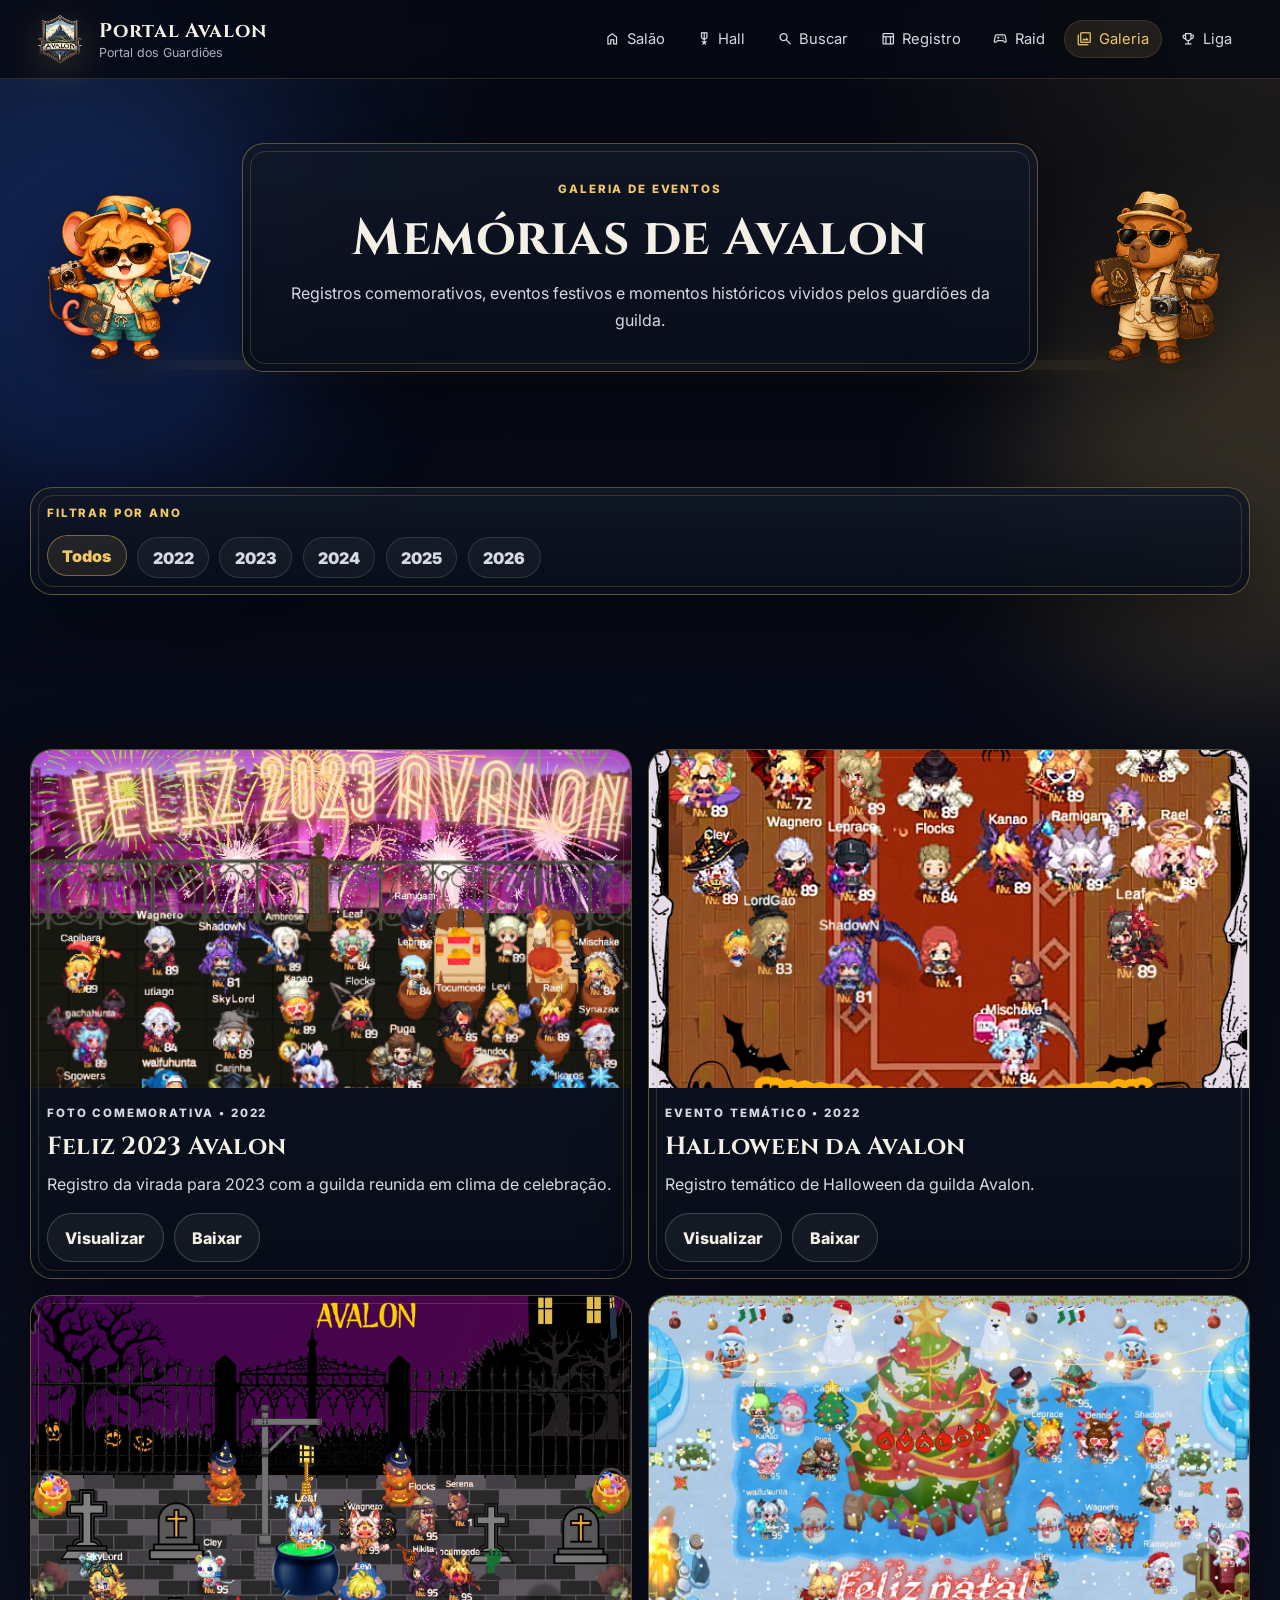
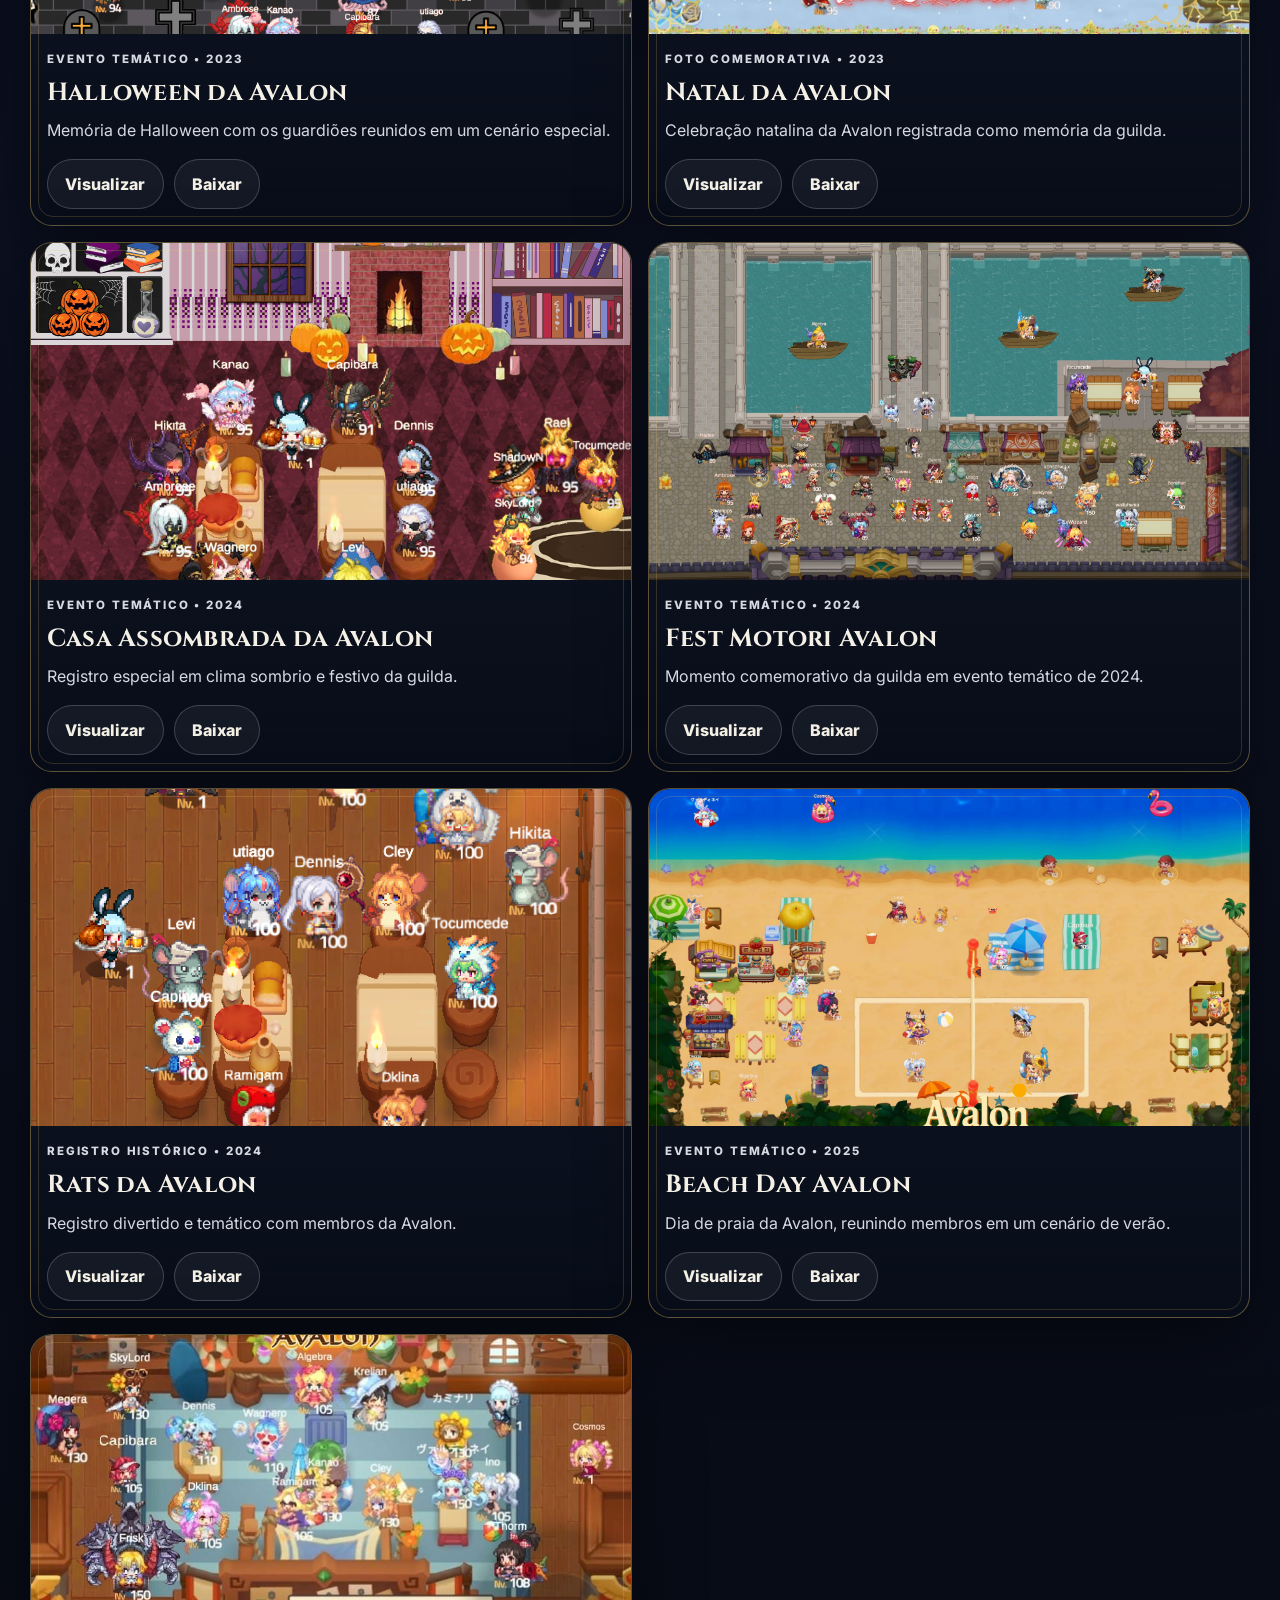
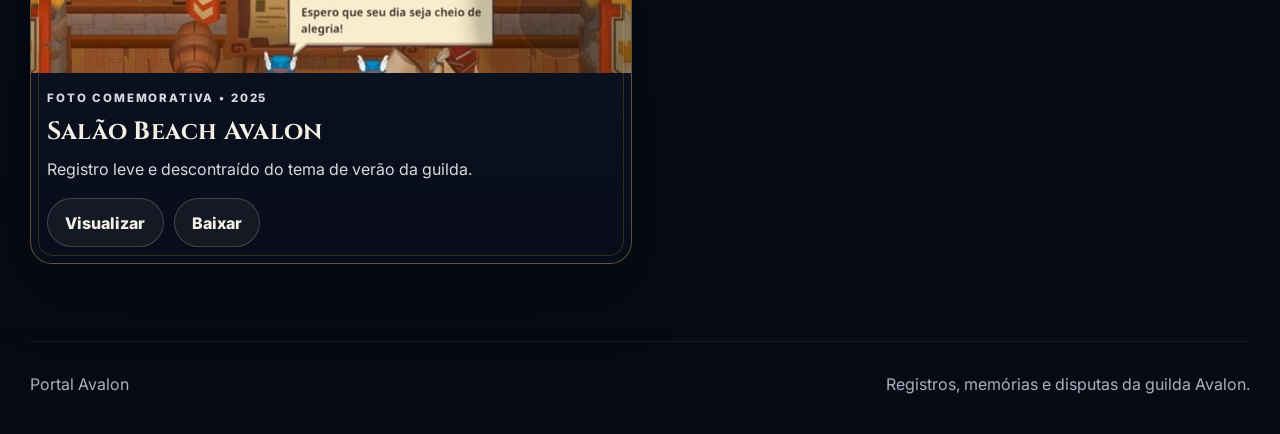
==== web/pages/galeria.html @ 5741f6b5 "Portal Avalon" ====
<!doctype html>
<html lang="pt-BR">
<head>
  <meta charset="utf-8" />
  <meta name="viewport" content="width=device-width, initial-scale=1" />
  <title>Galeria de Eventos • Portal Avalon</title>
  <meta name="description" content="Galeria de eventos da Guilda Avalon com memórias organizadas por ano." />
  <link rel="preconnect" href="https://fonts.googleapis.com">
  <link rel="preconnect" href="https://fonts.gstatic.com" crossorigin>
  <link href="https://fonts.googleapis.com/css2?family=Cinzel:wght@500;600;700;800&family=Inter:wght@400;500;600;700;800&display=swap" rel="stylesheet">
  <link rel="stylesheet" href="https://fonts.googleapis.com/css2?family=Material+Symbols+Outlined:opsz,wght,FILL,GRAD@24,400,0,0" />
  <link rel="stylesheet" href="../assets/css/styles.css" />
</head>
<body data-page="galeria" data-root="../">
  <div class="ambient ambient-one"></div>
  <div class="ambient ambient-two"></div>

  <header class="site-header">
    <a class="brand" href="../index.html" aria-label="Voltar ao Salão de Avalon">
      <img src="../assets/img/brand/avalon-logo-small.png" alt="Símbolo da Guilda Avalon" class="brand-logo" />
      <div class="brand-text">
        <strong>Portal Avalon</strong>
        <span>Portal dos Guardiões</span>
      </div>
    </a>
    <button class="nav-toggle" type="button" aria-label="Abrir menu" aria-expanded="false">☰</button>
    <nav class="main-nav" aria-label="Navegação principal">
      <a class="" href="../index.html"><span class="material-symbols-outlined" aria-hidden="true">home</span>Salão</a>
      <a class="" href="../pages/hall.html"><span class="material-symbols-outlined" aria-hidden="true">military_tech</span>Hall</a>
      <a class="" href="../pages/oraculo.html"><span class="material-symbols-outlined" aria-hidden="true">search</span>Buscar</a>
      <a class="" href="../pages/registro.html"><span class="material-symbols-outlined" aria-hidden="true">table_chart</span>Registro</a>
      <a class="" href="../pages/raid.html"><span class="material-symbols-outlined" aria-hidden="true">sports_esports</span>Raid</a>
      <a class="active" href="../pages/galeria.html"><span class="material-symbols-outlined" aria-hidden="true">photo_library</span>Galeria</a>
      <a class="" href="../pages/liga.html"><span class="material-symbols-outlined" aria-hidden="true">emoji_events</span>Liga</a>
    </nav>
  </header>

  <main class="page-shell galeria-page">

    <section class="section-block page-title-stage reveal">
      <div class="page-hero-mascots galeria-hero-mascots">
        <div class="page-hero-mascot left cley">
          <img src="../assets/img/mascots/cley-galeria.png" alt="Cley, mascote da Avalon" />
        </div>

        <div class="page-title-card medieval-card gold-frame solo-title-card">
        <p class="eyebrow">Galeria de Eventos</p>
        <h1>Memórias de Avalon</h1>
        <p>
          Registros comemorativos, eventos festivos e momentos históricos vividos pelos guardiões da guilda.
        </p>
      </div>

        <div class="page-hero-mascot right olimpio">
          <img src="../assets/img/mascots/olimpio-galeria.png" alt="Olimpio, mascote da Avalon" />
        </div>
      </div>
    </section>

    <section class="section-block reveal" aria-label="Filtro por ano da galeria">
      <div class="gallery-filter-panel medieval-card gold-frame">
        <p class="eyebrow">Filtrar por ano</p>
        <div id="gallery-year-filters" class="year-filters"></div>
      </div>
    </section>

    <section class="section-block reveal" aria-label="Eventos da galeria">
      <div id="gallery-grid" class="gallery-grid"></div>
      <div id="gallery-empty" class="gallery-placeholder medieval-card gold-frame hidden">
        <div class="placeholder-icon">✦</div>
        <h2>Nenhum evento encontrado.</h2>
        <p>Este ano ainda não possui registros cadastrados na Galeria de Eventos.</p>
      </div>
    </section>

    <div id="gallery-modal" class="gallery-modal" aria-hidden="true" role="dialog" aria-label="Visualizador da Galeria">
      <div class="gallery-modal-content medieval-card gold-frame">
        <button class="gallery-modal-close" type="button" data-gallery-close aria-label="Fechar visualização">×</button>
        <img id="gallery-modal-image" src="" alt="" />
        <div class="gallery-modal-info">
          <p id="gallery-modal-meta" class="eyebrow"></p>
          <h2 id="gallery-modal-title"></h2>
          <p id="gallery-modal-description"></p>
          <div class="gallery-actions">
            <a id="gallery-modal-download" class="btn btn-primary" href="#" download>Baixar imagem</a>
            <button class="btn btn-ghost" type="button" data-gallery-close>Fechar</button>
          </div>
        </div>
      </div>
    </div>

  </main>

  <footer class="site-footer">
    <span>Portal Avalon</span>
    <span>Registros, memórias e disputas da guilda Avalon.</span>
  </footer>

  <script src="../assets/js/data.js"></script>
  <script src="../assets/js/hall-rules.js"></script>
  <script src="../assets/js/app.js"></script>
</body>
</html>
---- web/assets/css/styles.css ----
/* ============================================================
   AVALON RAID HALL — STYLES.CSS
   Versão refinada para MVP v3.1+
   Estrutura:
   01. Variáveis globais
   02. Reset/base
   03. Fundo e ambientação
   04. Header e navegação
   05. Layout global e tipografia
   06. Botões e formulários
   07. Cards, molduras e efeitos gerais
   08. Página Salão de Avalon
   09. Página Hall da Evolução
   10. Página Buscar Ficha
   11. Página Registro da Batalha
   12. Página Galeria de Eventos
   13. Footer
   14. Animações
   15. Responsividade
============================================================ */


/* ============================================================
   01. VARIÁVEIS GLOBAIS
============================================================ */

:root {
  --bg-main: #070a13;
  --bg-deep: #0b1020;
  --bg-card: rgba(17, 24, 39, 0.86);
  --bg-card-strong: rgba(7, 11, 22, 0.94);

  --gold: #f2c766;
  --gold-2: #b88930;
  --gold-soft: rgba(242, 199, 102, 0.18);
  --gold-line: rgba(242, 199, 102, 0.42);

  --silver: #d8dee9;
  --bronze: #b87333;
  --blue: #4f8cff;
  --blue-deep: #0b1b33;
  --green: #5bb98c;
  --red: #e06c75;
  --amber: #f6c25b;

  --muted: #aab0c0;
  --text: #f4f0e6;
  --text-soft: #d7d9e2;

  --shadow: 0 22px 70px rgba(0, 0, 0, 0.42);
  --radius: 22px;

  --font-title: "Cinzel", Georgia, serif;
  --font-body: "Inter", system-ui, -apple-system, BlinkMacSystemFont, "Segoe UI", sans-serif;
}


/* ============================================================
   02. RESET / BASE
============================================================ */

* {
  box-sizing: border-box;
}

html {
  scroll-behavior: smooth;
}

body {
  margin: 0;
  font-family: var(--font-body);
  color: var(--text);
  min-height: 100vh;
  overflow-x: hidden;
  background:
    radial-gradient(circle at top left, rgba(49, 88, 165, 0.28), transparent 32rem),
    radial-gradient(circle at top right, rgba(201, 162, 74, 0.14), transparent 28rem),
    linear-gradient(180deg, #050812 0%, #0b1020 50%, #070a13 100%);
}

img {
  max-width: 100%;
  display: block;
}

a {
  color: inherit;
  text-decoration: none;
}

button,
input,
select {
  font: inherit;
}


/* ============================================================
   03. FUNDO E AMBIENTAÇÃO
============================================================ */

/* Grade sutil no fundo */
body::before {
  content: "";
  position: fixed;
  inset: 0;
  pointer-events: none;
  opacity: 0.22;
  background-image:
    linear-gradient(rgba(255,255,255,0.035) 1px, transparent 1px),
    linear-gradient(90deg, rgba(255,255,255,0.026) 1px, transparent 1px);
  background-size: 46px 46px;
  mask-image: linear-gradient(to bottom, black, transparent 84%);
}

/* Luzes ambientes */
.ambient {
  position: fixed;
  width: 28rem;
  height: 28rem;
  border-radius: 999px;
  filter: blur(80px);
  opacity: 0.18;
  pointer-events: none;
  z-index: -1;
}

.ambient-one {
  background: #2a66ff;
  top: 9%;
  left: -8rem;
}

.ambient-two {
  background: #f2c766;
  top: 28%;
  right: -12rem;
}


/* ============================================================
   04. HEADER E NAVEGAÇÃO
============================================================ */

.site-header {
  position: sticky;
  top: 0;
  z-index: 40;
  display: flex;
  align-items: center;
  justify-content: space-between;
  gap: 1rem;
  padding: 0.86rem clamp(1rem, 3vw, 2.2rem);
  background: rgba(6, 9, 19, 0.84);
  border-bottom: 1px solid rgba(201, 162, 74, 0.22);
  backdrop-filter: blur(16px);
}

.brand {
  display: flex;
  align-items: center;
  gap: 0.85rem;
  min-width: 0;
}

.brand-logo {
  width: 3.15rem;
  height: 3.15rem;
  object-fit: contain;
  filter: drop-shadow(0 8px 20px rgba(242,199,102,0.22));
}

.brand-text {
  display: grid;
  gap: 0.1rem;
}

.brand-text strong {
  font-family: var(--font-title);
  letter-spacing: 0.035em;
  font-size: clamp(1rem, 2vw, 1.24rem);
  white-space: nowrap;
}

.brand-text span {
  color: var(--muted);
  font-size: 0.78rem;
}

.nav-toggle {
  display: none;
}

.main-nav {
  display: flex;
  gap: 0.35rem;
  flex-wrap: wrap;
  justify-content: flex-end;
}

.main-nav a {
  color: var(--text-soft);
  font-size: 0.92rem;
  padding: 0.65rem 0.8rem;
  border-radius: 999px;
  transition: 0.22s ease;
}

.main-nav a:hover,
.main-nav a.active {
  color: var(--gold);
  background: rgba(242,199,102,0.10);
  box-shadow: inset 0 0 0 1px rgba(242,199,102,0.14);
}


/* ============================================================
   05. LAYOUT GLOBAL E TIPOGRAFIA
============================================================ */

.page-shell {
  width: min(1220px, calc(100% - 2rem));
  margin: 0 auto;
}

.section-block {
  padding: clamp(2.8rem, 6vw, 5rem) 0;
}

.page-hero {
  max-width: 900px;
}

.eyebrow {
  margin: 0 0 0.8rem;
  color: var(--gold);
  font-weight: 800;
  letter-spacing: 0.16em;
  text-transform: uppercase;
  font-size: 0.72rem;
}

h1,
h2,
h3 {
  font-family: var(--font-title);
  margin: 0;
  line-height: 1.08;
  letter-spacing: 0.01em;
}

/* Títulos gerais reduzidos para evitar exagero visual */
h1 {
  font-size: clamp(2.05rem, 5vw, 4.15rem);
  max-width: 13ch;
}

.page-hero h1 {
  max-width: 15ch;
}

h2 {
  font-size: clamp(1.45rem, 3vw, 2.35rem);
}

h3 {
  font-size: clamp(1.05rem, 1.8vw, 1.42rem);
}

p {
  line-height: 1.72;
}

.hero-copy,
.section-heading p,
.page-hero p,
.elite-header p,
.gallery-placeholder p,
.member-card p,
.overview-copy p {
  color: var(--text-soft);
}

.hero-copy {
  max-width: 66ch;
  font-size: 1.05rem;
}

.section-heading {
  display: grid;
  gap: 0.7rem;
  margin-bottom: 1.4rem;
  max-width: 820px;
}

.section-heading.compact {
  margin-bottom: 1.2rem;
}

.hidden {
  display: none !important;
}


/* ============================================================
   06. BOTÕES E FORMULÁRIOS
============================================================ */

.hero-actions,
.filters-bar,
.search-row {
  display: flex;
  gap: 0.75rem;
  flex-wrap: wrap;
  align-items: center;
}

.btn {
  border: 0;
  cursor: pointer;
  padding: 0.86rem 1.08rem;
  border-radius: 999px;
  font-weight: 800;
  transition: 0.22s ease;
  font-family: var(--font-body);
}

.btn-primary {
  color: #15110a;
  background: linear-gradient(135deg, #f5d37b, #b88a30);
  box-shadow: 0 12px 28px rgba(242,199,102,0.16);
}

.btn-primary:hover {
  transform: translateY(-2px);
  box-shadow: 0 16px 34px rgba(242,199,102,0.25);
}

.btn-secondary,
.btn-ghost {
  color: var(--text);
  border: 1px solid rgba(216,222,233,0.22);
  background: rgba(255,255,255,0.05);
}

.btn-secondary:hover,
.btn-ghost:hover {
  border-color: var(--gold-line);
  color: var(--gold);
}

input,
select {
  min-height: 46px;
  border-radius: 13px;
  border: 1px solid rgba(216, 222, 233, 0.16);
  background: rgba(5, 8, 18, 0.72);
  color: var(--text);
  padding: 0 0.9rem;
  outline: none;
}

input:focus,
select:focus {
  border-color: var(--gold-line);
  box-shadow: 0 0 0 3px rgba(242,199,102,0.10);
}


/* ============================================================
   07. CARDS, MOLDURAS E EFEITOS GERAIS
============================================================ */

.medieval-card {
  position: relative;
  background:
    linear-gradient(180deg, rgba(17, 24, 39, 0.90), rgba(8, 13, 25, 0.90));
  border: 1px solid rgba(216,222,233,0.12);
  border-radius: var(--radius);
  box-shadow: var(--shadow);
  overflow: hidden;
}

.medieval-card::before {
  content: "";
  position: absolute;
  inset: 0.45rem;
  border-radius: calc(var(--radius) - 7px);
  border: 1px solid rgba(255,255,255,0.05);
  pointer-events: none;
}

.gold-frame {
  border-color: rgba(242,199,102,0.36);
}

.gold-frame::before {
  border-color: rgba(242,199,102,0.18);
}

.blue-frame {
  border-color: rgba(79,140,255,0.28);
}

.bronze-frame {
  border-color: rgba(184,115,51,0.38);
}

/* Hover padrão dos cards */
.hover-lift,
.summary-card,
.podium-card,
.elite-item,
.member-card,
.table-wrap,
.gallery-placeholder,
.search-shell,
.overview-copy,
.mini-top {
  transition: transform 0.24s ease, border-color 0.24s ease, box-shadow 0.24s ease;
}

.summary-card:hover,
.podium-card:hover,
.elite-item:hover,
.member-card:hover,
.search-shell:hover,
.overview-copy:hover,
.mini-top:hover {
  transform: translateY(-5px);
  border-color: rgba(242,199,102,0.48);
  box-shadow: 0 24px 78px rgba(0,0,0,0.50), 0 0 0 1px rgba(242,199,102,0.08);
}

/* Hover em nomes */
.member-name,
.member-name-cell,
.podium-card h3,
.elite-item strong,
.mini-top strong {
  transition: transform 0.22s ease, color 0.22s ease;
}

.podium-card:hover h3,
.elite-item:hover strong,
tr:hover .member-name-cell,
.mini-top:hover strong {
  transform: translateY(-1px);
  color: var(--gold);
}

/* Brilho lento somente em elementos de destaque, NÃO na tabela */
.hero-emblem::after,
.podium-card::after {
  content: "";
  position: absolute;
  inset: -60% auto auto -30%;
  width: 80%;
  height: 200%;
  background: linear-gradient(110deg, transparent, rgba(255,255,255,0.08), transparent);
  transform: rotate(16deg);
  pointer-events: none;
  animation: slowShine 6s ease-in-out infinite;
}


/* ============================================================
   08. PÁGINA SALÃO DE AVALON
============================================================ */

.hero {
  display: grid;
  grid-template-columns: minmax(0, 1.25fr) minmax(280px, 0.75fr);
  gap: clamp(1.5rem, 4vw, 3rem);
  align-items: center;
  min-height: calc(100vh - 5rem);
}

.hero-emblem {
  padding: 1.4rem;
  display: grid;
  place-items: center;
}

.guild-logo {
  width: min(100%, 330px);
  z-index: 1;
  object-fit: contain;
}

.hero-quote {
  z-index: 1;
  margin-top: 0.5rem;
  text-align: center;
  color: var(--text-soft);
  font-style: italic;
}

.summary-grid {
  display: grid;
  grid-template-columns: repeat(5, minmax(150px, 1fr));
  gap: 1rem;
}

.summary-card {
  padding: 1.15rem;
  border-radius: 18px;
  background: rgba(17, 24, 39, 0.76);
  border: 1px solid rgba(216, 222, 233, 0.12);
  min-height: 120px;
  display: grid;
  align-content: space-between;
}

.summary-card span {
  color: var(--muted);
  font-size: 0.82rem;
}

.summary-card strong {
  font-size: clamp(1.25rem, 2.25vw, 1.95rem);
  color: var(--text);
  overflow-wrap: anywhere;
}

.summary-card.gold {
  border-color: rgba(242,199,102,0.40);
  background: linear-gradient(180deg, rgba(242,199,102,0.13), rgba(17,24,39,0.74));
}

.split-overview {
  display: grid;
  grid-template-columns: minmax(0, 1.05fr) minmax(280px, 0.95fr);
  gap: 1rem;
  align-items: stretch;
}

.overview-copy,
.mini-top {
  padding: 1.25rem;
}

.mini-top {
  display: grid;
  gap: 0.75rem;
}

.mini-top-row {
  display: flex;
  align-items: center;
  gap: 0.8rem;
  padding: 0.7rem;
  border: 1px solid rgba(216,222,233,0.10);
  border-radius: 15px;
  background: rgba(255,255,255,0.035);
}

.mini-top-row img {
  width: 52px;
  height: 52px;
  object-fit: contain;
}

.mini-top-row small {
  color: var(--muted);
}




/* ============================================================
   09. PÁGINA HALL DA EVOLUÇÃO
============================================================ */

.podium-grid {
  display: grid;
  grid-template-columns: repeat(3, minmax(0, 1fr));
  gap: 1rem;
  align-items: stretch;
}

.podium-card {
  position: relative;
  overflow: hidden;
  padding: 1.2rem;
  border-radius: var(--radius);
  background: rgba(17,24,39,0.82);
  border: 1px solid rgba(216,222,233,0.12);
}

.podium-card.gold {
  border-color: rgba(242,199,102,0.46);
}

.podium-card.silver {
  border-color: rgba(216,222,233,0.35);
}

.podium-card.bronze {
  border-color: rgba(184,115,51,0.44);
}

.podium-image-wrap {
  display: grid;
  place-items: center;
  min-height: 230px;
  margin-bottom: 0.7rem;
}

.podium-card img {
  width: min(245px, 88%);
  aspect-ratio: 1/1;
  object-fit: contain;
  filter: drop-shadow(0 18px 32px rgba(0,0,0,0.36));
}

.podium-card h3 {
  font-size: clamp(1.45rem, 3vw, 2rem);
}

.podium-card p {
  margin: 0.34rem 0;
  color: var(--text-soft);
}

.rank-kicker {
  color: var(--gold);
  font-weight: 900;
  letter-spacing: 0.12em;
  text-transform: uppercase;
  font-size: 0.76rem;
}

.evolution {
  font-weight: 900;
}

.evolution.positive {
  color: var(--green);
}

.evolution.negative {
  color: var(--red);
}

.evolution.neutral {
  color: var(--muted);
}

.elite-panel {
  padding: 1.1rem;
}

.elite-header {
  display: flex;
  gap: 1rem;
  align-items: center;
  margin-bottom: 1rem;
}

.elite-header img {
  width: 84px;
  height: 84px;
  object-fit: contain;
  filter: drop-shadow(0 12px 24px rgba(0,0,0,.30));
}

.elite-list {
  display: grid;
  grid-template-columns: repeat(2, minmax(0, 1fr));
  gap: 0.8rem;
}

.elite-item {
  display: flex;
  align-items: center;
  gap: 0.8rem;
  border: 1px solid rgba(216,222,233,0.10);
  border-radius: 18px;
  padding: 0.8rem;
  background: rgba(255,255,255,0.035);
}

.elite-item img {
  width: 58px;
  height: 58px;
  object-fit: contain;
}

.elite-item span {
  color: var(--muted);
}


/* ============================================================
   10. PÁGINA ORÁCULO DOS GUARDIÕES
============================================================ */

.search-shell {
  padding: 1.2rem;
  display: grid;
  gap: 0.8rem;
  margin-bottom: 1rem;
}

.search-shell label {
  font-weight: 900;
  color: var(--gold);
  letter-spacing: 0.04em;
}

.search-row input {
  flex: 1 1 260px;
}

.suggestions {
  display: flex;
  flex-wrap: wrap;
  gap: 0.55rem;
  min-height: 2.4rem;
}

.suggestion-chip {
  border: 1px solid rgba(216,222,233,0.14);
  color: var(--text-soft);
  background: rgba(255,255,255,0.04);
  border-radius: 999px;
  padding: 0.5rem 0.75rem;
  cursor: pointer;
  transition: 0.2s ease;
}

.suggestion-chip:hover {
  color: var(--gold);
  border-color: var(--gold-line);
  transform: translateY(-2px);
}

.suggestions.is-empty {
  display: none;
  min-height: 0;
}

.member-card {
  padding: 1.2rem;
  display: grid;
  gap: 0.9rem;
}

.member-profile {
  display: grid;
  grid-template-columns: auto 1fr;
  gap: 1rem;
  align-items: center;
}

.member-profile img {
  width: 94px;
  height: 94px;
  object-fit: contain;
  filter: drop-shadow(0 14px 24px rgba(0,0,0,.34));
}

.member-stats {
  display: grid;
  grid-template-columns: repeat(4, minmax(130px, 1fr));
  gap: 0.75rem;
}

.stat-box {
  padding: 0.85rem;
  border-radius: 15px;
  border: 1px solid rgba(216,222,233,0.10);
  background: rgba(255,255,255,0.035);
}

.stat-box span {
  display: block;
  color: var(--muted);
  font-size: 0.78rem;
}

.stat-box strong {
  display: block;
  margin-top: 0.25rem;
  font-size: 1.1rem;
  overflow-wrap: anywhere;
}

.empty-state {
  text-align: center;
  border-style: dashed;
  color: var(--text-soft);
}


/* ============================================================
   11. PÁGINA REGISTRO DA BATALHA
============================================================ */

/* Ajusta respiro geral apenas na página de Registro */
.registro-page .section-block {
  padding-top: clamp(1.8rem, 4vw, 3rem);
  padding-bottom: clamp(1.4rem, 3vw, 2.4rem);
}

/* Área superior com mascotes + título central */
.registro-title-stage {
  padding-bottom: 0.8rem;
}



/* Plataforma visual onde os mascotes "pisam" */


.registro-title-card {
  position: relative;
  z-index: 2;
  text-align: center;
  padding: clamp(1.35rem, 3vw, 2.2rem);
  overflow: visible;
}

.registro-title-card h1 {
  max-width: none;
  font-size: clamp(2rem, 4vw, 3.35rem);
  line-height: 1.05;
}

.registro-title-card p {
  max-width: 760px;
  margin: 0.85rem auto 0;
  color: var(--text-soft);
}

/* Mascotes Cley e Olimpio no Registro */






/* Flash pequeno nos óculos dos mascotes */






/* Painel da tabela geral */
.registro-stage {
  position: relative;
  padding-top: 1rem;
}

.registro-panel {
  padding: clamp(0.9rem, 2vw, 1.25rem);
  overflow: visible;
}

/* Garante que o brilho antigo não varra a tabela */
.registro-panel::after {
  display: none;
}

.registro-toolbar {
  display: flex;
  align-items: center;
  justify-content: space-between;
  gap: 1rem;
  margin-bottom: 1rem;
}

.registro-subtitle {
  margin: 0;
  color: var(--text-soft);
  line-height: 1.55;
}

.registro-kpis {
  display: flex;
  flex-wrap: wrap;
  gap: 0.55rem;
  justify-content: flex-end;
}

.kpi-pill {
  border: 1px solid rgba(216,222,233,0.12);
  border-radius: 999px;
  padding: 0.48rem 0.7rem;
  color: var(--text-soft);
  background: rgba(255,255,255,0.04);
  font-weight: 800;
}

.kpi-pill strong {
  color: var(--gold);
  margin-right: 0.25rem;
}

.filters-bar {
  margin: 1rem 0;
  padding: 0.8rem;
  background: rgba(255,255,255,0.035);
  border: 1px solid rgba(216,222,233,0.10);
  border-radius: 18px;
}

.filters-bar input {
  flex: 1 1 260px;
}

.table-wrap {
  width: 100%;
  overflow-x: auto;
  border: 1px solid rgba(216,222,233,0.12);
  border-radius: 18px;
  background: rgba(5,8,18,0.50);
}

table {
  width: 100%;
  border-collapse: collapse;
  min-width: 980px;
}

th,
td {
  text-align: left;
  padding: 0.9rem 0.85rem;
  border-bottom: 1px solid rgba(216,222,233,0.08);
  vertical-align: middle;
}

th {
  position: sticky;
  top: 0;
  z-index: 1;
  color: var(--gold);
  font-size: 0.75rem;
  text-transform: uppercase;
  letter-spacing: 0.10em;
  background: rgba(242,199,102,0.06);
}

tbody tr {
  transition: background 0.2s ease;
}

tbody tr:hover {
  background: rgba(242,199,102,0.055);
}

.member-name-cell {
  font-weight: 900;
}

/* Status da tabela de Registro */
.status-badge {
  display: inline-flex;
  align-items: center;
  white-space: nowrap;
  padding: 0.4rem 0.65rem;
  border-radius: 999px;
  font-weight: 900;
  font-size: 0.78rem;
  border: 1px solid rgba(216,222,233,0.14);
}

.status-completo {
  color: #bfe7ff;
  background: rgba(79,140,255,0.12);
  border-color: rgba(79,140,255,0.24);
}

.status-participou_bem {
  color: #baf7d9;
  background: rgba(91,185,140,0.12);
  border-color: rgba(91,185,140,0.25);
}

.status-baixa_participacao {
  color: #ffe3a8;
  background: rgba(242,199,102,0.13);
  border-color: rgba(242,199,102,0.27);
}

.status-quase_ausente {
  color: #ffc1c5;
  background: rgba(224,108,117,0.13);
  border-color: rgba(224,108,117,0.28);
}

.status-ausente {
  color: #d0d2db;
  background: rgba(170,176,192,0.12);
  border-color: rgba(170,176,192,0.22);
}


/* ============================================================
   12. PÁGINA GALERIA DE EVENTOS
============================================================ */

.gallery-placeholder {
  padding: clamp(2rem, 5vw, 3rem);
  text-align: center;
  display: grid;
  place-items: center;
  gap: 0.7rem;
}

.placeholder-icon {
  display: grid;
  place-items: center;
  width: 74px;
  height: 74px;
  border-radius: 999px;
  background: rgba(242,199,102,0.12);
  border: 1px solid rgba(242,199,102,0.28);
  color: var(--gold);
  font-size: 2rem;
}


/* ============================================================
   13. FOOTER
============================================================ */

.site-footer {
  width: min(1220px, calc(100% - 2rem));
  margin: 0 auto;
  padding: 2rem 0 2.5rem;
  display: flex;
  justify-content: space-between;
  gap: 1rem;
  flex-wrap: wrap;
  color: var(--muted);
  border-top: 1px solid rgba(216,222,233,0.08);
}


/* ============================================================
   14. ANIMAÇÕES
============================================================ */

/* Entrada suave das seções */
.reveal {
  opacity: 0;
  transform: translateY(18px);
  transition: opacity 0.65s ease, transform 0.65s ease;
}

.reveal.is-visible {
  opacity: 1;
  transform: translateY(0);
}

/* Brilho usado em cards de destaque */
@keyframes slowShine {
  0%, 30% {
    transform: translateX(-80%) rotate(16deg);
    opacity: 0;
  }

  45% {
    opacity: 1;
  }

  68%, 100% {
    transform: translateX(220%) rotate(16deg);
    opacity: 0;
  }
}

/* Flutuação dos mascotes */
@keyframes mascotFloat {
  0%, 100% {
    transform: translateY(0) rotate(-1deg);
  }

  50% {
    transform: translateY(-9px) rotate(1deg);
  }
}

/* Flash leve dos óculos dos mascotes */
@keyframes glassesFlash {
  0%, 76%, 100% {
    opacity: 0;
    transform: translateX(-85px) rotate(-18deg);
  }

  80% {
    opacity: 0.85;
  }

  86% {
    opacity: 0;
    transform: translateX(38px) rotate(-18deg);
  }
}


/* ============================================================
   15. RESPONSIVIDADE
============================================================ */

/* Reduz animações para quem prefere menos movimento */
@media (prefers-reduced-motion: reduce) {
  * {
    animation: none !important;
    transition: none !important;
    scroll-behavior: auto !important;
  }

  .reveal {
    opacity: 1;
    transform: none;
  }
}

/* Tablets e notebooks menores */
@media (max-width: 980px) {
  .hero,
  .split-overview {
    grid-template-columns: 1fr;
    min-height: unset;
  }

  h1 {
    max-width: 14ch;
  }

  .summary-grid {
    grid-template-columns: repeat(2, minmax(0, 1fr));
  }

  .podium-grid {
    grid-template-columns: 1fr;
  }

  .elite-list {
    grid-template-columns: 1fr;
  }

  .member-stats {
    grid-template-columns: repeat(2, minmax(0, 1fr));
  }

  /* Esconde mascotes no mobile/tablet para evitar aperto visual */
  

  

  .registro-toolbar {
    align-items: flex-start;
    flex-direction: column;
  }

  .registro-kpis {
    justify-content: flex-start;
  }
}

/* Celulares e telas estreitas */
@media (max-width: 720px) {
  .site-header {
    align-items: flex-start;
  }

  .brand-text span {
    display: none;
  }

  .nav-toggle {
    display: inline-flex;
    align-items: center;
    justify-content: center;
    width: 42px;
    height: 42px;
    border-radius: 12px;
    color: var(--text);
    background: rgba(255,255,255,0.06);
    border: 1px solid rgba(216,222,233,0.14);
  }

  .main-nav {
    display: none;
    position: absolute;
    top: 100%;
    left: 1rem;
    right: 1rem;
    padding: 0.7rem;
    background: rgba(6,9,19,0.96);
    border: 1px solid rgba(242,199,102,0.20);
    border-radius: 18px;
    box-shadow: var(--shadow);
  }

  .main-nav.open {
    display: grid;
    grid-template-columns: repeat(2, minmax(0,1fr));
  }

  .main-nav a {
    text-align: center;
  }

  .page-shell,
  .site-footer {
    width: min(100% - 1rem, 1220px);
  }

  .summary-grid {
    grid-template-columns: 1fr;
  }

  .hero-actions .btn {
    width: 100%;
    text-align: center;
  }

  .guild-logo {
    width: min(100%, 260px);
  }

  .podium-image-wrap {
    min-height: 180px;
  }

  .podium-card img {
    width: min(210px, 86%);
  }

  .member-profile {
    grid-template-columns: 1fr;
    text-align: center;
    justify-items: center;
  }

  .member-stats {
    grid-template-columns: 1fr;
  }

  .filters-bar input,
  .filters-bar select {
    width: 100%;
    flex-basis: 100%;
  }
}

/* Celulares pequenos */
@media (max-width: 440px) {
  .brand-logo {
    width: 2.6rem;
    height: 2.6rem;
  }

  .brand-text strong {
    font-size: 0.95rem;
  }

  h1 {
    font-size: 2.15rem;
  }

  h2 {
    font-size: 1.72rem;
  }
}

/* ============================================================
   16. V3.2 — COMPONENTE PADRÃO DE TÍTULO DAS PÁGINAS
   Usado em Salão, Hall, Buscar, Registro, Galeria e Liga.
============================================================ */

.page-title-stage {
  padding-top: clamp(2.2rem, 5vw, 4rem);
  padding-bottom: clamp(1.4rem, 3vw, 2.5rem);
}

.page-title-platform {
  position: relative;
  display: grid;
  grid-template-columns: minmax(0, 1fr);
  align-items: end;
  gap: clamp(0.9rem, 2vw, 1.5rem);
}

.page-title-card,
.solo-title-card {
  width: min(860px, 100%);
  margin: 0 auto;
  text-align: center;
  padding: clamp(1.45rem, 3vw, 2.25rem);
  overflow: visible;
}

.page-title-card h1,
.solo-title-card h1,
.registro-title-card h1 {
  max-width: none;
  font-size: clamp(2rem, 4vw, 3.35rem);
  line-height: 1.05;
}

.page-title-card p:not(.eyebrow),
.solo-title-card p:not(.eyebrow),
.registro-title-card p:not(.eyebrow) {
  max-width: 760px;
  margin: 0.85rem auto 0;
  color: var(--text-soft);
}

.page-title-with-logo {
  grid-template-columns: minmax(0, 1.15fr) minmax(260px, 0.85fr);
  align-items: center;
}

.page-title-with-logo .page-title-card {
  margin: 0;
}

.centered-actions {
  justify-content: center;
  margin-top: 1.2rem;
}

.rank-groups {
  display: grid;
  gap: 1rem;
}

.rank-panel {
  padding: 1.1rem;
}

.empty-inline {
  color: var(--text-soft);
  margin: 0.5rem 0;
}


/* ============================================================
   16.1. AJUSTE ESPECÍFICO — REGISTRO COM MASCOTES
   Cabeçalho do Registro migrado para o componente global na V7.6.
   Mantém Cley à esquerda, título no centro e Olimpio à direita.
============================================================ */



.registro-page .registro-title-card.page-title-card {
  width: min(860px, 100%);
  max-width: 860px;
  margin: 0 auto;
  justify-self: center;
  align-self: end;
  text-align: center;
  padding: clamp(1.45rem, 3vw, 2.25rem);
}





/* Ajusta a linha/plataforma para ficar alinhada com os mascotes */


/* Mantém o tamanho dos mascotes estável no cabeçalho do Registro */


/* ============================================================
   17. V3.2 — GALERIA DE EVENTOS
============================================================ */

.gallery-filter-panel {
  padding: 1rem;
}

.year-filters {
  display: flex;
  flex-wrap: wrap;
  gap: 0.65rem;
}

.year-filter {
  border: 1px solid rgba(216,222,233,0.14);
  color: var(--text-soft);
  background: rgba(255,255,255,0.045);
  border-radius: 999px;
  padding: 0.62rem 0.9rem;
  cursor: pointer;
  font-weight: 900;
  transition: 0.22s ease;
}

.year-filter:hover,
.year-filter.active {
  color: var(--gold);
  border-color: rgba(242,199,102,0.42);
  background: rgba(242,199,102,0.10);
  transform: translateY(-2px);
}

.gallery-grid {
  display: grid;
  grid-template-columns: repeat(2, minmax(0, 1fr));
  gap: 1rem;
}

.gallery-card {
  display: grid;
  overflow: hidden;
  min-height: 100%;
}

.gallery-image-button {
  border: 0;
  padding: 0;
  background: transparent;
  cursor: pointer;
  overflow: hidden;
  border-radius: calc(var(--radius) - 2px) calc(var(--radius) - 2px) 0 0;
}

.gallery-image-button img {
  width: 100%;
  aspect-ratio: 16 / 9;
  object-fit: cover;
  transition: transform 0.35s ease, filter 0.35s ease;
}

.gallery-card:hover .gallery-image-button img {
  transform: scale(1.035);
  filter: saturate(1.08) contrast(1.04);
}

.gallery-card-body {
  padding: 1rem;
  display: grid;
  gap: 0.65rem;
}

.gallery-card-body h3 {
  font-size: clamp(1.2rem, 2vw, 1.55rem);
}

.gallery-card-body p {
  margin: 0;
  color: var(--text-soft);
}

.gallery-actions {
  display: flex;
  flex-wrap: wrap;
  gap: 0.65rem;
  align-items: center;
  margin-top: 0.25rem;
}

.gallery-modal {
  position: fixed;
  inset: 0;
  z-index: 100;
  display: none;
  place-items: center;
  padding: 1rem;
  background: rgba(0,0,0,0.76);
  backdrop-filter: blur(10px);
}

.gallery-modal.open {
  display: grid;
}

.gallery-modal-content {
  position: relative;
  width: min(1180px, 96vw);
  max-height: 92vh;
  display: grid;
  grid-template-columns: minmax(0, 1.35fr) minmax(260px, 0.65fr);
  gap: 1rem;
  padding: 1rem;
  overflow: auto;
}

.gallery-modal-content img {
  width: 100%;
  max-height: 82vh;
  object-fit: contain;
  border-radius: 16px;
  background: rgba(0,0,0,0.35);
}

.gallery-modal-info {
  display: grid;
  align-content: center;
  gap: 0.7rem;
  padding: 0.5rem;
}

.gallery-modal-info p {
  color: var(--text-soft);
  margin: 0;
}

.gallery-modal-close {
  position: absolute;
  top: 0.6rem;
  right: 0.7rem;
  z-index: 2;
  width: 42px;
  height: 42px;
  border: 1px solid rgba(242,199,102,0.30);
  border-radius: 999px;
  background: rgba(6,9,19,0.85);
  color: var(--gold);
  cursor: pointer;
  font-size: 1.5rem;
  line-height: 1;
}

body.modal-open {
  overflow: hidden;
}

/* ============================================================
   18. V3.2 — RESPONSIVIDADE COMPLEMENTAR
============================================================ */

@media (max-width: 980px) {
  

  .page-title-with-logo .page-title-card {
    margin: 0 auto;
  }

  .gallery-grid {
    grid-template-columns: 1fr;
  }

  .gallery-modal-content {
    grid-template-columns: 1fr;
  }
}

@media (max-width: 720px) {
  .page-title-card,
  .solo-title-card {
    padding: 1.25rem;
  }

  .year-filter {
    flex: 1 1 86px;
    text-align: center;
  }

  .gallery-actions .btn {
    flex: 1 1 130px;
    text-align: center;
  }
}

/* ============================================================
   19. V3.3 — ÍCONES, COERÊNCIA VISUAL E LIGA AVALON
============================================================ */

/* Ícones do Google no menu e botões */
.material-symbols-outlined {
  font-size: 1.12em;
  line-height: 1;
  vertical-align: middle;
}

.main-nav a,
.btn {
  display: inline-flex;
  align-items: center;
  justify-content: center;
  gap: 0.42rem;
}

.btn.danger {
  color: #ffd0d4;
  border-color: rgba(224,108,117,0.30);
}

.btn.danger:hover {
  color: #fff;
  border-color: rgba(224,108,117,0.56);
  background: rgba(224,108,117,0.12);
}

/* Página Liga Avalon */
.liga-page .section-block {
  padding-top: clamp(1.6rem, 4vw, 3rem);
  padding-bottom: clamp(1.2rem, 3vw, 2.2rem);
}

.liga-step {
  position: relative;
}

.league-mode-grid {
  display: grid;
  grid-template-columns: repeat(5, minmax(0, 1fr));
  gap: 0.85rem;
}

.league-mode-card {
  width: 100%;
  min-height: 225px;
  padding: 1rem;
  color: var(--text);
  text-align: left;
  border: 1px solid rgba(216,222,233,0.12);
  background: rgba(17,24,39,0.76);
  cursor: pointer;
  transition: transform 0.24s ease, border-color 0.24s ease, box-shadow 0.24s ease;
}

.league-mode-card:hover,
.league-mode-card.active {
  transform: translateY(-5px);
  border-color: rgba(242,199,102,0.50);
  box-shadow: 0 24px 78px rgba(0,0,0,0.46), 0 0 0 1px rgba(242,199,102,0.09);
}

.league-mode-card .material-symbols-outlined {
  color: var(--gold);
  font-size: 2rem;
  margin-bottom: 0.75rem;
}

.league-mode-card small,
.league-mode-card span,
.league-muted,
.league-feedback {
  color: var(--text-soft);
}

.league-mode-card strong {
  display: block;
  margin: 0.4rem 0;
  font-family: var(--font-title);
  font-size: 1.15rem;
}

.league-mode-card p {
  margin: 0.7rem 0 0;
  font-size: 0.92rem;
  line-height: 1.58;
}

.league-builder-grid {
  display: grid;
  grid-template-columns: minmax(0, 1.35fr) minmax(280px, 0.65fr);
  gap: 1rem;
  align-items: start;
}

.league-panel {
  padding: clamp(1rem, 2vw, 1.25rem);
}

.league-panel-head {
  display: flex;
  align-items: flex-start;
  justify-content: space-between;
  gap: 1rem;
  margin-bottom: 1rem;
}

.league-panel-head p {
  color: var(--text-soft);
  margin-bottom: 0;
}

.league-counter {
  white-space: nowrap;
  border: 1px solid rgba(242,199,102,0.28);
  border-radius: 999px;
  padding: 0.55rem 0.8rem;
  color: var(--gold);
  background: rgba(242,199,102,0.08);
  font-weight: 900;
}

.guest-row {
  display: flex;
  gap: 0.75rem;
  flex-wrap: wrap;
  align-items: center;
  margin-bottom: 0.75rem;
}

.guest-row input {
  flex: 1 1 260px;
}

.league-feedback {
  min-height: 1.5rem;
  margin: 0 0 0.85rem;
  font-weight: 700;
}

.league-feedback[data-type="success"] {
  color: #baf7d9;
}

.league-feedback[data-type="warn"] {
  color: #ffe3a8;
}

.selected-participants {
  display: flex;
  flex-wrap: wrap;
  gap: 0.55rem;
  margin-bottom: 1rem;
  min-height: 2.5rem;
}

.participant-chip {
  display: inline-flex;
  align-items: center;
  gap: 0.45rem;
  border: 1px solid rgba(216,222,233,0.14);
  border-radius: 999px;
  padding: 0.48rem 0.65rem 0.48rem 0.8rem;
  background: rgba(255,255,255,0.045);
  font-weight: 900;
}

.participant-chip small {
  color: var(--muted);
  font-weight: 700;
}

.participant-chip.guest {
  border-color: rgba(242,199,102,0.34);
  background: rgba(242,199,102,0.08);
}

.participant-chip button {
  width: 24px;
  height: 24px;
  border: 0;
  border-radius: 999px;
  color: var(--text);
  background: rgba(255,255,255,0.08);
  cursor: pointer;
}

.members-check-grid {
  display: grid;
  grid-template-columns: repeat(3, minmax(0, 1fr));
  gap: 0.55rem;
}

.member-check {
  display: grid;
  grid-template-columns: auto 1fr;
  gap: 0.35rem 0.55rem;
  align-items: center;
  padding: 0.72rem;
  border: 1px solid rgba(216,222,233,0.10);
  border-radius: 15px;
  background: rgba(255,255,255,0.035);
  cursor: pointer;
  transition: 0.2s ease;
}

.member-check:hover,
.member-check.selected {
  border-color: rgba(242,199,102,0.35);
  background: rgba(242,199,102,0.07);
}

.member-check small {
  grid-column: 2;
  color: var(--muted);
  font-size: 0.75rem;
}

.league-meta-list {
  display: grid;
  gap: 0.55rem;
  margin: 1rem 0;
}

.league-meta-list span {
  padding: 0.65rem;
  border: 1px solid rgba(216,222,233,0.10);
  border-radius: 14px;
  background: rgba(255,255,255,0.035);
  color: var(--text-soft);
}

.league-actions-stack {
  display: grid;
  gap: 0.7rem;
}

.drawn-order {
  display: grid;
  grid-template-columns: repeat(4, minmax(0, 1fr));
  gap: 0.65rem;
  margin-top: 1rem;
}

.drawn-item {
  display: grid;
  grid-template-columns: auto 1fr;
  gap: 0.2rem 0.55rem;
  align-items: center;
  padding: 0.7rem;
  border: 1px solid rgba(216,222,233,0.10);
  border-radius: 15px;
  background: rgba(255,255,255,0.035);
}

.drawn-item strong {
  display: grid;
  place-items: center;
  width: 2rem;
  height: 2rem;
  border-radius: 999px;
  color: #15110a;
  background: linear-gradient(135deg, #f5d37b, #b88a30);
}

.drawn-item small {
  grid-column: 2;
  color: var(--muted);
}

.bracket-scroll {
  overflow-x: auto;
  padding-bottom: 0.5rem;
}

.bracket-columns {
  display: grid;
  grid-auto-flow: column;
  grid-auto-columns: minmax(280px, 320px);
  gap: 1rem;
  min-width: max-content;
}

.bracket-round h3 {
  margin-bottom: 0.8rem;
  color: var(--gold);
}

.bracket-matches {
  display: grid;
  gap: 0.85rem;
}

.league-match,
.league-survival-group,
.league-reserves {
  padding: 0.9rem;
}

.league-match.complete {
  border-color: rgba(91,185,140,0.38);
}

.league-match-head {
  display: flex;
  justify-content: space-between;
  gap: 0.75rem;
  align-items: center;
  margin-bottom: 0.75rem;
}

.league-match-head span {
  color: var(--gold);
  font-weight: 900;
  text-transform: uppercase;
  letter-spacing: 0.08em;
  font-size: 0.74rem;
}

.league-match-head small {
  color: var(--muted);
}

.league-unit {
  padding: 0.7rem;
  border: 1px solid rgba(216,222,233,0.10);
  border-radius: 14px;
  background: rgba(255,255,255,0.035);
}

.league-unit.winner {
  border-color: rgba(242,199,102,0.44);
  background: rgba(242,199,102,0.11);
}

.league-unit.empty {
  color: var(--muted);
  border-style: dashed;
}

.league-unit small {
  display: block;
  color: var(--muted);
  margin-top: 0.2rem;
}

.versus {
  text-align: center;
  margin: 0.4rem 0;
  color: var(--muted);
  font-weight: 900;
}

.league-arena-line {
  display: flex;
  align-items: center;
  gap: 0.45rem;
  margin: 0.75rem 0;
  color: var(--text-soft);
}

.league-arena-line .material-symbols-outlined {
  color: var(--gold);
}

.league-match-actions,
.placement-actions {
  display: flex;
  flex-wrap: wrap;
  gap: 0.5rem;
}

.league-match-actions .btn,
.placement-actions .btn {
  padding: 0.58rem 0.72rem;
  font-size: 0.84rem;
}

.survival-grid {
  display: grid;
  grid-template-columns: repeat(2, minmax(0, 1fr));
  gap: 1rem;
}

.survival-list {
  display: grid;
  gap: 0.6rem;
  margin-top: 0.8rem;
}

.survival-row {
  display: flex;
  justify-content: space-between;
  gap: 0.75rem;
  align-items: center;
  padding: 0.7rem;
  border: 1px solid rgba(216,222,233,0.10);
  border-radius: 14px;
  background: rgba(255,255,255,0.035);
}

.survival-row small {
  display: block;
  color: var(--muted);
}

.placement-actions .selected,
.survival-row .selected {
  color: #15110a;
  background: linear-gradient(135deg, #f5d37b, #b88a30);
  border-color: transparent;
}

.league-podium-panel {
  padding: clamp(1rem, 2vw, 1.3rem);
}

.podium-final-grid {
  display: grid;
  grid-template-columns: 1fr 1.15fr 1fr;
  gap: 1rem;
  align-items: end;
  margin-top: 1rem;
}

.podium-final-card {
  position: relative;
  display: grid;
  place-items: center;
  gap: 0.35rem;
  min-height: 180px;
  padding: 1.1rem;
  border-radius: var(--radius);
  border: 1px solid rgba(216,222,233,0.14);
  background: rgba(255,255,255,0.04);
  text-align: center;
  animation: podiumRise 0.75s ease both;
}

.podium-final-card.gold {
  min-height: 225px;
  border-color: rgba(242,199,102,0.50);
  background: linear-gradient(180deg, rgba(242,199,102,0.16), rgba(255,255,255,0.04));
  animation-delay: 0.25s;
}

.podium-final-card.silver {
  border-color: rgba(216,222,233,0.38);
  animation-delay: 0.1s;
}

.podium-final-card.bronze {
  border-color: rgba(184,115,51,0.45);
  animation-delay: 0.02s;
}

.podium-final-card .material-symbols-outlined {
  color: var(--gold);
  font-size: 3rem;
}

.podium-final-card small {
  color: var(--muted);
  font-weight: 900;
  text-transform: uppercase;
  letter-spacing: 0.08em;
}

.podium-final-card strong {
  font-family: var(--font-title);
  font-size: clamp(1.25rem, 2vw, 1.65rem);
}

@keyframes podiumRise {
  from {
    opacity: 0;
    transform: translateY(16px) scale(0.98);
  }
  to {
    opacity: 1;
    transform: translateY(0) scale(1);
  }
}

@media (max-width: 1180px) {
  .league-mode-grid {
    grid-template-columns: repeat(3, minmax(0, 1fr));
  }

  .members-check-grid,
  .drawn-order {
    grid-template-columns: repeat(2, minmax(0, 1fr));
  }
}

@media (max-width: 980px) {
  .league-builder-grid,
  .survival-grid,
  .podium-final-grid {
    grid-template-columns: 1fr;
  }

  .podium-final-card.gold {
    order: -1;
  }
}

@media (max-width: 720px) {
  .main-nav a {
    gap: 0.32rem;
  }

  .league-mode-grid,
  .members-check-grid,
  .drawn-order {
    grid-template-columns: 1fr;
  }

  .league-panel-head,
  .survival-row {
    flex-direction: column;
    align-items: flex-start;
  }

  .league-counter,
  .guest-row .btn {
    width: 100%;
  }

  .league-match-actions .btn,
  .placement-actions .btn {
    flex: 1 1 100%;
  }
}


/* ============================================================
   20. V4.0 — HALL JUSTO, LIGA EM FASES E TROFÉUS
============================================================ */

/* Status novos do Registro/Buscar Ficha */
.status-retorno_batalha {
  color: #ffe7a8;
  background: rgba(242,199,102,0.14);
  border-color: rgba(242,199,102,0.34);
}

.status-sem_comparativo {
  color: #d0d2db;
  background: rgba(170,176,192,0.12);
  border-color: rgba(170,176,192,0.22);
}

/* Navegação da Liga por fases/slides */
.league-slide-shell {
  display: grid;
  gap: 1rem;
}

.league-phase-nav {
  display: grid;
  grid-template-columns: auto minmax(0, 1fr) auto;
  gap: 0.85rem;
  align-items: center;
  padding: 0.9rem;
}

.phase-tabs {
  display: flex;
  gap: 0.55rem;
  overflow-x: auto;
  padding: 0.25rem;
  scrollbar-width: thin;
}

.phase-tab {
  border: 1px solid rgba(216,222,233,0.14);
  color: var(--text-soft);
  background: rgba(255,255,255,0.045);
  border-radius: 999px;
  padding: 0.62rem 0.9rem;
  cursor: pointer;
  font-weight: 900;
  white-space: nowrap;
  transition: 0.22s ease;
}

.phase-tab:hover,
.phase-tab.active {
  color: var(--gold);
  border-color: rgba(242,199,102,0.42);
  background: rgba(242,199,102,0.10);
  transform: translateY(-2px);
}

.league-phase-map {
  padding: clamp(1rem, 2vw, 1.35rem);
  display: grid;
  gap: 0.65rem;
  place-items: center;
  text-align: center;
}

.league-phase-map h3 {
  font-size: clamp(1.45rem, 3vw, 2.4rem);
  color: var(--gold);
}

.league-phase-map p {
  max-width: 720px;
  margin: 0;
  color: var(--text-soft);
}

.phase-panel {
  display: grid;
  gap: 1rem;
}

.phase-heading {
  text-align: center;
  max-width: 780px;
  margin: 0 auto;
}

.phase-heading p:not(.eyebrow) {
  color: var(--text-soft);
}

.phase-matches-grid {
  display: grid;
  grid-template-columns: repeat(2, minmax(0, 1fr));
  gap: 0.9rem;
}

.phase-matches-grid.final-grid,
.survival-grid.final-grid {
  max-width: 720px;
  margin-inline: auto;
}

/* Cards limpos: o próprio nome é o botão de avanço */
.league-unit {
  width: 100%;
  text-align: left;
  color: var(--text);
}

button.league-unit {
  border: 1px solid rgba(216,222,233,0.10);
  cursor: pointer;
  font: inherit;
}

.league-unit.selectable:hover {
  transform: translateY(-2px);
  border-color: rgba(242,199,102,0.48);
  background: rgba(242,199,102,0.09);
  box-shadow: 0 14px 34px rgba(0,0,0,0.22);
}

.league-unit.winner,
.survival-row.winner {
  border-color: rgba(242,199,102,0.48);
  background: rgba(242,199,102,0.12);
  box-shadow: inset 0 0 0 1px rgba(242,199,102,0.08);
}

.league-unit.loser {
  opacity: 0.58;
  filter: grayscale(0.35);
}

.compact-actions {
  margin-top: 0.75rem;
}

.compact-actions .btn {
  width: auto;
}

.survival-row.selectable {
  width: 100%;
  color: var(--text);
  text-align: left;
  border: 1px solid rgba(216,222,233,0.10);
  cursor: pointer;
  font: inherit;
}

.survival-row.selectable:hover {
  transform: translateY(-2px);
  border-color: rgba(242,199,102,0.42);
  background: rgba(242,199,102,0.08);
}

.survival-row .material-symbols-outlined {
  color: var(--gold);
}

.league-reserves {
  margin-bottom: 1rem;
}

/* Pódio com troféus personalizados */
.league-podium-actions {
  display: flex;
  flex-wrap: wrap;
  gap: 0.7rem;
  justify-content: flex-end;
}

.podium-final-export {
  position: relative;
  margin-top: 1rem;
  padding: clamp(1rem, 2vw, 1.4rem);
  border-radius: var(--radius);
  background:
    radial-gradient(circle at 50% 12%, rgba(242,199,102,0.12), transparent 30%),
    linear-gradient(180deg, rgba(7,11,22,0.72), rgba(17,24,39,0.64));
  border: 1px solid rgba(242,199,102,0.20);
  overflow: hidden;
}

.podium-final-export::before {
  content: "";
  position: absolute;
  inset: 0.6rem;
  border-radius: calc(var(--radius) - 9px);
  border: 1px solid rgba(242,199,102,0.13);
  pointer-events: none;
}

.podium-export-title {
  position: relative;
  z-index: 1;
  text-align: center;
  margin-bottom: 0.8rem;
}

.podium-export-title h2 {
  font-size: clamp(1.7rem, 3.4vw, 2.8rem);
}

.podium-final-card img {
  width: min(190px, 80%);
  aspect-ratio: 1 / 1;
  object-fit: contain;
  filter: drop-shadow(0 18px 28px rgba(0,0,0,0.36));
  animation: trophyGlow 3.6s ease-in-out infinite;
}

.podium-final-card.gold img {
  width: min(235px, 88%);
}

.podium-final-card.gold {
  transform-origin: bottom center;
}

@keyframes trophyGlow {
  0%, 100% {
    transform: translateY(0);
    filter: drop-shadow(0 18px 28px rgba(0,0,0,0.36));
  }
  50% {
    transform: translateY(-5px);
    filter: drop-shadow(0 24px 36px rgba(242,199,102,0.22));
  }
}

@media (max-width: 980px) {
  .league-phase-nav {
    grid-template-columns: 1fr;
  }

  .league-phase-nav > .btn {
    width: 100%;
  }

  .phase-tabs {
    order: -1;
  }

  .phase-matches-grid {
    grid-template-columns: 1fr;
  }

  .league-podium-actions {
    width: 100%;
    justify-content: stretch;
  }

  .league-podium-actions .btn {
    flex: 1 1 220px;
  }
}


/* ============================================================
   21. V4.1 — LIGA MAIS INTUITIVA
   Busca de membros, avisos centrais, Top 3 no 1v5 e fluxo guiado
============================================================ */

.league-builder-panel {
  display: grid;
  gap: 1rem;
}

.league-add-grid {
  display: grid;
  grid-template-columns: repeat(2, minmax(0, 1fr));
  gap: 1rem;
  align-items: start;
}

.member-search-box {
  display: grid;
  gap: 0.55rem;
}

.member-search-box label {
  color: var(--gold);
  font-weight: 900;
  letter-spacing: 0.04em;
}

.member-suggestions {
  min-height: 3.2rem;
  display: grid;
  gap: 0.55rem;
  padding: 0.65rem;
  border: 1px solid rgba(216,222,233,0.10);
  border-radius: 16px;
  background: rgba(255,255,255,0.028);
}

.member-suggestion {
  width: 100%;
  display: flex;
  justify-content: space-between;
  gap: 0.75rem;
  align-items: center;
  border: 1px solid rgba(216,222,233,0.12);
  border-radius: 14px;
  padding: 0.7rem 0.85rem;
  color: var(--text);
  background: rgba(255,255,255,0.04);
  cursor: pointer;
  transition: 0.22s ease;
  text-align: left;
}

.member-suggestion:hover {
  transform: translateY(-2px);
  border-color: rgba(242,199,102,0.42);
  background: rgba(242,199,102,0.08);
}

.member-suggestion small {
  color: var(--muted);
}

.compact-selected {
  margin: 0.3rem 0 0;
  padding: 0.8rem;
  border: 1px solid rgba(216,222,233,0.10);
  border-radius: 18px;
  background: rgba(255,255,255,0.03);
}

.league-summary-card {
  padding: clamp(1rem, 2vw, 1.2rem);
  display: grid;
  gap: 0.8rem;
}

.league-actions-row {
  display: flex;
  flex-wrap: wrap;
  gap: 0.7rem;
  align-items: center;
}

.league-actions-row .btn {
  flex: 1 1 190px;
}

.league-feedback {
  min-height: 0;
  margin: 0;
}

.copy-phase-call {
  grid-column: 1 / -1;
  width: fit-content;
  justify-self: center;
}

/* Avisos centrais animados */














@keyframes noticeFadeIn {
  from {
    opacity: 0;
  }
  to {
    opacity: 1;
  }
}

@keyframes noticeFadeOut {
  from {
    opacity: 1;
  }
  to {
    opacity: 0;
  }
}

/* Sobrevivência 1v5: Top 3 por grupo */
.league-survival-group.complete {
  border-color: rgba(91,185,140,0.38);
}

.compact-help {
  margin: 0.2rem 0 0.65rem;
  font-size: 0.92rem;
}

.survival-row.placed {
  border-color: rgba(242,199,102,0.34);
  background: rgba(242,199,102,0.08);
}

.survival-row.gold {
  border-color: rgba(242,199,102,0.52);
  background: rgba(242,199,102,0.14);
}

.survival-row.silver {
  border-color: rgba(216,222,233,0.42);
  background: rgba(216,222,233,0.09);
}

.survival-row.bronze {
  border-color: rgba(184,115,51,0.50);
  background: rgba(184,115,51,0.12);
}

.survival-place-label {
  color: var(--gold);
  font-weight: 900;
  white-space: nowrap;
}

/* Ajuste do painel de fase para reduzir rolagem e dar sensação de slide */
.league-slide-shell {
  scroll-margin-top: 90px;
}

.phase-panel {
  min-height: 320px;
}

.phase-tabs {
  justify-content: center;
}

.phase-tab {
  min-width: max-content;
}

/* Responsividade da V4.1 */
@media (max-width: 980px) {
  .league-add-grid {
    grid-template-columns: 1fr;
  }

  .copy-phase-call {
    width: 100%;
  }
}

@media (max-width: 720px) {
  

  .member-suggestion {
    align-items: flex-start;
    flex-direction: column;
  }

  .survival-place-label {
    white-space: normal;
  }
}


/* ============================================================
   22. V4.2 — MASCOTES CONTEXTUAIS, SALÃO E LIGA DE EQUIPES
============================================================ */

.salao-title-core {
  position: relative;
  z-index: 2;
}

/* Cabeçalhos com mascotes contextuais */
.page-hero-mascots {
  position: relative;
  isolation: isolate;
  display: grid;
  grid-template-columns: minmax(120px, 190px) minmax(0, 1fr) minmax(120px, 190px);
  gap: clamp(0.8rem, 2vw, 1.35rem);
  align-items: end;
}

.page-hero-mascots::after {
  content: "";
  position: absolute;
  left: var(--hero-platform-left);
  right: var(--hero-platform-right);
  bottom: var(--hero-platform-bottom);
  height: var(--hero-platform-height);
  border-radius: 999px;
  background: var(--hero-platform-gradient);
  box-shadow: var(--hero-platform-shadow);
  pointer-events: none;
  z-index: 0;
}

.salao-hero-mascots::after {
  bottom: -0.25rem;
  opacity: 0.65;
}

.page-hero-mascot {
  position: relative;
  z-index: 3;
  display: flex;
  align-items: end;
  justify-content: center;
  pointer-events: none;
  animation: mascotFloat 4.6s ease-in-out infinite;
}

.page-hero-mascot.right {
  animation-delay: 0.55s;
}

.page-hero-mascot img {
  width: clamp(118px, 12vw, 182px);
  max-height: 260px;
  object-fit: contain;
  filter: drop-shadow(0 20px 30px rgba(0,0,0,0.42));
}

.salao-hero-mascots .page-hero-mascot img {
  width: clamp(125px, 13vw, 196px);
}

.galeria-hero-mascots .page-hero-mascot img,
.liga-hero-mascots .page-hero-mascot img {
  width: clamp(126px, 13.5vw, 205px);
}

.page-hero-mascots > .page-title-card,
.page-hero-mascots > .page-title-platform {
  position: relative;
  z-index: 2;
  justify-self: center;
  width: 100%;
}

.page-hero-mascots > .page-title-card {
  max-width: 860px;
}

.salao-hero-mascots {
  grid-template-columns: minmax(120px, 180px) minmax(0, 1fr) minmax(120px, 180px);
  align-items: center;
}

.salao-hero-mascots .page-title-with-logo {
  width: 100%;
}

/* Liga: resumo e definição manual de equipes */
.league-summary-heading {
  text-align: center;
}

.league-summary-heading p:not(.eyebrow) {
  margin: 0.35rem auto 0;
  max-width: 760px;
  color: var(--text-soft);
}

.league-mode-section {
  display: grid;
  gap: 0.8rem;
}

.compact-mode-grid {
  grid-template-columns: repeat(5, minmax(0, 1fr));
}

.compact-mode-grid .league-mode-card {
  min-height: 178px;
  padding: 0.85rem;
}

.compact-mode-grid .league-mode-card p {
  font-size: 0.82rem;
}

.league-team-controls {
  display: grid;
  gap: 0.85rem;
}

.league-team-controls:empty {
  display: none;
}

.team-controls-card {
  padding: clamp(0.95rem, 2vw, 1.15rem);
  display: grid;
  gap: 0.9rem;
}

.team-controls-head {
  display: flex;
  align-items: flex-start;
  justify-content: space-between;
  gap: 1rem;
}

.team-controls-head p {
  margin: 0.35rem 0 0;
  color: var(--text-soft);
}

.team-mode-badge {
  white-space: nowrap;
  border: 1px solid rgba(242,199,102,0.30);
  border-radius: 999px;
  padding: 0.45rem 0.7rem;
  color: var(--gold);
  background: rgba(242,199,102,0.08);
  font-weight: 900;
  font-size: 0.82rem;
}

.team-action-row,
.manual-team-info,
.manual-team-add {
  display: flex;
  flex-wrap: wrap;
  gap: 0.65rem;
  align-items: center;
}

.team-action-row .btn,
.manual-team-add .btn {
  flex: 1 1 180px;
}

.manual-team-builder {
  display: grid;
  gap: 0.85rem;
}

.manual-team-info {
  justify-content: space-between;
}

.manual-team-info p {
  margin: 0;
}

.manual-team-grid {
  display: grid;
  grid-template-columns: repeat(2, minmax(0, 1fr));
  gap: 0.85rem;
}

.manual-team-card {
  display: grid;
  gap: 0.75rem;
  padding: 0.85rem;
  border: 1px solid rgba(216,222,233,0.11);
  border-radius: 18px;
  background: rgba(255,255,255,0.035);
}

.manual-team-title {
  display: grid;
  grid-template-columns: 1fr auto auto;
  gap: 0.5rem;
  align-items: center;
}

.manual-team-title strong {
  color: var(--gold);
  font-family: var(--font-title);
}

.manual-team-title small {
  color: var(--muted);
  font-weight: 900;
}

.manual-team-title button {
  width: 28px;
  height: 28px;
  border: 0;
  border-radius: 999px;
  color: var(--text);
  background: rgba(224,108,117,0.18);
  cursor: pointer;
}

.manual-team-members {
  display: flex;
  flex-wrap: wrap;
  gap: 0.5rem;
  min-height: 2.2rem;
}

.manual-team-add select {
  flex: 2 1 220px;
}

.podium-members {
  display: block;
  max-width: 280px;
  min-height: 1.2rem;
  color: var(--text-soft);
  font-size: 0.82rem;
  line-height: 1.45;
  word-break: break-word;
  overflow-wrap: anywhere;
}


@media (max-width: 1180px) {
  .compact-mode-grid {
    grid-template-columns: repeat(3, minmax(0, 1fr));
  }
}

@media (max-width: 980px) {
  .page-hero-mascots,
  .salao-hero-mascots {
    grid-template-columns: 1fr;
    text-align: center;
  }

  .page-hero-mascots::after {
    display: none;
  }

  .page-hero-mascot {
    display: none;
  }

  .salao-hero-mascots .page-title-with-logo {
    grid-template-columns: 1fr;
  }

  .manual-team-grid {
    grid-template-columns: 1fr;
  }

  .team-controls-head,
  .manual-team-info {
    flex-direction: column;
    align-items: stretch;
  }

  .team-mode-badge {
    width: fit-content;
  }
}

@media (max-width: 720px) {
  .compact-mode-grid {
    grid-template-columns: 1fr;
  }

}


/* ============================================================
   23. V4.3 — LIGA INTELIGENTE, PÓDIO REFINADO E MASCOTES
============================================================ */

:root {
  --mascot-title-size: clamp(132px, 13vw, 205px);
  --mascot-title-size-large: clamp(145px, 14vw, 225px);
  --mascot-registro-size: clamp(175px, 17vw, 265px);
}

/* Padronização final dos mascotes contextuais */
.page-hero-mascot img {
  width: var(--mascot-title-size);
  max-height: 285px;
}

.salao-hero-mascots .page-hero-mascot img,
.hall-hero-mascots .page-hero-mascot img,
.buscar-hero-mascots .page-hero-mascot img,
.galeria-hero-mascots .page-hero-mascot img,
.liga-hero-mascots .page-hero-mascot img {
  width: var(--mascot-title-size-large);
}

/* Registro fica levemente maior, mas preserva o padrão original da página */




/* Botões e controles finais da Liga */
.manual-team-toolbar {
  display: flex;
  flex-wrap: wrap;
  gap: 0.65rem;
  align-items: center;
  justify-content: flex-end;
}

.manual-team-toolbar .btn {
  flex: 1 1 170px;
}


.podium-final-card small {
  min-height: 2.2em;
}

.podium-final-actions {
  display: flex;
  flex-wrap: wrap;
  gap: 0.75rem;
  justify-content: center;
  margin-top: 1.2rem;
  padding-top: 1rem;
  border-top: 1px solid rgba(242,199,102,0.16);
}


/* Responsividade V4.3 */
@media (max-width: 980px) {

  

  
}

@media (max-width: 720px) {
  :root {
    --mascot-title-size: clamp(92px, 28vw, 140px);
    --mascot-title-size-large: clamp(96px, 30vw, 150px);
  }

  .page-hero-mascots {
    grid-template-columns: 1fr;
  }

  .page-hero-mascot {
    display: none;
  }

  .manual-team-toolbar,
  .podium-final-actions {
    flex-direction: column;
    align-items: stretch;
  }
}

/* ============================================================
   24. V4.3.1 — CORREÇÕES DE PÓDIO, TOPO E MASCOTES DO REGISTRO
============================================================ */

/* Botões finais do pódio: seta à esquerda e limpar à direita */
.podium-final-actions {
  justify-content: space-between;
  align-items: center;
}

.podium-final-actions.only-top {
  justify-content: flex-start;
}



/* Corrige regra mais específica antiga que impedia aumento dos mascotes do Registro */






/* Preserva leitura no notebook e evita sobreposição em larguras intermediárias */
@media (max-width: 1180px) {
  :root {
    --mascot-registro-size: clamp(150px, 15vw, 220px);
  }

  
}

@media (max-width: 980px) {
  .podium-final-actions,
  .podium-final-actions.only-top {
    justify-content: stretch;
  }

  .podium-final-actions .btn {
    flex: 1 1 100%;
  }
}


/* ============================================================
   25. V5.0 — POLIMENTO FINAL, MAPAS DA LIGA E PRÉ-DEPLOY
============================================================ */

:root {
  --mascot-title-size: clamp(138px, 13.5vw, 215px);
  --mascot-title-size-large: clamp(158px, 14.8vw, 245px);
  --mascot-title-size-xl: clamp(170px, 15.6vw, 265px);
  --mascot-registro-size: clamp(178px, 17vw, 265px);
}

/* Salão: card centralizado de dados atuais da Raid */
.salao-raid-section {
  padding-top: clamp(1.2rem, 3vw, 2.2rem);
}

.raid-summary-card {
  padding: clamp(1.1rem, 2.6vw, 1.8rem);
  overflow: hidden;
  background:
    radial-gradient(circle at 18% 12%, rgba(242,199,102,0.14), transparent 34%),
    radial-gradient(circle at 90% 18%, rgba(39,76,154,0.14), transparent 36%),
    linear-gradient(180deg, rgba(17,24,39,0.92), rgba(7,11,22,0.92));
}

.raid-summary-card .section-heading {
  margin-bottom: 1rem;
}

.raid-summary-card .summary-grid {
  grid-template-columns: repeat(5, minmax(130px, 1fr));
}

.raid-summary-card .summary-card {
  min-height: 112px;
  background: rgba(5,8,18,0.46);
  box-shadow: inset 0 0 0 1px rgba(255,255,255,0.025);
}

.raid-summary-card .summary-card strong {
  font-size: clamp(1.18rem, 1.9vw, 1.72rem);
}

/* Mascotes: aumento controlado nas páginas mais visuais */
.salao-hero-mascots .page-hero-mascot img {
  width: var(--mascot-title-size-xl);
  max-height: 330px;
}

.galeria-hero-mascots .page-hero-mascot img,
.liga-hero-mascots .page-hero-mascot img {
  width: var(--mascot-title-size-xl);
  max-height: 325px;
}

.hall-hero-mascots .page-hero-mascot img,
.buscar-hero-mascots .page-hero-mascot img {
  width: var(--mascot-title-size-large);
  max-height: 310px;
}





/* Flash do Cley: reposicionado para atravessar os óculos, não a testa */


/* Mapas da Liga */
.league-phase-map {
  display: grid;
  justify-items: center;
  text-align: center;
  gap: 0.65rem;
}

.league-map-preview {
  width: min(100%, 520px);
  margin: 0.2rem auto 0.45rem;
  border-radius: 18px;
  border: 1px solid rgba(216,222,233,0.14);
  background: rgba(0,0,0,0.28);
  overflow: hidden;
  box-shadow: 0 18px 34px rgba(0,0,0,0.32);
}

.league-map-preview img {
  display: block;
  width: 100%;
  max-height: 310px;
  object-fit: contain;
  background: rgba(0,0,0,0.34);
}

.league-map-preview.empty-map {
  min-height: 180px;
  display: grid;
  place-items: center;
  color: var(--text-soft);
}

.league-map-preview.empty-map .material-symbols-outlined {
  color: var(--gold);
  font-size: 2.5rem;
}

.map-draw-status {
  display: inline-flex;
  justify-content: center;
  color: var(--gold);
  font-weight: 900;
  letter-spacing: 0.02em;
}

.league-phase-map.single-map .btn[disabled] {
  opacity: 0.75;
  cursor: not-allowed;
}

/* Pódio: botões fora da área exportada */
.podium-export-actions {
  display: flex;
  justify-content: center;
  margin: 1rem 0 0.2rem;
}


.placement-card-download {
  width: fit-content;
  margin-top: 0.9rem;
}


.winner-share-card .btn .material-symbols-outlined,
.podium-export-actions .btn .material-symbols-outlined {
  vertical-align: -0.18em;
  margin-right: 0.2rem;
}

/* Responsividade final */
@media (max-width: 1180px) {
  :root {
    --mascot-title-size-xl: clamp(140px, 13vw, 215px);
    --mascot-registro-size: clamp(155px, 15vw, 225px);
  }

  .raid-summary-card .summary-grid {
    grid-template-columns: repeat(3, minmax(150px, 1fr));
  }

  
}

@media (max-width: 980px) {
  .raid-summary-card .summary-grid {
    grid-template-columns: repeat(2, minmax(0, 1fr));
  }

  .league-map-preview {
    width: min(100%, 460px);
  }

  .league-map-preview img {
    max-height: 260px;
  }
}

@media (max-width: 640px) {
  .raid-summary-card .summary-grid {
    grid-template-columns: 1fr;
  }

  .league-map-preview img {
    max-height: 220px;
  }

  .placement-card-download,
  .podium-export-actions .btn {
    width: 100%;
  }
}

/* ============================================================
   26. V5.1 — CORREÇÕES DO PÓDIO, CARDS E FLUXO FINAL DA LIGA
============================================================ */

/* Pódio oficial: cards individuais em coluna para leitura e download por jogador/equipe */
.placement-share-grid {
  display: grid;
  grid-template-columns: minmax(0, 1fr);
  gap: 1.25rem;
  margin-top: 1.25rem;
}

.winner-share-card.placement-share-card {
  position: relative;
  display: grid;
  grid-template-columns: minmax(0, 1fr);
  gap: 1rem;
  min-height: 0;
  padding: clamp(1.1rem, 2.2vw, 1.6rem);
  overflow: hidden;
  border-radius: var(--radius);
}

.winner-share-card.placement-gold {
  border-color: rgba(242,199,102,0.52);
  background:
    radial-gradient(circle at 86% 20%, rgba(242,199,102,0.22), transparent 34%),
    linear-gradient(135deg, rgba(242,199,102,0.12), rgba(255,255,255,0.035));
}

.winner-share-card.placement-silver {
  border-color: rgba(216,222,233,0.46);
  background:
    radial-gradient(circle at 86% 20%, rgba(216,222,233,0.18), transparent 34%),
    linear-gradient(135deg, rgba(216,222,233,0.09), rgba(255,255,255,0.035));
}

.winner-share-card.placement-bronze {
  border-color: rgba(184,115,51,0.52);
  background:
    radial-gradient(circle at 86% 20%, rgba(184,115,51,0.20), transparent 34%),
    linear-gradient(135deg, rgba(184,115,51,0.10), rgba(255,255,255,0.035));
}

.winner-share-export {
  display: grid;
  gap: 1rem;
}

.winner-share-header {
  text-align: center;
}

.winner-share-header h2 {
  font-size: clamp(1.8rem, 4vw, 3.15rem);
  line-height: 0.98;
  margin: 0.25rem 0 0.35rem;
}

.winner-share-place {
  color: var(--text-soft);
  font-weight: 800;
}

.winner-share-body {
  display: grid;
  grid-template-columns: minmax(145px, 260px) minmax(0, 1fr);
  gap: clamp(1rem, 3vw, 2.4rem);
  align-items: center;
  max-width: 880px;
  width: 100%;
  margin: 0 auto;
}

.winner-share-body.solo-card {
  grid-template-columns: minmax(180px, 310px) minmax(0, 1fr);
}

.winner-share-trophy-wrap {
  position: relative;
  display: grid;
  place-items: center;
  isolation: isolate;
}

.winner-share-trophy-wrap::after,
.podium-final-card::after {
  content: "";
  position: absolute;
  inset: 10% 6%;
  border-radius: 999px;
  background: linear-gradient(115deg, transparent 0%, rgba(255,255,255,0.0) 36%, rgba(255,255,255,0.46) 49%, rgba(255,255,255,0.0) 62%, transparent 100%);
  transform: translateX(-135%) rotate(8deg);
  mix-blend-mode: screen;
  pointer-events: none;
  animation: ligaTrophyShine 4.8s ease-in-out infinite;
  z-index: 2;
}

.podium-final-card::after {
  inset: 18% 22% 34%;
  opacity: 0.7;
}

.winner-share-card img {
  width: min(230px, 100%);
  max-height: 260px;
  object-fit: contain;
  filter: drop-shadow(0 18px 28px rgba(0,0,0,0.40));
  animation: trophyGlow 3.8s ease-in-out infinite;
  position: relative;
  z-index: 1;
}

.winner-share-details {
  display: grid;
  gap: 0.55rem;
  align-content: center;
  text-align: left;
}

.winner-share-team-name,
.winner-share-player-name {
  font-family: var(--font-title);
  color: var(--text);
  font-size: clamp(1.65rem, 3.2vw, 2.6rem);
  line-height: 1.05;
  word-break: break-word;
}

.winner-share-members-title,
.winner-share-status {
  color: var(--gold);
  font-weight: 900;
  text-transform: uppercase;
  letter-spacing: 0.08em;
}

.winner-share-status {
  display: inline-flex;
  width: fit-content;
  padding: 0.45rem 0.75rem;
  border-radius: 999px;
  border: 1px solid rgba(242,199,102,0.24);
  background: rgba(242,199,102,0.10);
  color: var(--gold);
}

.winner-share-members-list {
  display: grid;
  gap: 0.35rem;
  margin: 0;
  padding-left: 1.25rem;
  color: var(--text);
  font-weight: 850;
  font-size: clamp(1rem, 2vw, 1.3rem);
}

.winner-share-actions {
  display: flex;
  justify-content: center;
  padding-top: 0.35rem;
}

.placement-card-download {
  width: auto;
  min-width: min(260px, 100%);
  justify-content: center;
  border-radius: 999px;
  font-weight: 900;
}

.placement-btn-gold,
.placement-btn-gold:hover {
  color: #161006;
  border-color: rgba(242,199,102,0.8);
  background: linear-gradient(135deg, #ffe28a, #c6922f);
}

.placement-btn-silver,
.placement-btn-silver:hover {
  color: #10141d;
  border-color: rgba(216,222,233,0.85);
  background: linear-gradient(135deg, #f1f4fb, #aab3c1);
}

.placement-btn-bronze,
.placement-btn-bronze:hover {
  color: #160c06;
  border-color: rgba(184,115,51,0.85);
  background: linear-gradient(135deg, #e6a06b, #9d5727);
}

.podium-export-actions .btn {
  border-radius: 999px;
  min-width: min(280px, 100%);
}

/* Evita aparência de salas fantasmas e destaca avanços diretos */
.league-match:has(.league-unit.empty) .league-match-head small,
.league-match.complete .league-match-head small {
  color: var(--gold);
}

.league-unit.empty strong {
  color: rgba(215,217,226,0.58);
}

@keyframes ligaTrophyShine {
  0%, 62%, 100% {
    transform: translateX(-135%) rotate(8deg);
    opacity: 0;
  }
  72% {
    opacity: 0.8;
  }
  88% {
    transform: translateX(135%) rotate(8deg);
    opacity: 0;
  }
}

@media (max-width: 860px) {
  .winner-share-body,
  .winner-share-body.solo-card {
    grid-template-columns: 1fr;
    text-align: center;
  }

  .winner-share-details {
    text-align: center;
    justify-items: center;
  }

  .winner-share-members-list {
    text-align: left;
  }

  .winner-share-card img {
    width: min(210px, 82%);
  }
}

@media (max-width: 560px) {
  .winner-share-header h2 {
    font-size: clamp(1.45rem, 10vw, 2.2rem);
  }

  .winner-share-team-name,
  .winner-share-player-name {
    font-size: clamp(1.35rem, 8vw, 1.9rem);
  }

  .placement-card-download {
    width: 100%;
  }
}

/* ============================================================
   27. V5.2.1 — AJUSTE FINAL DO FLUXO DA LIGA
   Cabeçalho da Etapa 3 padronizado e confirmação bloqueada após início
============================================================ */

.league-bracket-stage {
  padding: clamp(1.05rem, 2.4vw, 1.65rem);
  display: grid;
  gap: 1rem;
  scroll-margin-top: 96px;
  overflow: hidden;
  background:
    radial-gradient(circle at 14% 10%, rgba(242,199,102,0.12), transparent 32%),
    radial-gradient(circle at 92% 16%, rgba(39,76,154,0.14), transparent 34%),
    linear-gradient(180deg, rgba(17,24,39,0.88), rgba(7,11,22,0.92));
}

.league-bracket-stage .league-bracket {
  display: grid;
  gap: 1rem;
}

.league-bracket-heading {
  width: 100%;
  max-width: 780px;
  margin: 0 auto 0.35rem;
  padding: clamp(0.2rem, 0.8vw, 0.35rem) clamp(0.25rem, 1vw, 0.6rem);
  text-align: center;
}

.league-bracket-heading .eyebrow {
  justify-content: center;
  color: var(--gold);
}

.league-bracket-heading h2 {
  font-size: clamp(1.75rem, 3.25vw, 2.55rem);
  margin: 0.35rem 0 0.45rem;
  line-height: 1.04;
}

.league-bracket-heading p:not(.eyebrow) {
  max-width: 760px;
  margin: 0.35rem auto 0;
  color: var(--text-soft);
  line-height: 1.75;
}

.league-bracket-stage .league-slide-shell {
  padding: 0;
  gap: 1.05rem;
}

.league-bracket-stage .league-phase-nav {
  background:
    linear-gradient(180deg, rgba(255,255,255,0.045), rgba(255,255,255,0.022)),
    rgba(5,8,18,0.38);
  border-color: rgba(242,199,102,0.18);
}

.league-bracket-stage .league-phase-map,
.league-bracket-stage .league-match,
.league-bracket-stage .league-survival-group,
.league-bracket-stage .gallery-placeholder {
  box-shadow: 0 18px 40px rgba(0,0,0,0.18);
}

.placement-card-download {
  position: relative;
  isolation: isolate;
  overflow: hidden;
  transition: transform 0.22s ease, box-shadow 0.22s ease, filter 0.22s ease;
}

.placement-card-download::after {
  content: "";
  position: absolute;
  inset: -45% -35%;
  z-index: 0;
  pointer-events: none;
  background: linear-gradient(115deg, transparent 0%, rgba(255,255,255,0) 38%, rgba(255,255,255,0.52) 50%, rgba(255,255,255,0) 62%, transparent 100%);
  transform: translateX(-125%) rotate(12deg);
  opacity: 0;
  transition: transform 0.55s ease, opacity 0.28s ease;
}

.placement-card-download .material-symbols-outlined {
  position: relative;
  z-index: 1;
}

.placement-card-download:hover {
  transform: translateY(-3px);
  filter: saturate(1.08) brightness(1.04);
}

.placement-card-download:hover::after {
  opacity: 0.75;
  transform: translateX(125%) rotate(12deg);
}

.placement-btn-gold:hover {
  box-shadow: 0 14px 36px rgba(242,199,102,0.34), inset 0 0 0 1px rgba(255,255,255,0.18);
}

.placement-btn-silver:hover {
  box-shadow: 0 14px 36px rgba(216,222,233,0.30), inset 0 0 0 1px rgba(255,255,255,0.20);
}

.placement-btn-bronze:hover {
  box-shadow: 0 14px 36px rgba(184,115,51,0.34), inset 0 0 0 1px rgba(255,255,255,0.14);
}

@media (max-width: 760px) {
  .league-bracket-heading {
    text-align: center;
    padding-inline: 0;
  }

  .league-bracket-heading h2 {
    font-size: clamp(1.65rem, 8vw, 2.15rem);
  }

  .league-bracket-stage {
    padding: 1rem;
  }
}

/* ============================================================
   28. V5.3 — NAVEGAÇÃO FINAL DAS RODADAS DA LIGA
   Navegador centralizado: uma rodada em destaque por vez
============================================================ */

.league-round-navigator {
  display: grid;
  grid-template-columns: 64px minmax(0, 1fr) 64px;
  grid-template-areas:
    "prev center next"
    "actions actions actions";
  align-items: center;
  gap: 0.9rem 1rem;
  padding: clamp(1rem, 2vw, 1.35rem);
  background:
    radial-gradient(circle at 50% 0%, rgba(242,199,102,0.12), transparent 46%),
    linear-gradient(180deg, rgba(255,255,255,0.05), rgba(255,255,255,0.022)),
    rgba(5,8,18,0.48);
  border-color: rgba(242,199,102,0.20);
}

.round-nav-control {
  width: 58px;
  height: 58px;
  border-radius: 50%;
  border: 1px solid rgba(242,199,102,0.26);
  color: var(--gold);
  background: rgba(255,255,255,0.055);
  display: inline-grid;
  place-items: center;
  cursor: pointer;
  transition: transform 0.22s ease, box-shadow 0.22s ease, border-color 0.22s ease, opacity 0.22s ease;
}

.round-nav-control.prev { grid-area: prev; justify-self: start; }
.round-nav-control.next { grid-area: next; justify-self: end; }

.round-nav-control .material-symbols-outlined {
  font-size: 2.05rem;
}

.round-nav-control:hover:not(:disabled) {
  transform: translateY(-2px) scale(1.04);
  border-color: rgba(242,199,102,0.54);
  box-shadow: 0 12px 34px rgba(242,199,102,0.18), 0 18px 40px rgba(0,0,0,0.28);
}

.round-nav-control:disabled {
  opacity: 0.34;
  cursor: not-allowed;
  filter: grayscale(0.5);
}

.round-nav-center {
  grid-area: center;
  display: grid;
  justify-items: center;
  text-align: center;
  gap: 0.35rem;
  min-width: 0;
}

.round-kicker {
  color: var(--gold);
  font-size: 0.78rem;
  letter-spacing: 0.18em;
  text-transform: uppercase;
  font-weight: 900;
}

.round-nav-center h3 {
  margin: 0;
  color: var(--text);
  font-family: var(--font-title);
  font-size: clamp(1.65rem, 4vw, 3rem);
  line-height: 0.98;
  text-transform: uppercase;
  letter-spacing: 0.035em;
  overflow-wrap: anywhere;
}

.round-progress-label {
  margin: 0;
  color: var(--gold);
  font-weight: 900;
  letter-spacing: 0.08em;
  text-transform: uppercase;
}

.round-helper {
  max-width: 640px;
  margin: 0.2rem auto 0;
  color: var(--text-soft);
}

.round-progress-dots {
  display: flex;
  justify-content: center;
  align-items: center;
  flex-wrap: wrap;
  gap: 0.42rem;
  margin-top: 0.1rem;
}

.round-dot {
  width: 9px;
  height: 9px;
  border-radius: 999px;
  border: 1px solid rgba(216,222,233,0.28);
  background: rgba(255,255,255,0.08);
  box-shadow: 0 0 0 rgba(242,199,102,0);
}

.round-dot.complete {
  background: rgba(242,199,102,0.35);
  border-color: rgba(242,199,102,0.42);
}

.round-dot.active {
  width: 28px;
  background: linear-gradient(90deg, rgba(242,199,102,0.95), rgba(255,239,177,0.72));
  border-color: rgba(242,199,102,0.75);
  box-shadow: 0 0 18px rgba(242,199,102,0.30);
}

.round-nav-actions {
  grid-area: actions;
  display: flex;
  justify-content: center;
  flex-wrap: wrap;
  gap: 0.75rem;
  padding-top: 0.3rem;
}

.league-bracket-stage .copy-phase-call {
  min-width: min(100%, 250px);
}

/* Remove a sensação de abas antigas quando algum cache/localStorage mantiver marcação anterior. */
.league-bracket-stage .phase-tabs:empty {
  display: none;
}

@media (max-width: 760px) {
  .league-round-navigator {
    grid-template-columns: 48px minmax(0, 1fr) 48px;
    gap: 0.75rem 0.6rem;
    padding: 1rem 0.8rem;
  }

  .round-nav-control {
    width: 44px;
    height: 44px;
  }

  .round-nav-control .material-symbols-outlined {
    font-size: 1.7rem;
  }

  .round-nav-center h3 {
    font-size: clamp(1.25rem, 7.2vw, 2rem);
  }

  .round-helper {
    font-size: 0.94rem;
  }
}

/* ============================================================
   V6.0 — PÁGINA RAID / ESTRATÉGIAS DE COMBATE
============================================================ */

.raid-page .section-block {
  padding-top: clamp(1.4rem, 3.5vw, 2.6rem);
  padding-bottom: clamp(1.2rem, 3vw, 2.1rem);
}

.raid-hero-mascots .page-hero-mascot img {
  width: clamp(142px, 15vw, 240px);
  max-height: 360px;
}

.raid-page .source-pill {
  width: fit-content;
  margin: 1rem auto 0;
  display: inline-flex;
  align-items: center;
  gap: 0.45rem;
  border: 1px solid rgba(79,140,255,0.38);
  border-radius: 999px;
  padding: 0.55rem 0.85rem;
  color: #dce9ff;
  background: rgba(79,140,255,0.12);
  font-weight: 800;
  font-size: 0.88rem;
}

.raid-consult-panel,
.raid-results-panel {
  padding: clamp(1rem, 2.4vw, 1.6rem);
}

.raid-section-heading,
.raid-results-head {
  text-align: center;
  margin-bottom: 1.2rem;
}

.raid-section-heading p:not(.eyebrow),
.raid-results-head p {
  max-width: 820px;
  margin-left: auto;
  margin-right: auto;
  color: var(--text-soft);
}

.raid-notice {
  display: flex;
  gap: 0.75rem;
  align-items: flex-start;
  border: 1px solid rgba(79,140,255,0.30);
  background: rgba(79,140,255,0.08);
  border-radius: 18px;
  padding: 0.9rem 1rem;
  margin: 0 auto 1.2rem;
  max-width: 980px;
  color: var(--text-soft);
}

.raid-notice .material-symbols-outlined {
  color: var(--blue);
  font-size: 1.55rem;
  flex: 0 0 auto;
}

.raid-notice p {
  margin: 0;
  line-height: 1.55;
}

.raid-filter-grid {
  display: grid;
  grid-template-columns: minmax(180px, 0.8fr) minmax(180px, 0.8fr) minmax(260px, 1.15fr);
  gap: 1rem;
  align-items: end;
}

.raid-field {
  display: grid;
  gap: 0.45rem;
}

.raid-field span {
  color: var(--gold);
  font-weight: 900;
  letter-spacing: 0.08em;
  text-transform: uppercase;
  font-size: 0.78rem;
}

.raid-actions {
  display: flex;
  flex-wrap: wrap;
  gap: 0.7rem;
}

.raid-status {
  min-height: 1.4rem;
  margin: 1rem 0 0;
  text-align: center;
  font-weight: 800;
  color: var(--text-soft);
}

.raid-status[data-type="success"] { color: #baf7d9; }
.raid-status[data-type="warn"] { color: #ffe3a8; }
.raid-status[data-type="info"] { color: #dce9ff; }

.raid-results-head {
  display: flex;
  align-items: flex-start;
  justify-content: space-between;
  gap: 1rem;
  text-align: left;
}

.raid-results-head p {
  margin-left: 0;
}

.raid-cache-badge {
  border: 1px solid rgba(242,199,102,0.30);
  border-radius: 999px;
  padding: 0.48rem 0.75rem;
  color: var(--gold);
  background: rgba(242,199,102,0.09);
  font-weight: 900;
  white-space: nowrap;
}

.raid-results {
  display: grid;
  gap: 1rem;
}

.raid-results.empty-state {
  place-items: center;
  min-height: 250px;
}

.raid-empty-card {
  width: min(100%, 720px);
  display: grid;
  justify-items: center;
  text-align: center;
  gap: 0.55rem;
  border: 1px solid rgba(216,222,233,0.12);
  border-radius: 22px;
  padding: clamp(1.3rem, 3vw, 2rem);
  background: rgba(5,8,18,0.38);
}

.raid-empty-card .material-symbols-outlined {
  color: var(--gold);
  font-size: 2.35rem;
}

.raid-empty-card strong {
  font-family: var(--font-title);
  font-size: clamp(1.25rem, 2.4vw, 1.9rem);
}

.raid-empty-card p {
  margin: 0;
  color: var(--text-soft);
}

.raid-empty-card.loading .material-symbols-outlined {
  animation: spin 1.4s linear infinite;
}

.raid-empty-card.error .material-symbols-outlined {
  color: var(--red);
}

.raid-team-card {
  padding: clamp(1rem, 2.2vw, 1.45rem);
}

.raid-team-head {
  display: flex;
  align-items: center;
  justify-content: space-between;
  gap: 1rem;
  margin-bottom: 1rem;
}

.raid-boss-title {
  display: flex;
  align-items: center;
  gap: 0.9rem;
  min-width: 0;
}

.raid-boss-title h3 {
  margin: 0.15rem 0 0;
  font-size: clamp(1.3rem, 2.5vw, 2.2rem);
}

.raid-boss-title p {
  margin: 0.2rem 0 0;
  color: var(--text-soft);
}

.raid-damage-box {
  min-width: 150px;
  border: 1px solid rgba(242,199,102,0.30);
  border-radius: 18px;
  padding: 0.75rem 0.9rem;
  text-align: right;
  background: rgba(242,199,102,0.08);
}

.raid-damage-box span,
.raid-damage-box small {
  display: block;
  color: var(--text-soft);
  font-weight: 800;
}

.raid-damage-box strong {
  display: block;
  color: var(--gold);
  font-family: var(--font-title);
  font-size: 1.55rem;
}

.raid-team-meta {
  display: flex;
  flex-wrap: wrap;
  gap: 0.55rem;
  margin-bottom: 1rem;
}

.raid-team-meta span {
  border: 1px solid rgba(216,222,233,0.12);
  border-radius: 999px;
  padding: 0.42rem 0.65rem;
  color: var(--text-soft);
  background: rgba(17,24,39,0.56);
  font-size: 0.84rem;
  font-weight: 800;
}

.raid-heroes-grid {
  display: grid;
  grid-template-columns: repeat(4, minmax(0, 1fr));
  gap: 0.8rem;
  margin-bottom: 1rem;
}

.raid-hero-slot {
  display: grid;
  justify-items: center;
  gap: 0.65rem;
  border: 1px solid rgba(216,222,233,0.12);
  border-radius: 20px;
  padding: 0.85rem;
  background: rgba(5,8,18,0.38);
  min-width: 0;
  text-align: center;
}

.raid-hero-info strong,
.raid-hero-info span {
  display: block;
}

.raid-hero-info strong {
  color: var(--gold);
  overflow-wrap: anywhere;
  line-height: 1.18;
}

.raid-hero-info span {
  color: var(--text-soft);
  font-size: 0.84rem;
  line-height: 1.35;
  overflow-wrap: anywhere;
}

.raid-hero-avatar-box {
  display: grid;
  place-items: center;
}

.raid-gear-line {
  display: flex;
  flex-wrap: wrap;
  justify-content: center;
  gap: 0.55rem;
  align-items: center;
}

.raid-gear-item {
  display: grid;
  justify-items: center;
  gap: 0.28rem;
  min-width: 58px;
}

.raid-gear-item span {
  color: var(--muted);
  font-size: 0.68rem;
  font-weight: 900;
  text-transform: uppercase;
  letter-spacing: 0.03em;
}

.raid-image-wrap {
  position: relative;
  display: grid;
  place-items: center;
  border: 1px solid rgba(216,222,233,0.12);
  border-radius: 16px;
  background: rgba(17,24,39,0.48);
  overflow: hidden;
}

.raid-image-wrap.hero {
  width: 96px;
  height: 96px;
  min-height: 0;
  aspect-ratio: 1 / 1;
  border-radius: 20px;
}

.raid-image-wrap.hero img {
  width: 88px;
  height: 88px;
  object-fit: contain;
  object-position: center;
}

.raid-image-wrap.boss {
  width: 66px;
  height: 66px;
  flex: 0 0 auto;
}

.raid-image-wrap.boss img {
  width: 58px;
  height: 58px;
  object-fit: contain;
}

.raid-image-wrap.mini {
  width: 42px;
  height: 42px;
  flex: 0 0 auto;
  border-radius: 12px;
}

.raid-image-wrap.mini img {
  width: 34px;
  height: 34px;
  object-fit: contain;
}

.raid-image-wrap img.is-hidden {
  display: none;
}

.raid-image-fallback {
  display: grid;
  place-items: center;
  min-width: 100%;
  min-height: 100%;
  padding: 0.45rem;
  color: var(--muted);
  font-size: 0.78rem;
  font-weight: 900;
  text-align: center;
  overflow-wrap: anywhere;
}

.raid-mini-stats {
  width: 100%;
  display: grid;
  gap: 0.45rem;
  margin: 0;
}

.raid-mini-stats div {
  display: grid;
  gap: 0.18rem;
  border-top: 1px solid rgba(216,222,233,0.08);
  padding-top: 0.42rem;
}

.raid-mini-stats dt,
.raid-mini-stats dd {
  margin: 0;
  font-size: 0.78rem;
}

.raid-mini-stats dt {
  color: var(--muted);
}

.raid-mini-stats dd {
  color: var(--text);
  font-weight: 800;
  text-align: center;
  overflow-wrap: anywhere;
}

.raid-strategy-grid {
  display: grid;
  grid-template-columns: minmax(0, 1.15fr) minmax(0, 0.85fr);
  gap: 0.8rem;
}

.raid-strategy-grid.single {
  grid-template-columns: 1fr;
}

.raid-strategy-box {
  border: 1px solid rgba(216,222,233,0.12);
  border-radius: 20px;
  padding: 0.95rem;
  background: rgba(5,8,18,0.32);
}

.raid-strategy-box h4 {
  margin: 0 0 0.7rem;
  color: var(--gold);
  font-family: var(--font-title);
}

.raid-strategy-box p,
.raid-muted {
  color: var(--text-soft);
  line-height: 1.58;
}

.raid-chain-pattern {
  display: grid;
  gap: 0.45rem;
  margin-bottom: 0.75rem;
}

.raid-chain-pattern strong {
  color: var(--text);
}

.raid-chain-pattern ol {
  display: grid;
  gap: 0.42rem;
  margin: 0;
  padding: 0;
  list-style: none;
}

.raid-chain-pattern li {
  display: grid;
  grid-template-columns: minmax(4.7rem, auto) minmax(0, 1fr);
  gap: 0.55rem;
  color: var(--text-soft);
  line-height: 1.45;
}

.raid-chain-pattern li span {
  color: var(--gold);
  font-weight: 900;
}

.raid-card-actions {
  display: flex;
  flex-wrap: wrap;
  gap: 0.65rem;
  margin-top: 0.9rem;
}

.raid-source-link,
.raid-video-link {
  min-width: min(100%, 220px);
}

@keyframes spin {
  to { transform: rotate(360deg); }
}

@media (max-width: 1180px) {
  .raid-filter-grid {
    grid-template-columns: 1fr 1fr;
  }

  .raid-actions {
    grid-column: 1 / -1;
  }

  .raid-heroes-grid {
    grid-template-columns: repeat(2, minmax(0, 1fr));
  }
}

@media (max-width: 980px) {
  .raid-hero-mascots .page-hero-mascot img {
    width: clamp(120px, 24vw, 185px);
  }

  .raid-team-head,
  .raid-results-head {
    display: grid;
    text-align: center;
    justify-items: center;
  }

  .raid-results-head p {
    margin-left: auto;
  }

  .raid-boss-title {
    justify-content: center;
    text-align: center;
  }

  .raid-damage-box {
    text-align: center;
  }

  .raid-strategy-grid {
    grid-template-columns: 1fr;
  }
}

@media (max-width: 720px) {
  .raid-filter-grid,
  .raid-heroes-grid {
    grid-template-columns: 1fr;
  }

  .raid-actions {
    display: grid;
  }

  .raid-actions .btn {
    width: 100%;
  }

  .raid-notice {
    display: grid;
    justify-items: center;
    text-align: center;
  }

  .raid-boss-title {
    display: grid;
  }

  .raid-team-meta {
    justify-content: center;
  }

  .raid-image-wrap.hero {
    width: 80px;
    height: 80px;
    border-radius: 18px;
  }

  .raid-image-wrap.hero img {
    width: 72px;
    height: 72px;
  }

  .raid-card-actions {
    display: grid;
  }

  .raid-card-actions .btn {
    width: 100%;
  }
}

/* ============================================================
   V6.2 — CARDS COMPARTILHÁVEIS DO GUARDIÃO E DA LIGA
   Botões e ajustes visuais para geração de imagens em canvas.
============================================================ */

.member-card-actions {
  display: flex;
  justify-content: flex-end;
  flex-wrap: wrap;
  gap: 0.75rem;
  padding-top: 0.3rem;
}

.btn-download-ficha,
.download-phase-card {
  display: inline-flex;
  align-items: center;
  justify-content: center;
  gap: 0.48rem;
}

.btn-download-ficha:hover,
.download-phase-card:hover {
  transform: translateY(-2px);
  box-shadow: 0 16px 34px rgba(242,199,102,0.24), 0 0 18px rgba(79,140,255,0.10);
}

.league-bracket-stage .download-phase-card {
  min-width: min(100%, 270px);
}

@media (max-width: 720px) {
  .member-card-actions {
    justify-content: stretch;
  }

  .member-card-actions .btn,
  .round-nav-actions .download-phase-card {
    width: 100%;
  }
}


/* ============================================================
   V7.0.1 — REFINAMENTO VISUAL DA ABA RAID
   Consulta mais limpa, avatars estáveis e chains mais legíveis.
============================================================ */

.raid-consult-panel {
  display: grid;
  gap: 1rem;
}

.raid-consult-panel .raid-section-heading {
  margin-bottom: 0.3rem;
}

.raid-consult-panel .raid-section-heading p:not(.eyebrow) {
  max-width: 760px;
}

.raid-source-note {
  margin: 0.35rem auto 0;
  color: var(--muted);
  font-size: 0.88rem;
  text-align: center;
  line-height: 1.5;
}

.raid-source-note a {
  color: var(--gold);
  font-weight: 900;
  text-decoration: none;
}

.raid-source-note a:hover {
  text-decoration: underline;
}

.raid-filter-grid {
  width: min(100%, 980px);
  margin: 0 auto;
  display: grid;
  grid-template-columns: repeat(2, minmax(220px, 1fr));
  gap: 0.9rem 1rem;
  align-items: end;
}

.raid-actions {
  grid-column: 1 / -1;
  display: flex;
  justify-content: center;
  align-items: center;
  flex-wrap: wrap;
  gap: 0.72rem;
  padding-top: 0.25rem;
}

.raid-actions .btn {
  min-width: min(100%, 180px);
}

.raid-status {
  margin: 0.2rem 0 0;
  min-height: 1.1rem;
  font-size: 0.92rem;
}

.raid-heroes-grid {
  grid-template-columns: repeat(auto-fit, minmax(220px, 1fr));
  gap: 0.9rem;
}

.raid-hero-slot {
  align-content: start;
  min-height: 294px;
}

.raid-hero-avatar-box {
  width: 96px;
  height: 96px;
  min-width: 96px;
  min-height: 96px;
  max-width: 96px;
  max-height: 96px;
  margin: 0 auto 0.2rem;
  display: grid;
  place-items: center;
}

.raid-image-wrap.hero,
.raid-image-wrap.hero.raid-hero-avatar {
  width: 96px;
  height: 96px;
  min-width: 96px;
  min-height: 96px;
  max-width: 96px;
  max-height: 96px;
  aspect-ratio: 1 / 1;
  border-radius: 18px;
  overflow: hidden;
  display: grid;
  place-items: center;
  flex: 0 0 96px;
}

.raid-image-wrap.hero img,
.raid-image-wrap.hero.raid-hero-avatar img {
  display: block;
  width: 100%;
  height: 100%;
  max-width: none;
  max-height: none;
  object-fit: cover;
  object-position: center;
  opacity: 1;
  visibility: visible;
  border-radius: 16px;
}

.raid-image-wrap.hero .raid-image-fallback {
  font-size: 0.74rem;
}

.raid-strategy-grid,
.raid-strategy-grid.single {
  grid-template-columns: 1fr;
  gap: 0.9rem;
}

.raid-strategy-box {
  padding: clamp(0.95rem, 2vw, 1.2rem);
}

.raid-strategy-box h4 {
  display: flex;
  align-items: center;
  gap: 0.45rem;
  margin-bottom: 0.85rem;
}

.raid-chain-pattern {
  border: 1px solid rgba(242,199,102,0.14);
  border-radius: 18px;
  padding: 0.78rem;
  background: rgba(17,24,39,0.36);
  margin-bottom: 0.75rem;
}

.raid-chain-phase {
  display: inline-flex;
  width: fit-content;
  align-items: center;
  justify-content: center;
  border: 1px solid rgba(242,199,102,0.30);
  border-radius: 999px;
  padding: 0.28rem 0.62rem;
  color: var(--gold);
  background: rgba(242,199,102,0.08);
  font-weight: 900;
  font-size: 0.82rem;
  letter-spacing: 0.08em;
  text-transform: uppercase;
}

.raid-chain-pattern ol {
  gap: 0.65rem;
  margin-top: 0.65rem;
}

.raid-chain-pattern li,
.raid-chain-step {
  display: grid;
  grid-template-columns: minmax(5.4rem, auto) minmax(0, 1fr);
  gap: 0.7rem;
  align-items: start;
  border-top: 1px solid rgba(216,222,233,0.08);
  padding-top: 0.62rem;
  color: var(--text-soft);
}

.raid-chain-pattern li:first-child,
.raid-chain-step:first-child {
  border-top: 0;
  padding-top: 0;
}

.raid-chain-label {
  color: var(--gold);
  font-weight: 900;
  white-space: nowrap;
}

.raid-chain-step p {
  margin: 0;
  line-height: 1.55;
  overflow-wrap: anywhere;
}

@media (max-width: 1180px) {
  .raid-filter-grid {
    grid-template-columns: repeat(2, minmax(220px, 1fr));
  }

  .raid-actions {
    grid-column: 1 / -1;
  }
}

@media (max-width: 920px) {
  .raid-hero-slot {
    min-height: 280px;
  }

  .raid-hero-avatar-box,
  .raid-image-wrap.hero,
  .raid-image-wrap.hero.raid-hero-avatar {
    width: 88px;
    height: 88px;
    min-width: 88px;
    min-height: 88px;
    max-width: 88px;
    max-height: 88px;
    flex-basis: 88px;
  }
}

@media (max-width: 720px) {
  .raid-filter-grid {
    grid-template-columns: 1fr;
  }

  .raid-actions {
    display: grid;
    grid-template-columns: 1fr;
    justify-items: stretch;
  }

  .raid-actions .btn {
    width: 100%;
  }

  .raid-hero-slot {
    min-height: auto;
  }

  .raid-hero-avatar-box,
  .raid-image-wrap.hero,
  .raid-image-wrap.hero.raid-hero-avatar {
    width: 80px;
    height: 80px;
    min-width: 80px;
    min-height: 80px;
    max-width: 80px;
    max-height: 80px;
    flex-basis: 80px;
  }

  .raid-chain-pattern li,
  .raid-chain-step {
    grid-template-columns: 1fr;
    gap: 0.35rem;
  }

  .raid-chain-label {
    white-space: normal;
  }
}


/* ============================================================
   V7.0.2 — COMBOBOX DA RAID, TRADUÇÃO PT-BR E CORREÇÃO DOS AVATARES
   Select nativo substituído, elementos em chips e imagem do herói estabilizada.
============================================================ */

.raid-consult-panel {
  overflow: visible;
  z-index: 12;
}

.raid-filter-grid {
  align-items: start;
}

.raid-boss-field,
.raid-element-field {
  position: relative;
}

.raid-combobox {
  position: relative;
  width: 100%;
  z-index: 25;
}

.raid-combobox.is-disabled {
  opacity: 0.72;
}

.raid-combobox-trigger {
  width: 100%;
  min-height: 54px;
  display: grid;
  grid-template-columns: auto minmax(0, 1fr) auto;
  align-items: center;
  gap: 0.65rem;
  border: 1px solid rgba(216,222,233,0.16);
  border-radius: 15px;
  padding: 0.72rem 0.88rem;
  color: var(--text);
  background: rgba(5, 8, 18, 0.82);
  text-align: left;
  cursor: pointer;
  transition: border-color .2s ease, box-shadow .2s ease, transform .2s ease;
}

.raid-combobox-trigger:hover:not(:disabled),
.raid-combobox.is-open .raid-combobox-trigger {
  border-color: var(--gold-line);
  box-shadow: 0 0 0 3px rgba(242,199,102,0.10), 0 14px 30px rgba(0,0,0,0.18);
}

.raid-combobox-trigger:disabled {
  cursor: not-allowed;
}

.raid-combobox-trigger .material-symbols-outlined {
  color: var(--gold);
  font-size: 1.25rem;
}

.raid-combobox-trigger strong {
  min-width: 0;
  overflow: hidden;
  text-overflow: ellipsis;
  white-space: nowrap;
  font-weight: 900;
}

.raid-combobox-trigger small {
  color: var(--muted);
  font-size: 0.75rem;
  font-weight: 800;
  white-space: nowrap;
}

.raid-combobox-panel {
  position: absolute;
  top: calc(100% + 0.55rem);
  left: 0;
  right: 0;
  z-index: 45;
  border: 1px solid rgba(242,199,102,0.24);
  border-radius: 18px;
  padding: 0.72rem;
  background: linear-gradient(180deg, rgba(12,18,32,0.98), rgba(5,8,18,0.98));
  box-shadow: 0 24px 60px rgba(0,0,0,0.45), 0 0 0 1px rgba(79,140,255,0.10) inset;
}

.raid-combobox-search {
  display: grid;
  grid-template-columns: auto minmax(0, 1fr);
  align-items: center;
  gap: 0.55rem;
  min-height: 44px;
  border: 1px solid rgba(216,222,233,0.14);
  border-radius: 14px;
  padding: 0 0.72rem;
  background: rgba(5,8,18,0.72);
  margin-bottom: 0.65rem;
}

.raid-combobox-search .material-symbols-outlined {
  color: var(--gold);
  font-size: 1.15rem;
}

.raid-combobox-search input {
  min-height: 40px;
  border: 0;
  padding: 0;
  background: transparent;
  box-shadow: none;
}

.raid-combobox-search input:focus {
  box-shadow: none;
}

.raid-combobox-list {
  display: grid;
  gap: 0.42rem;
  max-height: 320px;
  overflow-y: auto;
  padding-right: 0.25rem;
  scrollbar-width: thin;
  scrollbar-color: rgba(242,199,102,0.45) rgba(255,255,255,0.06);
}

.raid-combobox-option {
  width: 100%;
  display: grid;
  grid-template-columns: auto minmax(0, 1fr);
  align-items: center;
  gap: 0.65rem;
  border: 1px solid rgba(216,222,233,0.10);
  border-radius: 14px;
  padding: 0.52rem 0.62rem;
  color: var(--text);
  background: rgba(17,24,39,0.46);
  text-align: left;
  cursor: pointer;
  transition: border-color .2s ease, background .2s ease, transform .2s ease;
}

.raid-combobox-option:hover,
.raid-combobox-option.is-selected {
  border-color: rgba(242,199,102,0.42);
  background: rgba(242,199,102,0.10);
  transform: translateY(-1px);
}

.raid-combobox-option strong,
.raid-combobox-option small {
  display: block;
  min-width: 0;
  overflow: hidden;
  text-overflow: ellipsis;
  white-space: nowrap;
}

.raid-combobox-option strong {
  color: var(--gold);
  font-weight: 900;
}

.raid-combobox-option small {
  color: var(--muted);
  font-size: 0.74rem;
  margin-top: 0.1rem;
}

.raid-combobox-empty {
  border: 1px dashed rgba(216,222,233,0.18);
  border-radius: 14px;
  padding: 0.9rem;
  color: var(--text-soft);
  text-align: center;
  font-weight: 800;
}

.raid-image-wrap.mini-boss {
  width: 44px;
  height: 44px;
  border-radius: 13px;
}

.raid-image-wrap.mini-boss img {
  width: 38px;
  height: 38px;
  object-fit: contain;
}

.raid-element-chips {
  min-height: 54px;
  display: flex;
  align-items: center;
  flex-wrap: wrap;
  gap: 0.55rem;
  border: 1px solid rgba(216,222,233,0.12);
  border-radius: 16px;
  padding: 0.55rem;
  background: rgba(5,8,18,0.44);
}

.raid-element-chips.is-disabled {
  opacity: 0.75;
}

.raid-element-placeholder {
  margin: 0;
  color: var(--muted);
  font-weight: 800;
  padding: 0 0.35rem;
}

.raid-element-chip {
  min-height: 38px;
  border: 1px solid rgba(216,222,233,0.16);
  border-radius: 999px;
  padding: 0.45rem 0.85rem;
  color: var(--text-soft);
  background: rgba(17,24,39,0.60);
  font-weight: 900;
  cursor: pointer;
  transition: border-color .2s ease, color .2s ease, background .2s ease, transform .2s ease;
}

.raid-element-chip:hover,
.raid-element-chip.is-selected {
  border-color: rgba(242,199,102,0.50);
  color: var(--gold);
  background: rgba(242,199,102,0.11);
  transform: translateY(-1px);
}

.raid-hero-slot {
  overflow: visible;
  isolation: isolate;
}

.raid-hero-avatar-box {
  position: relative;
  z-index: 1;
  flex: 0 0 96px;
}

.raid-image-wrap.hero,
.raid-image-wrap.hero.raid-hero-avatar {
  position: relative !important;
  width: 96px !important;
  height: 96px !important;
  min-width: 96px !important;
  min-height: 96px !important;
  max-width: 96px !important;
  max-height: 96px !important;
  display: flex !important;
  align-items: center !important;
  justify-content: center !important;
  overflow: hidden !important;
  contain: paint;
  transform: translateZ(0);
}

.raid-image-wrap.hero img,
.raid-image-wrap.hero.raid-hero-avatar img {
  position: absolute !important;
  inset: 0 !important;
  z-index: 2;
  width: 100% !important;
  height: 100% !important;
  min-width: 100% !important;
  min-height: 100% !important;
  max-width: none !important;
  max-height: none !important;
  object-fit: cover !important;
  object-position: center !important;
  opacity: 1 !important;
  visibility: visible !important;
  display: block !important;
}

.raid-image-wrap.hero img.is-hidden,
.raid-image-wrap.hero.raid-hero-avatar img.is-hidden {
  display: none !important;
}

.raid-image-wrap.hero .raid-image-fallback,
.raid-image-wrap.hero.raid-hero-avatar .raid-image-fallback {
  position: absolute;
  inset: 0;
  z-index: 1;
}

.raid-image-wrap.hero.has-image .raid-image-fallback,
.raid-image-wrap.hero.raid-hero-avatar.has-image .raid-image-fallback {
  display: none !important;
}

.raid-strategy-box p {
  white-space: pre-line;
}

@media (max-width: 920px) {
  .raid-hero-avatar-box,
  .raid-image-wrap.hero,
  .raid-image-wrap.hero.raid-hero-avatar {
    width: 88px !important;
    height: 88px !important;
    min-width: 88px !important;
    min-height: 88px !important;
    max-width: 88px !important;
    max-height: 88px !important;
    flex-basis: 88px;
  }
}

@media (max-width: 720px) {
  .raid-combobox-trigger {
    grid-template-columns: auto minmax(0, 1fr);
  }

  .raid-combobox-trigger small {
    display: none;
  }

  .raid-combobox-panel {
    position: static;
    margin-top: 0.55rem;
  }

  .raid-element-chips {
    display: grid;
    grid-template-columns: 1fr;
  }

  .raid-element-chip {
    width: 100%;
  }

  .raid-hero-avatar-box,
  .raid-image-wrap.hero,
  .raid-image-wrap.hero.raid-hero-avatar {
    width: 80px !important;
    height: 80px !important;
    min-width: 80px !important;
    min-height: 80px !important;
    max-width: 80px !important;
    max-height: 80px !important;
    flex-basis: 80px;
  }
}

/* ============================================================
   V7.0.3 — REFINAMENTO VISUAL FINAL DA ABA RAID
   Combobox de elementos, ícones coloridos e estados em cards Avalon.
============================================================ */

.sr-only {
  position: absolute !important;
  width: 1px !important;
  height: 1px !important;
  padding: 0 !important;
  margin: -1px !important;
  overflow: hidden !important;
  clip: rect(0, 0, 0, 0) !important;
  white-space: nowrap !important;
  border: 0 !important;
}

.raid-results-panel {
  max-width: 1180px;
  margin-inline: auto;
}

.raid-results.has-results {
  justify-items: stretch;
}

.raid-team-list {
  width: 100%;
  max-width: 1120px;
  margin: 0 auto;
  display: grid;
  gap: 1.15rem;
}

.raid-state-card {
  width: min(100%, 760px);
  margin: 0 auto;
  display: grid;
  grid-template-columns: auto minmax(0, 1fr);
  align-items: center;
  gap: 0.95rem;
  border: 1px solid rgba(216,222,233,0.14);
  border-radius: 24px;
  padding: clamp(1rem, 2.5vw, 1.35rem);
  background:
    radial-gradient(circle at 18% 20%, rgba(79,140,255,0.13), transparent 34%),
    linear-gradient(135deg, rgba(5,8,18,0.70), rgba(17,24,39,0.42));
  box-shadow: 0 22px 60px rgba(0,0,0,0.22), inset 0 0 0 1px rgba(255,255,255,0.03);
}

.raid-state-card > .material-symbols-outlined {
  width: 48px;
  height: 48px;
  display: grid;
  place-items: center;
  border-radius: 16px;
  color: var(--gold);
  background: rgba(242,199,102,0.10);
  border: 1px solid rgba(242,199,102,0.24);
  font-size: 1.65rem;
}

.raid-state-card strong {
  display: block;
  font-family: var(--font-title);
  color: var(--text);
  font-size: clamp(1.15rem, 2vw, 1.55rem);
  line-height: 1.12;
}

.raid-state-card p {
  margin: 0.28rem 0 0;
  color: var(--text-soft);
  line-height: 1.5;
}

.raid-state-card.success {
  border-color: rgba(186,247,217,0.22);
  background:
    radial-gradient(circle at 18% 20%, rgba(186,247,217,0.11), transparent 34%),
    linear-gradient(135deg, rgba(5,8,18,0.70), rgba(17,24,39,0.42));
}

.raid-state-card.success > .material-symbols-outlined {
  color: #baf7d9;
  background: rgba(82,211,148,0.11);
  border-color: rgba(82,211,148,0.28);
}

.raid-state-card.error {
  border-color: rgba(255,111,111,0.25);
}

.raid-state-card.error > .material-symbols-outlined {
  color: var(--red);
  background: rgba(255,111,111,0.10);
  border-color: rgba(255,111,111,0.25);
}

.raid-state-card.loading > .material-symbols-outlined {
  animation: spin 1.4s linear infinite;
}

.raid-element-trigger-icon {
  width: 34px;
  height: 34px;
  display: grid;
  place-items: center;
  color: var(--gold);
}

.raid-element-icon {
  width: 38px;
  height: 38px;
  min-width: 38px;
  display: grid;
  place-items: center;
  border-radius: 13px;
  border: 1px solid rgba(255,255,255,0.16);
  background: rgba(17,24,39,0.56);
  box-shadow: inset 0 0 0 1px rgba(255,255,255,0.04), 0 10px 24px rgba(0,0,0,0.20);
  overflow: hidden;
}

.raid-element-icon img {
  width: 28px;
  height: 28px;
  object-fit: contain;
  display: block;
}

.raid-element-icon.small {
  width: 28px;
  height: 28px;
  min-width: 28px;
  border-radius: 10px;
}

.raid-element-icon.small img {
  width: 21px;
  height: 21px;
}

.raid-element-icon.empty {
  border-color: rgba(242,199,102,0.20);
  color: var(--gold);
}

.raid-element-icon.element-fire { background: linear-gradient(135deg, rgba(231,80,55,0.95), rgba(91,24,19,0.88)); }
.raid-element-icon.element-water { background: linear-gradient(135deg, rgba(62,168,255,0.95), rgba(15,58,108,0.88)); }
.raid-element-icon.element-earth { background: linear-gradient(135deg, rgba(179,137,76,0.95), rgba(71,53,31,0.90)); }
.raid-element-icon.element-light { background: linear-gradient(135deg, rgba(247,205,76,0.95), rgba(139,98,13,0.88)); }
.raid-element-icon.element-dark { background: linear-gradient(135deg, rgba(174,75,220,0.95), rgba(64,24,96,0.90)); }
.raid-element-icon.element-basic { background: linear-gradient(135deg, rgba(154,170,181,0.95), rgba(52,64,73,0.90)); }

.raid-element-option {
  grid-template-columns: auto minmax(0, 1fr);
}

.raid-element-option strong {
  color: var(--text);
}

.raid-element-option.is-selected strong,
.raid-element-option:hover strong {
  color: var(--gold);
}

.raid-result-element {
  display: inline-flex;
  align-items: center;
  gap: 0.35rem;
  margin-left: 0.35rem;
  vertical-align: middle;
  color: var(--gold);
  font-weight: 900;
}

.raid-team-eyebrow {
  display: flex;
  flex-wrap: wrap;
  align-items: center;
  gap: 0.35rem;
}

.raid-team-card {
  max-width: 1120px;
  margin-inline: auto;
}

.raid-combobox-panel {
  max-height: min(430px, 65vh);
}

@media (max-width: 720px) {
  .raid-state-card {
    grid-template-columns: 1fr;
    justify-items: center;
    text-align: center;
  }

  .raid-team-list {
    gap: 0.95rem;
  }

  .raid-element-panel {
    position: static;
    margin-top: 0.55rem;
  }

  .raid-result-element {
    margin-left: 0;
  }

  .raid-team-eyebrow {
    justify-content: center;
  }
}

/* ============================================================
   V7.0.4 — REFINAMENTO DOS RESULTADOS DA ABA RAID
   Cards de composição estáveis, status Avalon e relíquias visuais.
============================================================ */

.raid-status {
  display: grid;
  justify-items: center;
  min-height: 0;
}

.raid-status.is-empty {
  display: none;
}

.raid-status-card {
  width: min(100%, 680px);
  display: grid;
  grid-template-columns: auto minmax(0, 1fr);
  align-items: center;
  gap: 0.75rem;
  border: 1px solid rgba(216,222,233,0.14);
  border-radius: 18px;
  padding: 0.82rem 1rem;
  background:
    radial-gradient(circle at 12% 15%, rgba(79,140,255,0.13), transparent 36%),
    linear-gradient(135deg, rgba(5,8,18,0.62), rgba(17,24,39,0.38));
  box-shadow: 0 18px 42px rgba(0,0,0,0.20), inset 0 0 0 1px rgba(255,255,255,0.025);
  text-align: left;
}

.raid-status-card > .material-symbols-outlined {
  width: 40px;
  height: 40px;
  display: grid;
  place-items: center;
  border: 1px solid rgba(242,199,102,0.24);
  border-radius: 14px;
  color: var(--gold);
  background: rgba(242,199,102,0.10);
  font-size: 1.35rem;
}

.raid-status-card strong {
  display: block;
  color: var(--text);
  font-family: var(--font-title);
  font-size: 1rem;
  letter-spacing: 0.02em;
}

.raid-status-card p {
  margin: 0.18rem 0 0;
  color: var(--text-soft);
  font-size: 0.88rem;
  line-height: 1.45;
}

.raid-status-card.success {
  border-color: rgba(186,247,217,0.22);
}

.raid-status-card.success > .material-symbols-outlined {
  color: #baf7d9;
  border-color: rgba(82,211,148,0.28);
  background: rgba(82,211,148,0.11);
}

.raid-status-card.warn {
  border-color: rgba(255,227,168,0.24);
}

.raid-status-card.warn > .material-symbols-outlined {
  color: #ffe3a8;
  border-color: rgba(255,227,168,0.26);
  background: rgba(255,227,168,0.10);
}

.raid-status-card.error {
  border-color: rgba(255,111,111,0.25);
}

.raid-status-card.error > .material-symbols-outlined {
  color: var(--red);
  border-color: rgba(255,111,111,0.25);
  background: rgba(255,111,111,0.10);
}

.raid-results-section,
#raid-results-section {
  scroll-margin-top: 120px;
}

.raid-results-panel {
  width: min(100%, 1180px);
  overflow: visible;
}

.raid-results.has-results {
  width: 100%;
  display: grid;
  justify-items: center;
  gap: 1.1rem;
}

.raid-team-list {
  width: min(100%, 1120px);
  max-width: 1120px;
  margin-inline: auto;
  display: grid;
  grid-template-columns: 1fr;
  gap: clamp(1.1rem, 2.5vw, 1.55rem);
  align-items: stretch;
}

.raid-team-card {
  width: 100%;
  max-width: 1120px;
  margin-inline: auto;
  box-sizing: border-box;
  overflow: visible;
}

.raid-team-card + .raid-team-card {
  margin-top: 0;
}

.raid-team-head {
  align-items: flex-start;
}

.raid-boss-title {
  flex: 1 1 auto;
}

.raid-team-eyebrow {
  margin-bottom: 0.12rem;
}

.raid-team-meta {
  align-items: center;
}

.raid-team-meta > span {
  display: inline-flex;
  align-items: center;
  gap: 0.42rem;
  min-height: 36px;
}

.raid-relic-chip {
  padding: 0.32rem 0.58rem 0.32rem 0.38rem !important;
}

.raid-relic-chip > span:last-child {
  border: 0;
  padding: 0;
  background: transparent;
  color: inherit;
  font-size: inherit;
}

.raid-image-wrap.relic,
.raid-image-wrap.mini-relic {
  width: 30px;
  height: 30px;
  min-width: 30px;
  border-radius: 10px;
  background: rgba(242,199,102,0.08);
  border-color: rgba(242,199,102,0.18);
}

.raid-image-wrap.relic img,
.raid-image-wrap.mini-relic img {
  width: 24px;
  height: 24px;
  object-fit: contain;
}

.raid-image-wrap.relic .raid-image-fallback,
.raid-image-wrap.mini-relic .raid-image-fallback {
  font-size: 0.62rem;
  padding: 0.2rem;
}

.raid-heroes-grid {
  width: 100%;
}

.raid-hero-slot {
  min-width: 0;
  height: 100%;
}

.raid-strategy-grid {
  width: 100%;
}

.raid-state-card {
  margin-bottom: 0.15rem;
}

@media (min-width: 1181px) {
  .raid-heroes-grid {
    grid-template-columns: repeat(4, minmax(0, 1fr));
  }
}

@media (max-width: 1180px) {
  .raid-team-list,
  .raid-team-card {
    width: 100%;
  }
}

@media (max-width: 980px) {
  .raid-status-card {
    width: min(100%, 620px);
  }
}

@media (max-width: 720px) {
  .raid-status-card {
    grid-template-columns: 1fr;
    justify-items: center;
    text-align: center;
  }

  .raid-results-panel {
    padding-inline: clamp(0.9rem, 4vw, 1.2rem);
  }

  .raid-team-meta > span {
    justify-content: center;
  }
}

/* ============================================================
   V7.0.5 — FLUXO INTELIGENTE DA CONSULTA RAID
   Status contextual, scroll para primeira composição e chips refinados.
============================================================ */

.raid-status:empty,
.raid-status.is-empty {
  display: none !important;
  margin: 0 !important;
  min-height: 0 !important;
}

.raid-status:not(.is-empty) {
  margin-top: 1rem;
}

.raid-status-card {
  animation: raidStatusIn 0.22s ease-out both;
}

@keyframes raidStatusIn {
  from { opacity: 0; transform: translateY(6px); }
  to { opacity: 1; transform: translateY(0); }
}

.raid-team-card,
#raid-composition-1 {
  scroll-margin-top: 118px;
}

.raid-team-meta span,
.raid-relic-chip {
  white-space: normal;
}

/* ============================================================
   V7.0.6 — POLIMENTO FINAL DA EXPERIÊNCIA RAID
   Cartas visuais, toast flutuante e botão voltar ao topo.
============================================================ */

.raid-card-combo {
  display: inline-flex;
  align-items: center;
  justify-content: center;
  flex-wrap: wrap;
  gap: 0.32rem;
  width: 100%;
}

.raid-card-chip {
  display: inline-flex;
  align-items: center;
  justify-content: center;
  min-height: 26px;
  border: 1px solid rgba(242,199,102,0.22);
  border-radius: 999px;
  padding: 0.24rem 0.54rem;
  color: var(--text);
  background: rgba(242,199,102,0.08);
  font-size: 0.74rem;
  font-weight: 900;
  line-height: 1.05;
  box-shadow: inset 0 0 0 1px rgba(255,255,255,0.025);
}

.raid-card-chip.skill {
  border-color: rgba(79,140,255,0.28);
  background: rgba(79,140,255,0.11);
  color: #dce9ff;
}

.raid-card-chip.crit {
  border-color: rgba(242,199,102,0.32);
  background: rgba(242,199,102,0.13);
  color: var(--gold);
}

.raid-card-chip.atk,
.raid-card-chip.atk7 {
  border-color: rgba(224,108,117,0.28);
  background: rgba(224,108,117,0.12);
  color: #ffd7d7;
}

.raid-card-chip.def {
  border-color: rgba(154,170,181,0.28);
  background: rgba(154,170,181,0.12);
  color: #dce3ea;
}

.raid-card-chip.hp,
.raid-card-chip.muted {
  border-color: rgba(186,247,217,0.24);
  background: rgba(82,211,148,0.10);
  color: #baf7d9;
}

.raid-card-separator {
  color: var(--muted);
  font-weight: 900;
  font-size: 0.8rem;
}























@keyframes raidToastIn {
  from { opacity: 0; transform: translateY(10px) scale(.98); }
  to { opacity: 1; transform: translateY(0) scale(1); }
}









@media (max-width: 720px) {
  

  

  
}

/* ============================================================
   V7.2 — HISTÓRICO ROTATIVO E CONFIANÇA DO HALL
============================================================ */
.history-meta,
.history-inline {
  color: var(--muted);
}

.history-inline {
  display: block;
  margin-top: 0.28rem;
  font-size: 0.76rem;
}

.history-confidence {
  display: inline-flex;
  align-items: center;
  justify-content: center;
  max-width: 100%;
  padding: 0.32rem 0.58rem;
  border-radius: 999px;
  border: 1px solid rgba(216,222,233,0.16);
  font-size: 0.74rem;
  font-weight: 900;
  line-height: 1.2;
  white-space: nowrap;
}

.history-confidence.oficial {
  color: #baf7d9;
  background: rgba(91,185,140,0.12);
  border-color: rgba(91,185,140,0.30);
}

.history-confidence.estimada {
  color: #ffe3a8;
  background: rgba(242,199,102,0.13);
  border-color: rgba(242,199,102,0.30);
}

.history-confidence.parcial {
  color: #bfe7ff;
  background: rgba(79,140,255,0.12);
  border-color: rgba(79,140,255,0.28);
}

.history-confidence.insuficiente {
  color: #d4d7e2;
  background: rgba(216,222,233,0.08);
  border-color: rgba(216,222,233,0.16);
}

.registro-panel table {
  min-width: 1500px;
}

@media (max-width: 720px) {
  .history-confidence {
    white-space: normal;
    text-align: center;
  }
}

/* ============================================================
   V7.3 — HALL DINÂMICO, FREQUÊNCIA POR FAIXA E PATENTES MÓVEIS
============================================================ */
.hall-rules-section {
  padding-top: 0;
  padding-bottom: 0.6rem;
}

.hall-rules-grid {
  display: grid;
  grid-template-columns: repeat(4, minmax(0, 1fr));
  gap: 0.75rem;
}

.hall-rules-grid article {
  display: grid;
  gap: 0.25rem;
  padding: 0.9rem 1rem;
  border: 1px solid rgba(242,199,102,0.20);
  border-radius: 16px;
  background: linear-gradient(135deg, rgba(242,199,102,0.08), rgba(79,140,255,0.055));
  text-align: center;
}

.hall-rules-grid strong {
  color: var(--gold);
  font-family: "Cinzel", Georgia, serif;
}

.hall-rules-grid span {
  color: var(--text-soft);
  font-size: 0.82rem;
  font-weight: 800;
}

.hall-patent {
  color: var(--gold) !important;
  font-weight: 800;
}

.hall-vacancy,
.hall-slot-vacant {
  border-style: dashed;
  background: rgba(255,255,255,0.018);
}

.hall-vacancy img,
.hall-slot-vacant img {
  filter: grayscale(0.7) opacity(0.48);
}

.vacancy-reason {
  color: var(--muted) !important;
  font-size: 0.88rem;
  line-height: 1.5;
}

.hall-result-line {
  display: block;
  margin-top: 0.3rem;
  color: var(--text-soft);
  font-size: 0.82rem;
}

.elite-item.negative {
  border-color: rgba(224,108,117,0.22);
}

.outside-hall-panel {
  border-color: rgba(170,176,192,0.20);
  background: linear-gradient(145deg, rgba(17,24,39,0.80), rgba(8,11,21,0.88));
}

.outside-hall-panel .elite-header img,
.outside-hall-item img {
  filter: grayscale(0.25) opacity(0.84) drop-shadow(0 10px 20px rgba(0,0,0,.28));
}

.outside-hall-item {
  border-style: dashed;
}

.hall-reason,
.hall-profile-reason {
  color: #ffc8a8;
}

.hall-profile-reason {
  display: block;
  margin-top: 0.35rem;
  line-height: 1.4;
}

.hall-table-status {
  display: inline-flex;
  max-width: 260px;
  padding: 0.38rem 0.62rem;
  border-radius: 999px;
  border: 1px solid rgba(216,222,233,0.14);
  font-size: 0.74rem;
  font-weight: 900;
  line-height: 1.25;
}

.hall-table-status.classified {
  color: #baf7d9;
  background: rgba(91,185,140,0.12);
  border-color: rgba(91,185,140,0.28);
}

.hall-table-status.outside {
  color: #ffc8a8;
  background: rgba(224,108,117,0.10);
  border-color: rgba(224,108,117,0.22);
  border-radius: 13px;
  white-space: normal;
}

.registro-page .battle-table {
  min-width: 1680px;
}

@media (max-width: 900px) {
  .hall-rules-grid {
    grid-template-columns: repeat(2, minmax(0, 1fr));
  }
}

@media (max-width: 620px) {
  .hall-rules-grid {
    grid-template-columns: 1fr;
  }

  .elite-list,
  .outside-hall-list {
    grid-template-columns: 1fr;
  }

  .hall-rules-grid article {
    grid-template-columns: 1fr auto;
    align-items: center;
    text-align: left;
  }
}

/* ============================================================
   V7.3.1 — HALL BLINDADO, FICHA HORIZONTAL E REGISTRO OTIMIZADO
============================================================ */

/* O Hall público mostra apenas resultado, média e evolução. */
.hall-public-stats {
  display: grid;
  grid-template-columns: repeat(3, minmax(0, 1fr));
  gap: 0.55rem;
  margin: 0.9rem 0 0.6rem;
}

.hall-public-stats p {
  display: grid;
  gap: 0.25rem;
  min-width: 0;
  padding: 0.68rem 0.55rem;
  border: 1px solid rgba(216,222,233,0.12);
  border-radius: 14px;
  background: rgba(255,255,255,0.035);
  text-align: center;
}

.hall-public-stats span {
  color: var(--muted);
  font-size: 0.68rem;
  font-weight: 800;
  letter-spacing: 0.06em;
  text-transform: uppercase;
}

.hall-public-stats strong {
  overflow-wrap: anywhere;
  color: var(--text);
  font-size: 0.94rem;
}

/* Registro mais largo no desktop para reduzir a rolagem horizontal. */
.page-shell.registro-page {
  width: min(1500px, calc(100% - 2rem));
}

.registro-title-card {
  border-color: rgba(242,199,102,0.48);
  background:
    radial-gradient(circle at 50% 0%, rgba(242,199,102,0.16), transparent 48%),
    linear-gradient(145deg, rgba(25,20,12,0.92), rgba(8,13,25,0.94));
  box-shadow:
    inset 0 0 0 1px rgba(255,255,255,0.04),
    0 24px 60px rgba(0,0,0,0.34),
    0 0 34px rgba(242,199,102,0.08);
}

.registro-title-card::before {
  opacity: 0.86;
}

.registro-panel .filters-bar {
  align-items: center;
}

.registro-page .table-wrap {
  position: relative;
  max-height: min(72vh, 820px);
  overflow: auto;
  scrollbar-gutter: stable;
}

.registro-page .battle-table,
.registro-panel table {
  min-width: 1180px;
  table-layout: auto;
}

.registro-page .battle-table th,
.registro-page .battle-table td {
  padding: 0.78rem 0.66rem;
  white-space: nowrap;
}

.registro-page .battle-table th {
  top: 0;
  z-index: 5;
  background: linear-gradient(180deg, rgba(35,29,18,0.98), rgba(13,18,31,0.98));
  backdrop-filter: blur(12px);
}

.registro-page .battle-table .sticky-rank {
  position: sticky;
  left: 0;
  z-index: 7;
  min-width: 92px;
  width: 92px;
  text-align: center;
}

.registro-page .battle-table .sticky-member {
  position: sticky;
  left: 92px;
  z-index: 6;
  min-width: 148px;
  background: rgba(10,14,26,0.98);
  box-shadow: 10px 0 18px rgba(0,0,0,0.12);
}

.registro-page .battle-table th.sticky-rank,
.registro-page .battle-table th.sticky-member {
  z-index: 9;
  background: linear-gradient(180deg, rgba(45,36,20,1), rgba(17,21,34,1));
}

.registro-page .battle-table tbody tr:hover .sticky-rank,
.registro-page .battle-table tbody tr:hover .sticky-member {
  background: rgba(32,29,25,0.99);
}

.numeric-cell {
  font-variant-numeric: tabular-nums;
  text-align: right;
}

.member-row-absent {
  opacity: 0.84;
}

.member-row-absent .sticky-rank,
.member-row-absent .sticky-member {
  background: rgba(22,18,24,0.98);
}







@media (max-width: 720px) {
  .hall-public-stats {
    grid-template-columns: 1fr;
  }

  .page-shell.registro-page {
    width: min(100% - 1rem, 1500px);
  }

  .registro-page .battle-table,
  .registro-panel table {
    min-width: 1080px;
  }

  .registro-page .battle-table .sticky-rank {
    min-width: 82px;
    width: 82px;
  }

  .registro-page .battle-table .sticky-member {
    left: 82px;
    min-width: 132px;
  }
}

/* ============================================================
   V7.5 — PÓDIO ADAPTATIVO E CONSOLIDAÇÃO DO COMPONENTE DA LIGA
   Mantém conteúdo dentro dos cards e elimina correções por colocação.
============================================================ */

.podium-final-grid {
  align-items: end;
}

.podium-final-card {
  grid-template-rows: auto auto auto minmax(1.35rem, auto);
  align-content: center;
  min-height: 230px;
  overflow: hidden;
}

.podium-final-card.gold {
  min-height: 270px;
}

.podium-final-card small,
.podium-final-card strong,
.podium-final-card .podium-members {
  position: relative;
  z-index: 3;
  max-width: 100%;
}

.podium-final-card small {
  min-height: auto;
  line-height: 1.35;
}

.podium-final-card strong {
  overflow-wrap: anywhere;
}

.podium-final-card .podium-members {
  min-height: 2.7em;
  display: grid;
  place-items: start center;
  align-content: start;
  margin-top: 0.15rem;
}

.winner-share-card.placement-share-card {
  margin-top: 0;
}

@media (max-width: 980px) {
  .podium-final-card,
  .podium-final-card.gold {
    min-height: 240px;
  }
}

/* ============================================================
   V7.6 — COMPONENTES GLOBAIS CONSOLIDADOS
   Plataforma dos mascotes, feedback de ações e botão de topo.
============================================================ */

:root {
  --hero-platform-left: 4%;
  --hero-platform-right: 4%;
  --hero-platform-bottom: 0.12rem;
  --hero-platform-height: 10px;
  --hero-platform-gradient: linear-gradient(90deg, transparent, rgba(242,199,102,0.16), rgba(242,199,102,0.36), rgba(242,199,102,0.16), transparent);
  --hero-platform-shadow: 0 0 24px rgba(242,199,102,0.10);
}

.salao-hero-mascots {
  --hero-platform-bottom: -0.25rem;
}

.salao-hero-mascots::after {
  opacity: 0.65;
}

/* Registro migrado para o cabeçalho global, mantendo dimensões e flashes. */
.registro-hero-mascots {
  grid-template-columns: minmax(190px, 285px) minmax(0, 1fr) minmax(190px, 285px);
  align-items: end;
}

.registro-hero-mascot {
  min-width: min(22vw, 280px);
}

.registro-hero-mascot img {
  width: var(--mascot-registro-size);
  max-height: 350px;
  object-fit: contain;
}

.registro-hero-mascot::after {
  content: "";
  position: absolute;
  z-index: 4;
  width: 52px;
  height: 10px;
  top: 34%;
  left: 50%;
  border-radius: 999px;
  background: linear-gradient(100deg, transparent, rgba(255,255,255,0.95), transparent);
  opacity: 0;
  transform: translateX(-110px) rotate(-18deg);
  mix-blend-mode: screen;
  animation: glassesFlash 5.8s ease-in-out infinite;
}

.registro-hero-mascot.cley::after {
  width: 54px;
  top: 39%;
  left: 53%;
  transform: translateX(-118px) rotate(-16deg);
  animation-delay: 0.4s;
}

.registro-hero-mascot.olimpio::after {
  width: 58px;
  top: 32%;
  animation-delay: 1.1s;
}

/* Feedback central global baseado no visual consolidado da Liga. */
.action-feedback-overlay {
  position: fixed;
  inset: 0;
  z-index: 220;
  display: grid;
  place-items: center;
  padding: 1rem;
  background: rgba(0,0,0,0.22);
  backdrop-filter: blur(3px);
  animation: noticeFadeIn 0.22s ease both;
}

.action-feedback-overlay.leaving {
  animation: noticeFadeOut 0.24s ease both;
}

.action-feedback-card {
  width: min(520px, 96vw);
  padding: clamp(1.15rem, 3vw, 1.7rem);
  text-align: center;
  display: grid;
  gap: 0.65rem;
  place-items: center;
  box-shadow: 0 28px 90px rgba(0,0,0,0.56);
}

.action-feedback-icon {
  color: var(--gold);
  font-size: 2.6rem;
  filter: drop-shadow(0 8px 20px rgba(242,199,102,0.22));
}

.action-feedback-card.loading .action-feedback-icon {
  animation: spin 1.2s linear infinite;
}

.action-feedback-card.success {
  border-color: rgba(91,185,140,0.45);
}

.action-feedback-card.error {
  border-color: rgba(224,108,117,0.48);
}

.action-feedback-card.warning,
.action-feedback-card.empty {
  border-color: rgba(184,115,51,0.52);
}

.action-feedback-card h3 {
  font-size: clamp(1.25rem, 2.6vw, 1.75rem);
}

.action-feedback-card p {
  margin: 0;
  color: var(--text-soft);
}

.action-feedback-actions {
  display: flex;
  gap: 0.7rem;
  flex-wrap: wrap;
  justify-content: center;
  margin-top: 0.35rem;
}

/* Botão único para Hall, Registro, Raid e Liga. */
.site-back-top {
  position: fixed;
  right: clamp(0.9rem, 2vw, 1.4rem);
  bottom: clamp(0.9rem, 2vw, 1.4rem);
  z-index: 70;
  display: inline-flex;
  align-items: center;
  gap: 0.38rem;
  border: 1px solid rgba(242,199,102,0.34);
  border-radius: 999px;
  padding: 0.72rem 0.92rem;
  color: var(--gold);
  background: rgba(6,9,19,0.86);
  box-shadow: 0 18px 50px rgba(0,0,0,0.32), inset 0 0 0 1px rgba(255,255,255,0.03);
  backdrop-filter: blur(10px);
  font-weight: 900;
  cursor: pointer;
  transition: transform .2s ease, border-color .2s ease, background .2s ease, opacity .2s ease;
}

.site-back-top.hidden {
  opacity: 0;
  transform: translateY(12px);
  pointer-events: none;
}

.site-back-top:not(.hidden):hover,
.site-back-top:not(.hidden):focus-visible {
  transform: translateY(-3px);
  border-color: rgba(242,199,102,0.62);
  background: rgba(242,199,102,0.12);
}

.site-back-top .material-symbols-outlined {
  font-size: 1.25rem;
}

@media (max-width: 1180px) {
  .registro-hero-mascots {
    grid-template-columns: minmax(155px, 230px) minmax(0, 1fr) minmax(155px, 230px);
  }

  .registro-hero-mascot img {
    width: clamp(155px, 15vw, 225px);
  }
}

@media (max-width: 980px) {
  .registro-hero-mascots {
    grid-template-columns: 1fr;
    text-align: center;
  }

  .registro-hero-mascot {
    display: none;
  }

  .page-hero-mascots::after {
    display: none;
  }
}

@media (max-width: 720px) {
  .action-feedback-actions .btn {
    flex: 1 1 100%;
    width: 100%;
  }

  .site-back-top {
    right: 0.75rem;
    bottom: 0.75rem;
    padding: 0.68rem 0.78rem;
  }

  .site-back-top span:last-child {
    display: none;
  }
}
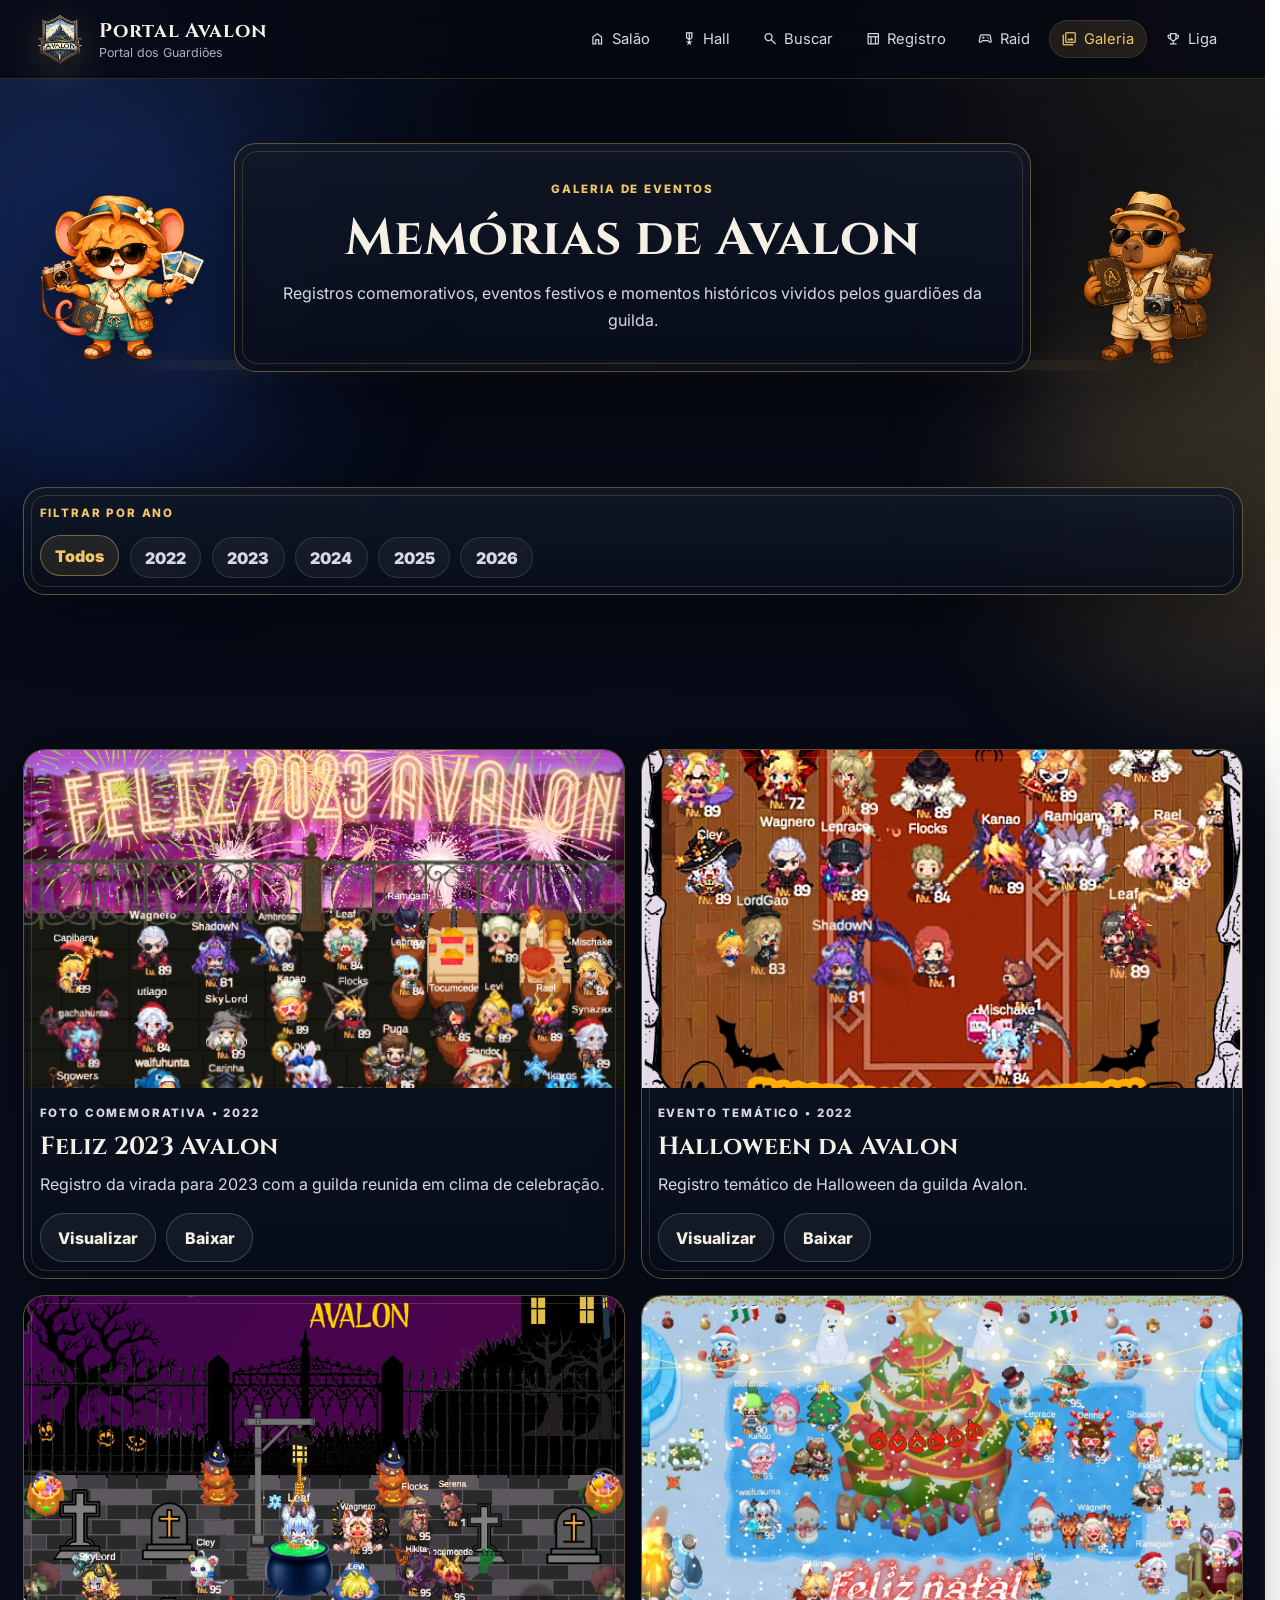
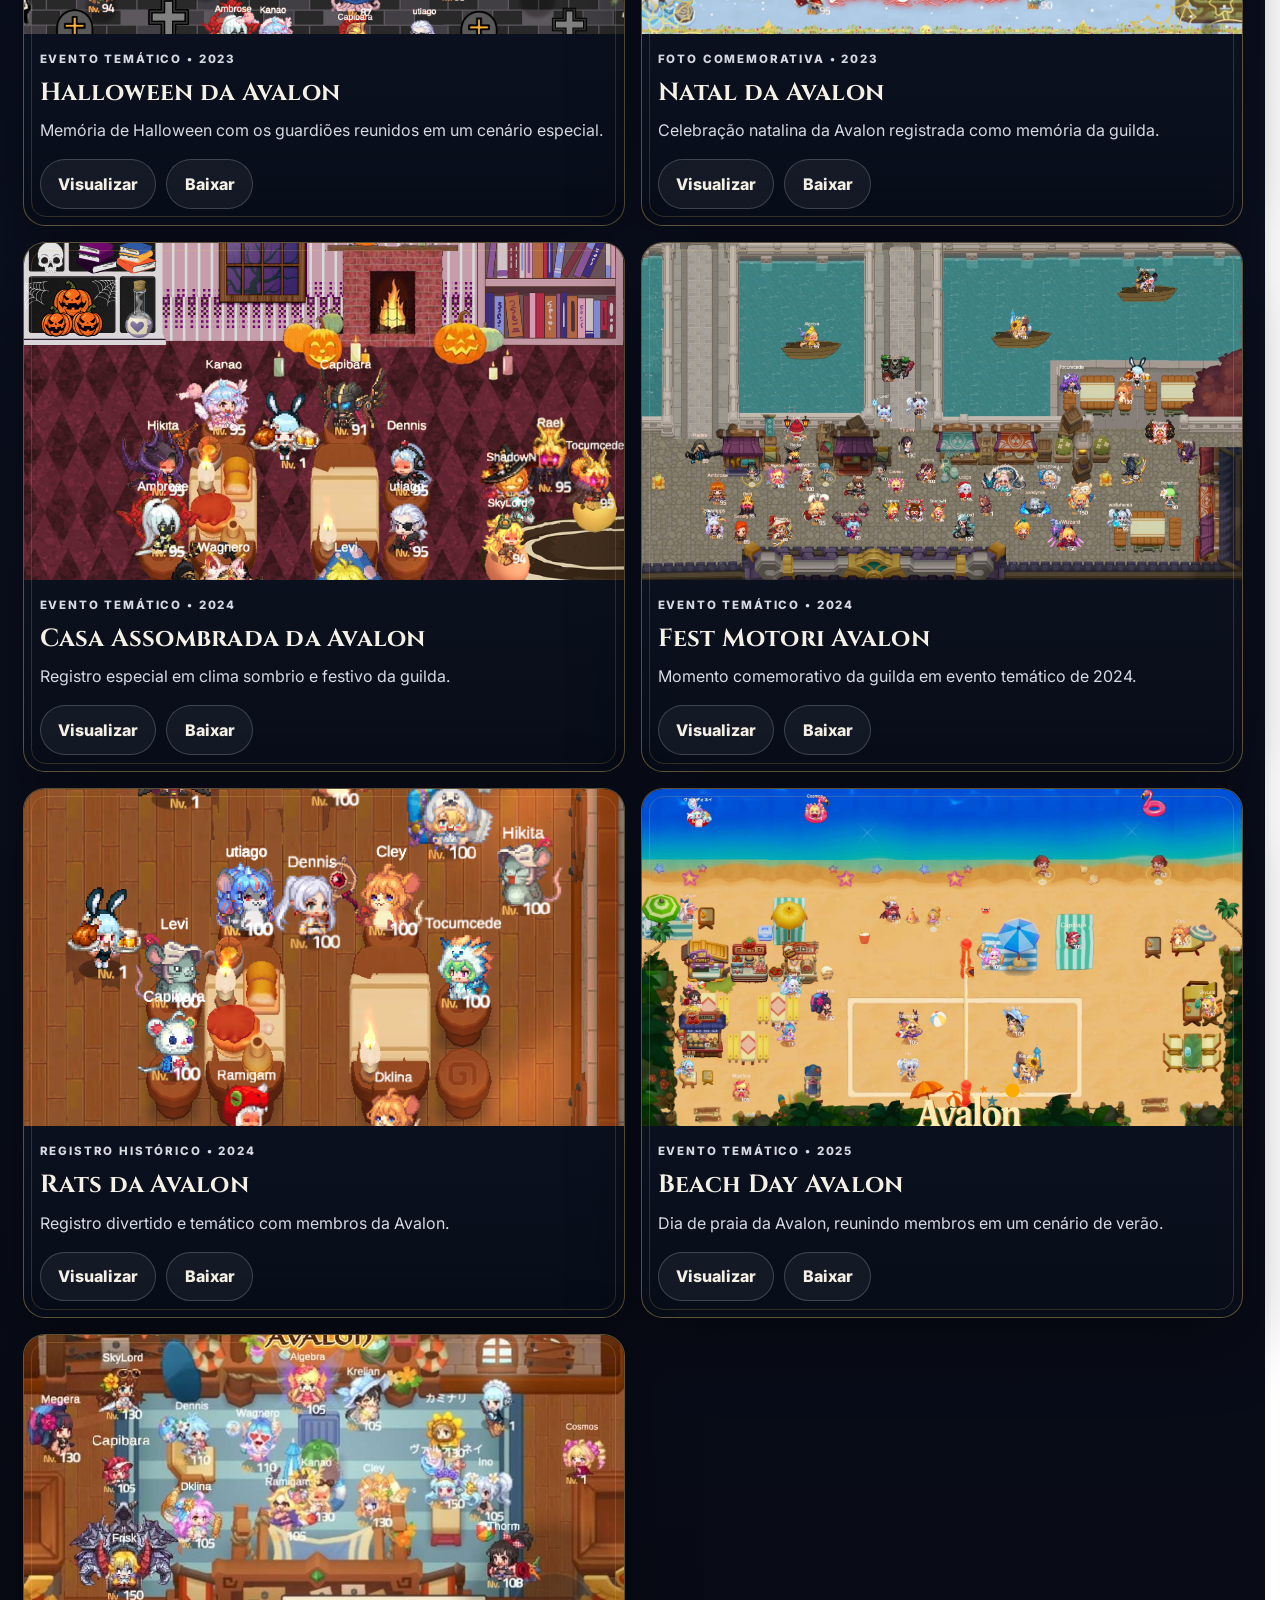
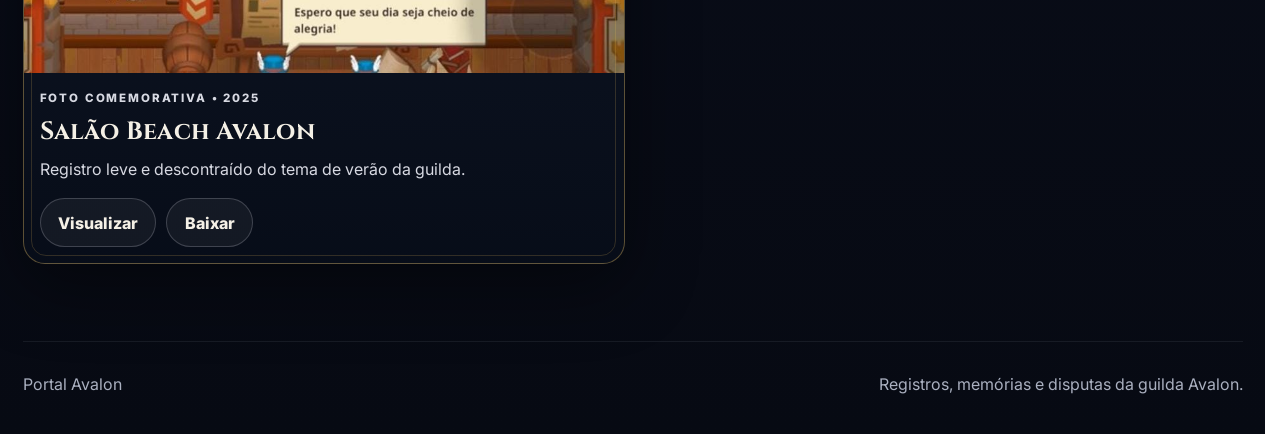
==== commit ca9f8363: "Atualiza Liga Firebase e adiciona loader global" ====
--- a/web/pages/galeria.html
+++ b/web/pages/galeria.html
@@ -12,6 +12,19 @@
   <link rel="stylesheet" href="../assets/css/styles.css" />
 </head>
 <body data-page="galeria" data-root="../">
+  <!-- Loader global simples: manter imediatamente após a abertura do <body>. -->
+  <div
+    id="avalon-page-loader"
+    class="avalon-page-loader is-visible"
+    role="status"
+    aria-live="polite"
+    aria-label="Carregando"
+  >
+    <span class="avalon-page-loader__spinner" aria-hidden="true"></span>
+    <span class="avalon-page-loader__text">Carregando...</span>
+  </div>
+
+
   <div class="ambient ambient-one"></div>
   <div class="ambient ambient-two"></div>
 
@@ -96,6 +109,8 @@
     <span>Registros, memórias e disputas da guilda Avalon.</span>
   </footer>
 
+  <script src="../assets/js/ui.js"></script>
+
   <script src="../assets/js/data.js"></script>
   <script src="../assets/js/hall-rules.js"></script>
   <script src="../assets/js/app.js"></script>
--- a/web/assets/css/styles.css
+++ b/web/assets/css/styles.css
@@ -65,6 +65,7 @@
 
 html {
   scroll-behavior: smooth;
+  scrollbar-gutter: stable;
 }
 
 body {
@@ -6221,3 +6222,97 @@
     display: none;
   }
 }
+
+/* ============================================================
+   LOADER GLOBAL SIMPLES — PORTAL AVALON
+   Anel de carregamento + mensagem única.
+============================================================ */
+
+body.avalon-loader-lock {
+  overflow: hidden;
+  padding-right: var(--avalon-loader-scrollbar-compensation, 0px);
+}
+
+.avalon-page-loader {
+  position: fixed;
+  inset: 0;
+  z-index: 210;
+  isolation: isolate;
+  contain: layout paint style;
+  display: grid;
+  place-content: center;
+  justify-items: center;
+  gap: 0.9rem;
+  min-height: 100svh;
+  color: var(--text);
+  background: rgba(4, 7, 15, 0.985);
+  opacity: 0;
+  visibility: hidden;
+  pointer-events: none;
+  transform: translateZ(0);
+  transition: opacity 0.16s ease, visibility 0.16s ease;
+}
+
+.avalon-page-loader[hidden] {
+  display: none !important;
+}
+
+.avalon-page-loader.is-visible {
+  opacity: 1;
+  visibility: visible;
+  pointer-events: auto;
+}
+
+.avalon-page-loader.is-hiding {
+  opacity: 0;
+  visibility: hidden;
+  pointer-events: none;
+}
+
+.avalon-page-loader__spinner {
+  width: 3.25rem;
+  height: 3.25rem;
+  border: 3px solid rgba(79, 140, 255, 0.18);
+  border-top-color: var(--gold, #f2c766);
+  border-right-color: var(--blue, #4f8cff);
+  border-radius: 50%;
+  box-shadow: 0 0 28px rgba(79, 140, 255, 0.14);
+  transform: translateZ(0) rotate(0deg);
+  transform-origin: center;
+  backface-visibility: hidden;
+  will-change: transform;
+  animation: avalonLoaderSpin 0.8s linear infinite;
+}
+
+.avalon-page-loader__text {
+  min-width: 10rem;
+  color: var(--text);
+  font-family: var(--font-body);
+  font-size: clamp(0.98rem, 2vw, 1.08rem);
+  font-weight: 700;
+  line-height: 1.2;
+  letter-spacing: 0.06em;
+  text-align: center;
+  text-shadow: 0 4px 18px rgba(0, 0, 0, 0.45);
+}
+
+@keyframes avalonLoaderSpin {
+  from {
+    transform: translateZ(0) rotate(0deg);
+  }
+
+  to {
+    transform: translateZ(0) rotate(360deg);
+  }
+}
+
+@media (prefers-reduced-motion: reduce) {
+  .avalon-page-loader {
+    transition-duration: 0.01ms !important;
+  }
+
+  .avalon-page-loader__spinner {
+    animation-duration: 1.8s;
+  }
+}
+
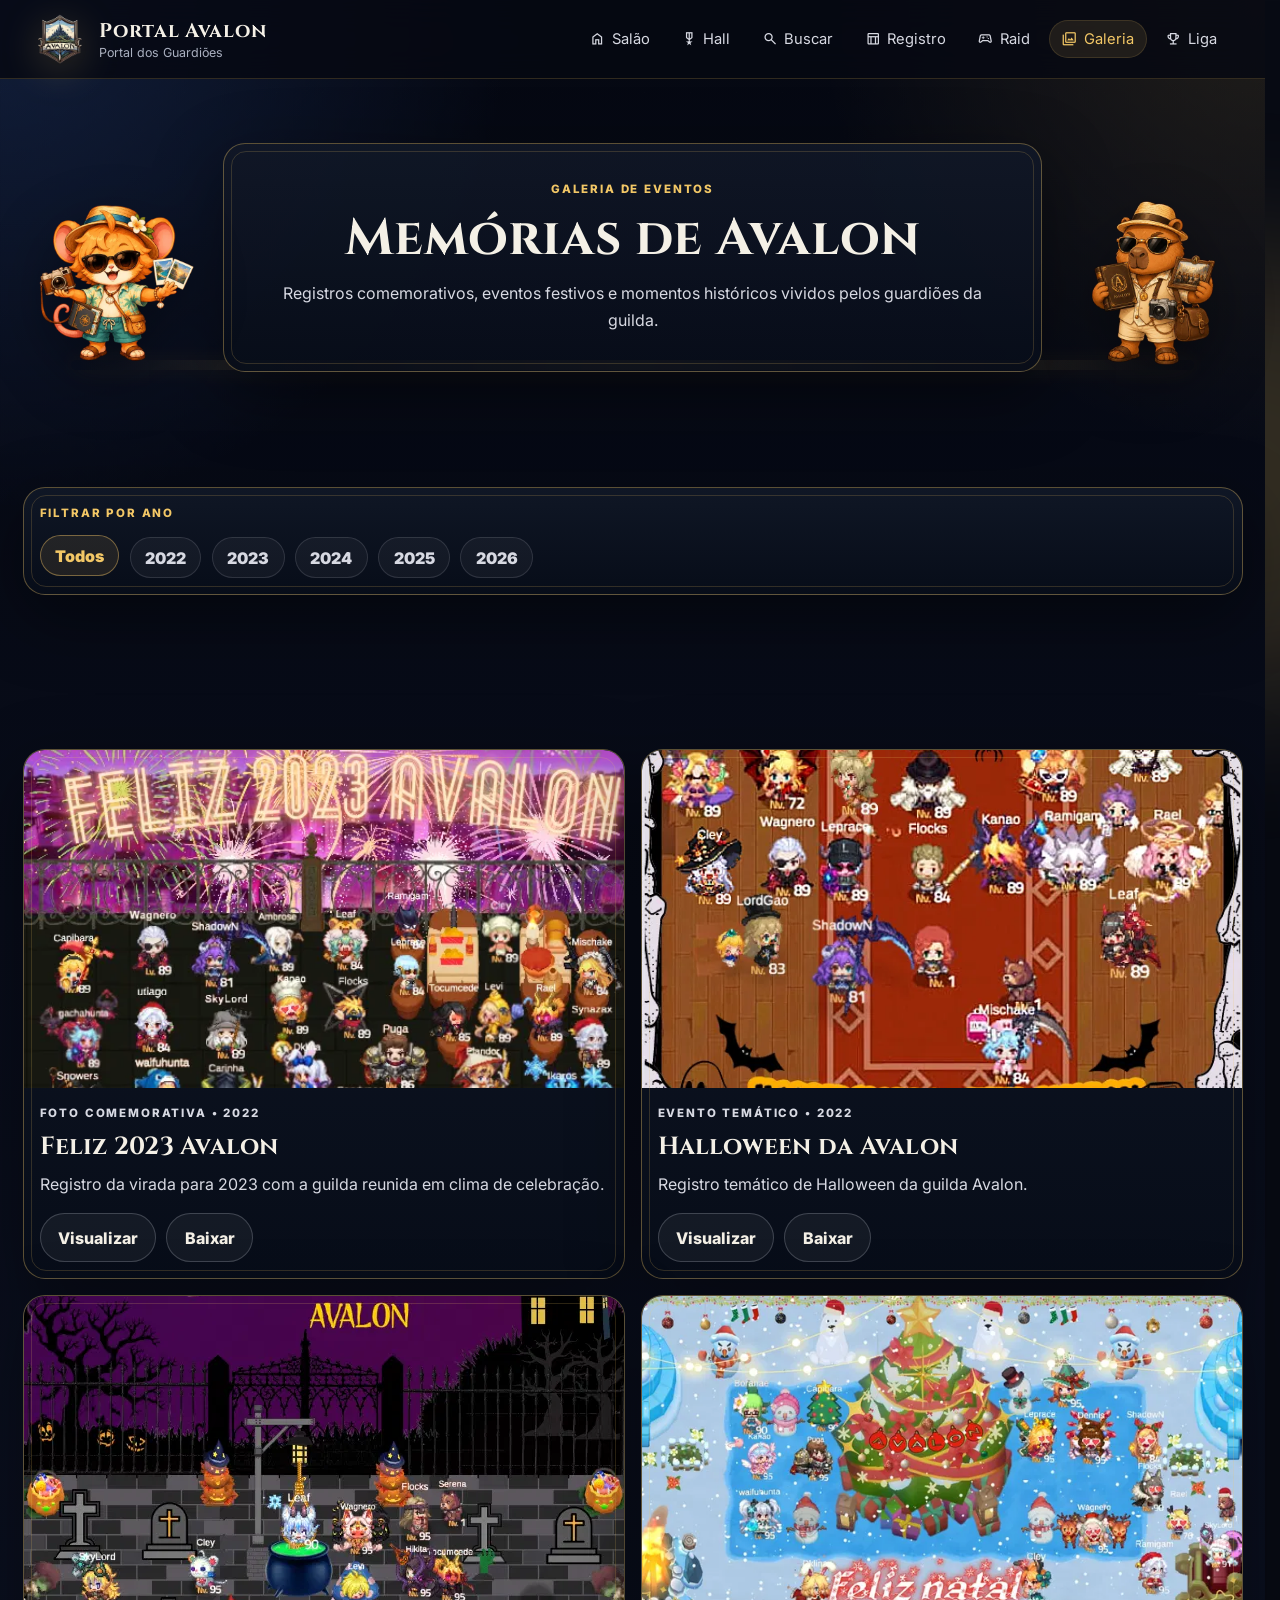
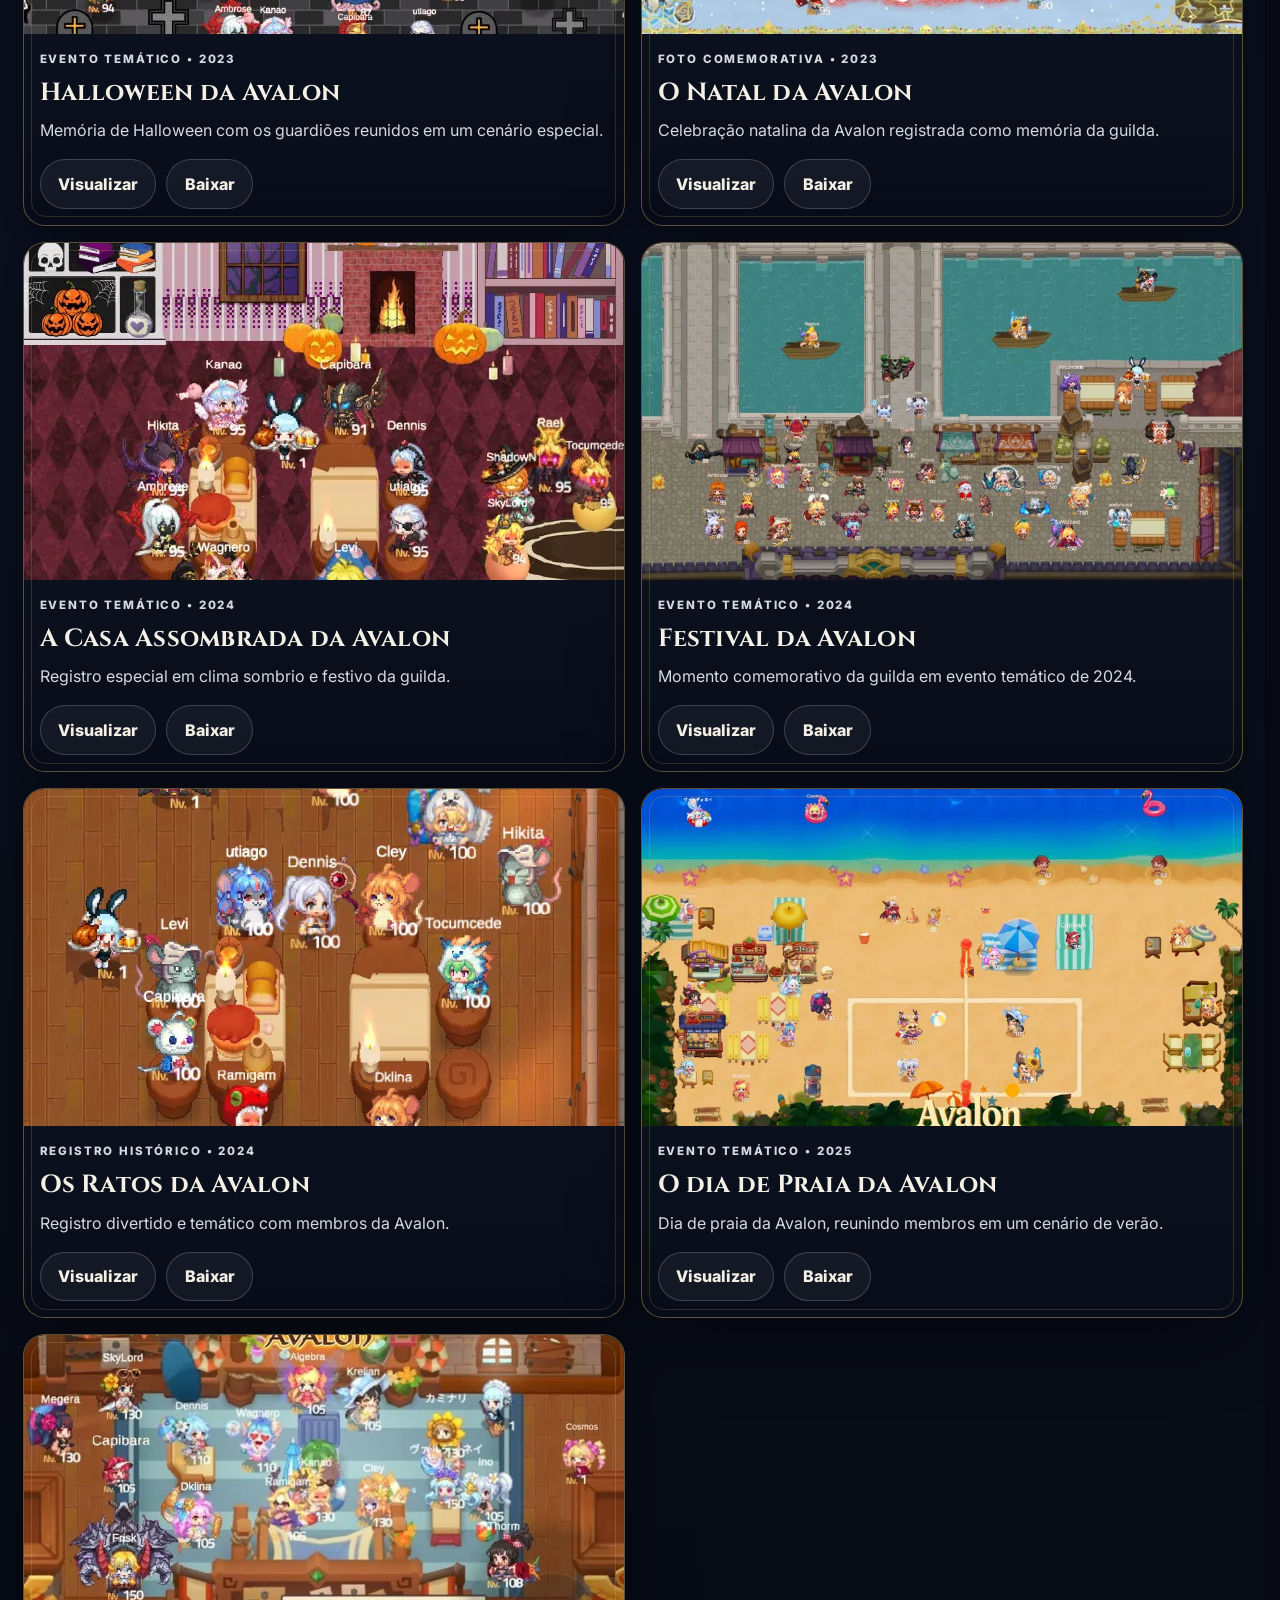
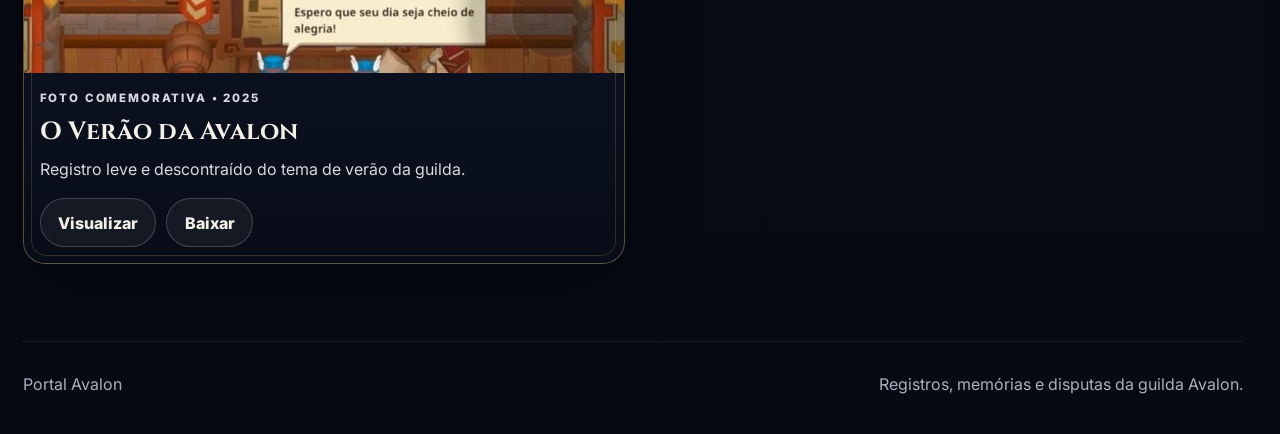
==== commit 3fc77437: "Consolida Portal Avalon V7.8.1 e documentação" ====
--- a/web/pages/galeria.html
+++ b/web/pages/galeria.html
@@ -1,118 +1,100 @@
-<!doctype html>
+<!DOCTYPE html>
+
 <html lang="pt-BR">
 <head>
-  <meta charset="utf-8" />
-  <meta name="viewport" content="width=device-width, initial-scale=1" />
-  <title>Galeria de Eventos • Portal Avalon</title>
-  <meta name="description" content="Galeria de eventos da Guilda Avalon com memórias organizadas por ano." />
-  <link rel="preconnect" href="https://fonts.googleapis.com">
-  <link rel="preconnect" href="https://fonts.gstatic.com" crossorigin>
-  <link href="https://fonts.googleapis.com/css2?family=Cinzel:wght@500;600;700;800&family=Inter:wght@400;500;600;700;800&display=swap" rel="stylesheet">
-  <link rel="stylesheet" href="https://fonts.googleapis.com/css2?family=Material+Symbols+Outlined:opsz,wght,FILL,GRAD@24,400,0,0" />
-  <link rel="stylesheet" href="../assets/css/styles.css" />
-</head>
+<meta charset="utf-8"/>
+<meta content="width=device-width, initial-scale=1" name="viewport"/>
+<title>Galeria de Eventos • Portal Avalon</title>
+<meta content="Galeria de eventos da Guilda Avalon com memórias organizadas por ano." name="description"/>
+<link href="https://fonts.googleapis.com" rel="preconnect"/>
+<link crossorigin="" href="https://fonts.gstatic.com" rel="preconnect"/>
+<link href="https://fonts.googleapis.com/css2?family=Cinzel:wght@500;600;700;800&amp;family=Inter:wght@400;500;600;700;800&amp;display=swap" rel="stylesheet"/>
+<link href="https://fonts.googleapis.com/css2?family=Material+Symbols+Outlined:opsz,wght,FILL,GRAD@24,400,0,0" rel="stylesheet">
+<link href="../assets/css/styles.css" rel="stylesheet">
+</link></link></head>
 <body data-page="galeria" data-root="../">
-  <!-- Loader global simples: manter imediatamente após a abertura do <body>. -->
-  <div
-    id="avalon-page-loader"
-    class="avalon-page-loader is-visible"
-    role="status"
-    aria-live="polite"
-    aria-label="Carregando"
-  >
-    <span class="avalon-page-loader__spinner" aria-hidden="true"></span>
-    <span class="avalon-page-loader__text">Carregando...</span>
-  </div>
-
-
-  <div class="ambient ambient-one"></div>
-  <div class="ambient ambient-two"></div>
-
-  <header class="site-header">
-    <a class="brand" href="../index.html" aria-label="Voltar ao Salão de Avalon">
-      <img src="../assets/img/brand/avalon-logo-small.png" alt="Símbolo da Guilda Avalon" class="brand-logo" />
-      <div class="brand-text">
-        <strong>Portal Avalon</strong>
-        <span>Portal dos Guardiões</span>
-      </div>
-    </a>
-    <button class="nav-toggle" type="button" aria-label="Abrir menu" aria-expanded="false">☰</button>
-    <nav class="main-nav" aria-label="Navegação principal">
-      <a class="" href="../index.html"><span class="material-symbols-outlined" aria-hidden="true">home</span>Salão</a>
-      <a class="" href="../pages/hall.html"><span class="material-symbols-outlined" aria-hidden="true">military_tech</span>Hall</a>
-      <a class="" href="../pages/oraculo.html"><span class="material-symbols-outlined" aria-hidden="true">search</span>Buscar</a>
-      <a class="" href="../pages/registro.html"><span class="material-symbols-outlined" aria-hidden="true">table_chart</span>Registro</a>
-      <a class="" href="../pages/raid.html"><span class="material-symbols-outlined" aria-hidden="true">sports_esports</span>Raid</a>
-      <a class="active" href="../pages/galeria.html"><span class="material-symbols-outlined" aria-hidden="true">photo_library</span>Galeria</a>
-      <a class="" href="../pages/liga.html"><span class="material-symbols-outlined" aria-hidden="true">emoji_events</span>Liga</a>
-    </nav>
-  </header>
-
-  <main class="page-shell galeria-page">
-
-    <section class="section-block page-title-stage reveal">
-      <div class="page-hero-mascots galeria-hero-mascots">
-        <div class="page-hero-mascot left cley">
-          <img src="../assets/img/mascots/cley-galeria.png" alt="Cley, mascote da Avalon" />
-        </div>
-
-        <div class="page-title-card medieval-card gold-frame solo-title-card">
-        <p class="eyebrow">Galeria de Eventos</p>
-        <h1>Memórias de Avalon</h1>
-        <p>
+<!-- Loader global simples: manter imediatamente após a abertura do <body>. -->
+<div aria-label="Carregando" aria-live="polite" class="avalon-page-loader is-visible" id="avalon-page-loader" role="status">
+<span aria-hidden="true" class="avalon-page-loader__spinner"></span>
+<span class="avalon-page-loader__text">Carregando...</span>
+</div>
+<div class="ambient ambient-one"></div>
+<div class="ambient ambient-two"></div>
+<header class="site-header">
+<a aria-label="Voltar ao Salão de Avalon" class="brand" href="../index.html">
+<img alt="Símbolo da Guilda Avalon" class="brand-logo" data-avalon-critical-image="" decoding="async" fetchpriority="high" height="256" loading="eager" src="../assets/img/brand/display/avalon-logo-small.webp" width="223"/>
+<div class="brand-text">
+<strong>Portal Avalon</strong>
+<span>Portal dos Guardiões</span>
+</div>
+</a>
+<button aria-expanded="false" aria-label="Abrir menu" class="nav-toggle" type="button">☰</button>
+<nav aria-label="Navegação principal" class="main-nav">
+<a class="" href="../index.html"><span aria-hidden="true" class="material-symbols-outlined">home</span>Salão</a>
+<a class="" href="../pages/hall.html"><span aria-hidden="true" class="material-symbols-outlined">military_tech</span>Hall</a>
+<a class="" href="../pages/oraculo.html"><span aria-hidden="true" class="material-symbols-outlined">search</span>Buscar</a>
+<a class="" href="../pages/registro.html"><span aria-hidden="true" class="material-symbols-outlined">table_chart</span>Registro</a>
+<a class="" href="../pages/raid.html"><span aria-hidden="true" class="material-symbols-outlined">sports_esports</span>Raid</a>
+<a class="active" href="../pages/galeria.html"><span aria-hidden="true" class="material-symbols-outlined">photo_library</span>Galeria</a>
+<a class="" href="../pages/liga.html"><span aria-hidden="true" class="material-symbols-outlined">emoji_events</span>Liga</a>
+</nav>
+</header>
+<main class="page-shell galeria-page">
+<section class="section-block page-title-stage reveal">
+<div class="page-hero-mascots galeria-hero-mascots">
+<div class="page-hero-mascot left cley">
+<img alt="Cley, mascote da Avalon" data-avalon-critical-image="" decoding="async" fetchpriority="high" height="512" loading="eager" src="../assets/img/mascots/display/cley-galeria.webp" width="512"/>
+</div>
+<div class="page-title-card medieval-card gold-frame solo-title-card">
+<p class="eyebrow">Galeria de Eventos</p>
+<h1>Memórias de Avalon</h1>
+<p>
           Registros comemorativos, eventos festivos e momentos históricos vividos pelos guardiões da guilda.
         </p>
-      </div>
-
-        <div class="page-hero-mascot right olimpio">
-          <img src="../assets/img/mascots/olimpio-galeria.png" alt="Olimpio, mascote da Avalon" />
-        </div>
-      </div>
-    </section>
-
-    <section class="section-block reveal" aria-label="Filtro por ano da galeria">
-      <div class="gallery-filter-panel medieval-card gold-frame">
-        <p class="eyebrow">Filtrar por ano</p>
-        <div id="gallery-year-filters" class="year-filters"></div>
-      </div>
-    </section>
-
-    <section class="section-block reveal" aria-label="Eventos da galeria">
-      <div id="gallery-grid" class="gallery-grid"></div>
-      <div id="gallery-empty" class="gallery-placeholder medieval-card gold-frame hidden">
-        <div class="placeholder-icon">✦</div>
-        <h2>Nenhum evento encontrado.</h2>
-        <p>Este ano ainda não possui registros cadastrados na Galeria de Eventos.</p>
-      </div>
-    </section>
-
-    <div id="gallery-modal" class="gallery-modal" aria-hidden="true" role="dialog" aria-label="Visualizador da Galeria">
-      <div class="gallery-modal-content medieval-card gold-frame">
-        <button class="gallery-modal-close" type="button" data-gallery-close aria-label="Fechar visualização">×</button>
-        <img id="gallery-modal-image" src="" alt="" />
-        <div class="gallery-modal-info">
-          <p id="gallery-modal-meta" class="eyebrow"></p>
-          <h2 id="gallery-modal-title"></h2>
-          <p id="gallery-modal-description"></p>
-          <div class="gallery-actions">
-            <a id="gallery-modal-download" class="btn btn-primary" href="#" download>Baixar imagem</a>
-            <button class="btn btn-ghost" type="button" data-gallery-close>Fechar</button>
-          </div>
-        </div>
-      </div>
-    </div>
-
-  </main>
-
-  <footer class="site-footer">
-    <span>Portal Avalon</span>
-    <span>Registros, memórias e disputas da guilda Avalon.</span>
-  </footer>
-
-  <script src="../assets/js/ui.js"></script>
-
-  <script src="../assets/js/data.js"></script>
-  <script src="../assets/js/hall-rules.js"></script>
-  <script src="../assets/js/app.js"></script>
+</div>
+<div class="page-hero-mascot right olimpio">
+<img alt="Olimpio, mascote da Avalon" data-avalon-critical-image="" decoding="async" fetchpriority="high" height="512" loading="eager" src="../assets/img/mascots/display/olimpio-galeria.webp" width="512"/>
+</div>
+</div>
+</section>
+<section aria-label="Filtro por ano da galeria" class="section-block reveal">
+<div class="gallery-filter-panel medieval-card gold-frame">
+<p class="eyebrow">Filtrar por ano</p>
+<div class="year-filters" id="gallery-year-filters"></div>
+</div>
+</section>
+<section aria-label="Eventos da galeria" class="section-block reveal">
+<div class="gallery-grid" id="gallery-grid"></div>
+<div class="gallery-placeholder medieval-card gold-frame hidden" id="gallery-empty">
+<div class="placeholder-icon">✦</div>
+<h2>Nenhum evento encontrado.</h2>
+<p>Este ano ainda não possui registros cadastrados na Galeria de Eventos.</p>
+</div>
+</section>
+<div aria-hidden="true" aria-label="Visualizador da Galeria" class="gallery-modal" id="gallery-modal" role="dialog">
+<div class="gallery-modal-content medieval-card gold-frame">
+<button aria-label="Fechar visualização" class="gallery-modal-close" data-gallery-close="" type="button">×</button>
+<img alt="" decoding="async" height="900" id="gallery-modal-image" loading="lazy" src="" width="1600"/>
+<div class="gallery-modal-info">
+<p class="eyebrow" id="gallery-modal-meta"></p>
+<h2 id="gallery-modal-title"></h2>
+<p id="gallery-modal-description"></p>
+<div class="gallery-actions">
+<a class="btn btn-primary" download="" href="#" id="gallery-modal-download">Baixar imagem</a>
+<button class="btn btn-ghost" data-gallery-close="" type="button">Fechar</button>
+</div>
+</div>
+</div>
+</div>
+</main>
+<footer class="site-footer">
+<span>Portal Avalon</span>
+<span>Registros, memórias e disputas da guilda Avalon.</span>
+</footer>
+<script src="../assets/js/ui.js"></script>
+<script src="../assets/js/data.js"></script>
+<script src="../assets/js/hall-rules.js"></script>
+<script src="../assets/js/app.js"></script>
 </body>
 </html>
+
--- a/web/assets/css/styles.css
+++ b/web/assets/css/styles.css
@@ -1,6 +1,6 @@
 /* ============================================================
    AVALON RAID HALL — STYLES.CSS
-   Versão refinada para MVP v3.1+
+   Folha de estilos consolidada do Portal Avalon
    Estrutura:
    01. Variáveis globais
    02. Reset/base
@@ -64,8 +64,10 @@
 }
 
 html {
-  scroll-behavior: smooth;
+  min-height: 100%;
+  scroll-behavior: auto;
   scrollbar-gutter: stable;
+  background-color: #070a13;
 }
 
 body {
@@ -73,15 +75,17 @@
   font-family: var(--font-body);
   color: var(--text);
   min-height: 100vh;
-  overflow-x: hidden;
+  overflow-x: clip;
   background:
     radial-gradient(circle at top left, rgba(49, 88, 165, 0.28), transparent 32rem),
     radial-gradient(circle at top right, rgba(201, 162, 74, 0.14), transparent 28rem),
     linear-gradient(180deg, #050812 0%, #0b1020 50%, #070a13 100%);
+  background-color: #070a13;
 }
 
 img {
   max-width: 100%;
+  height: auto;
   display: block;
 }
 
@@ -94,6 +98,43 @@
 input,
 select {
   font: inherit;
+}
+
+
+/* Estabilidade de layout e zoom */
+.page-shell,
+.page-shell > *,
+.section-block,
+.medieval-card,
+.table-wrap,
+.league-panel,
+.raid-team-card {
+  min-width: 0;
+}
+
+.page-shell,
+.site-header,
+.site-footer {
+  max-width: 100%;
+}
+
+p,
+h1,
+h2,
+h3,
+strong,
+small,
+label,
+button,
+a {
+  overflow-wrap: anywhere;
+}
+
+.podium-final-card img,
+.winner-share-card img {
+  animation: none;
+  transform: none;
+  contain: paint;
 }
 
 
@@ -139,6 +180,34 @@
   right: -12rem;
 }
 
+/* Durante o pinch zoom, preserva a composição e reduz repinturas pesadas. */
+html.avalon-pinch-zoomed,
+html.avalon-pinch-zoomed body {
+  background-color: #070a13;
+}
+
+html.avalon-pinch-zoomed body::before {
+  opacity: 0;
+}
+
+html.avalon-pinch-zoomed .ambient {
+  visibility: hidden;
+}
+
+html.avalon-pinch-zoomed .site-header,
+html.avalon-pinch-zoomed .site-back-top {
+  background: #060913;
+  -webkit-backdrop-filter: none;
+  backdrop-filter: none;
+}
+
+html.avalon-pinch-zoomed .avalon-flash-active::before,
+html.avalon-pinch-zoomed .avalon-flash-active::after {
+  animation: none !important;
+  opacity: 0 !important;
+}
+
+
 
 /* ============================================================
    04. HEADER E NAVEGAÇÃO
@@ -451,19 +520,6 @@
   color: var(--gold);
 }
 
-/* Brilho lento somente em elementos de destaque, NÃO na tabela */
-.hero-emblem::after,
-.podium-card::after {
-  content: "";
-  position: absolute;
-  inset: -60% auto auto -30%;
-  width: 80%;
-  height: 200%;
-  background: linear-gradient(110deg, transparent, rgba(255,255,255,0.08), transparent);
-  transform: rotate(16deg);
-  pointer-events: none;
-  animation: slowShine 6s ease-in-out infinite;
-}
 
 
 /* ============================================================
@@ -484,9 +540,92 @@
   place-items: center;
 }
 
+.guild-logo-flash,
+.podium-image-wrap {
+  --avalon-flash-duration: 1400ms;
+  --avalon-flash-width: 40%;
+  --avalon-flash-opacity: 0.78;
+  --avalon-flash-glow-opacity: 0.34;
+  --avalon-flash-rgb: 255, 235, 155;
+  position: relative;
+  isolation: isolate;
+  overflow: hidden;
+  contain: none;
+}
+
+.guild-logo-flash {
+  display: grid;
+  place-items: center;
+  width: min(100%, 330px);
+}
+
+/*
+ * Flash compartilhado em desktop e mobile. A faixa e o halo são gradientes
+ * CSS simples; somente opacity e transform são animados.
+ */
+.guild-logo-flash::before,
+.guild-logo-flash::after,
+.podium-image-wrap::before,
+.podium-image-wrap::after {
+  content: "";
+  position: absolute;
+  pointer-events: none;
+  opacity: 0;
+  -webkit-backface-visibility: hidden;
+  backface-visibility: hidden;
+}
+
+.guild-logo-flash::before,
+.podium-image-wrap::before {
+  inset: 8%;
+  z-index: 2;
+  border-radius: 50%;
+  transform: scale(0.94);
+  background: radial-gradient(
+    circle at center,
+    rgba(var(--avalon-flash-rgb), 0.36),
+    rgba(var(--avalon-flash-rgb), 0.11) 48%,
+    transparent 74%
+  );
+}
+
+.guild-logo-flash::after,
+.podium-image-wrap::after {
+  top: -18%;
+  bottom: -18%;
+  left: -45%;
+  z-index: 3;
+  width: var(--avalon-flash-width);
+  transform: translate3d(-120%, 0, 0) skewX(-16deg);
+  background: linear-gradient(
+    110deg,
+    transparent 0%,
+    rgba(var(--avalon-flash-rgb), 0.04) 27%,
+    rgba(255, 255, 255, 0.16) 40%,
+    rgba(var(--avalon-flash-rgb), 0.92) 50%,
+    rgba(255, 255, 255, 0.18) 60%,
+    rgba(var(--avalon-flash-rgb), 0.05) 73%,
+    transparent 100%
+  );
+}
+
+.guild-logo-flash.avalon-flash-active::before,
+.podium-image-wrap.avalon-flash-active::before {
+  animation: avalonSharedGlow var(--avalon-flash-duration) ease-in-out 1 both;
+  will-change: transform, opacity;
+}
+
+.guild-logo-flash.avalon-flash-active::after,
+.podium-image-wrap.avalon-flash-active::after {
+  animation: avalonSharedSweep var(--avalon-flash-duration) linear 1 both;
+  will-change: transform, opacity;
+}
+
 .guild-logo {
-  width: min(100%, 330px);
+  position: relative;
   z-index: 1;
+  width: 100%;
+  height: auto;
   object-fit: contain;
 }
 
@@ -568,8 +707,6 @@
 }
 
 
-
-
 /* ============================================================
    09. PÁGINA HALL DA EVOLUÇÃO
 ============================================================ */
@@ -591,14 +728,17 @@
 }
 
 .podium-card.gold {
+  --avalon-flash-rgb: 255, 226, 126;
   border-color: rgba(242,199,102,0.46);
 }
 
 .podium-card.silver {
+  --avalon-flash-rgb: 226, 237, 255;
   border-color: rgba(216,222,233,0.35);
 }
 
 .podium-card.bronze {
+  --avalon-flash-rgb: 232, 154, 92;
   border-color: rgba(184,115,51,0.44);
 }
 
@@ -607,6 +747,11 @@
   place-items: center;
   min-height: 230px;
   margin-bottom: 0.7rem;
+}
+
+.podium-image-wrap > img {
+  position: relative;
+  z-index: 1;
 }
 
 .podium-card img {
@@ -643,6 +788,43 @@
 
 .evolution.negative {
   color: var(--red);
+}
+
+@keyframes avalonSharedSweep {
+  0% {
+    opacity: 0;
+    transform: translate3d(-120%, 0, 0) skewX(-16deg);
+  }
+
+  14% { opacity: 0.18; }
+  36% { opacity: var(--avalon-flash-opacity); }
+  70% { opacity: 0.54; }
+  88% { opacity: 0.18; }
+
+  100% {
+    opacity: 0;
+    transform: translate3d(520%, 0, 0) skewX(-16deg);
+  }
+}
+
+@keyframes avalonSharedGlow {
+  0%,
+  100% {
+    opacity: 0;
+    transform: scale(0.94);
+  }
+
+  34% { opacity: 0.15; }
+
+  52% {
+    opacity: var(--avalon-flash-glow-opacity);
+    transform: scale(1.02);
+  }
+
+  76% {
+    opacity: 0.12;
+    transform: scale(1.04);
+  }
 }
 
 .evolution.neutral {
@@ -812,7 +994,6 @@
 }
 
 
-
 /* Plataforma visual onde os mascotes "pisam" */
 
 
@@ -839,15 +1020,7 @@
 /* Mascotes Cley e Olimpio no Registro */
 
 
-
-
-
-
 /* Flash pequeno nos óculos dos mascotes */
-
-
-
-
 
 
 /* Painel da tabela geral */
@@ -1047,234 +1220,28 @@
    14. ANIMAÇÕES
 ============================================================ */
 
-/* Entrada suave das seções */
-.reveal {
-  opacity: 0;
-  transform: translateY(18px);
-  transition: opacity 0.65s ease, transform 0.65s ease;
-}
-
-.reveal.is-visible {
-  opacity: 1;
-  transform: translateY(0);
-}
+/* O reveal global é definido na seção de motion e acessibilidade. */
 
 /* Brilho usado em cards de destaque */
-@keyframes slowShine {
-  0%, 30% {
-    transform: translateX(-80%) rotate(16deg);
-    opacity: 0;
-  }
-
-  45% {
-    opacity: 1;
-  }
-
-  68%, 100% {
-    transform: translateX(220%) rotate(16deg);
-    opacity: 0;
-  }
-}
-
-/* Flutuação dos mascotes */
-@keyframes mascotFloat {
-  0%, 100% {
-    transform: translateY(0) rotate(-1deg);
-  }
-
-  50% {
-    transform: translateY(-9px) rotate(1deg);
-  }
-}
-
-/* Flash leve dos óculos dos mascotes */
-@keyframes glassesFlash {
-  0%, 76%, 100% {
-    opacity: 0;
-    transform: translateX(-85px) rotate(-18deg);
-  }
-
-  80% {
-    opacity: 0.85;
-  }
-
-  86% {
-    opacity: 0;
-    transform: translateX(38px) rotate(-18deg);
-  }
-}
 
 
 /* ============================================================
    15. RESPONSIVIDADE
 ============================================================ */
 
-/* Reduz animações para quem prefere menos movimento */
-@media (prefers-reduced-motion: reduce) {
-  * {
-    animation: none !important;
-    transition: none !important;
-    scroll-behavior: auto !important;
-  }
-
-  .reveal {
-    opacity: 1;
-    transform: none;
-  }
-}
+/* A acessibilidade de movimento é centralizada ao final do arquivo. */
 
 /* Tablets e notebooks menores */
-@media (max-width: 980px) {
-  .hero,
-  .split-overview {
-    grid-template-columns: 1fr;
-    min-height: unset;
-  }
-
-  h1 {
-    max-width: 14ch;
-  }
-
-  .summary-grid {
-    grid-template-columns: repeat(2, minmax(0, 1fr));
-  }
-
-  .podium-grid {
-    grid-template-columns: 1fr;
-  }
-
-  .elite-list {
-    grid-template-columns: 1fr;
-  }
-
-  .member-stats {
-    grid-template-columns: repeat(2, minmax(0, 1fr));
-  }
-
-  /* Esconde mascotes no mobile/tablet para evitar aperto visual */
-  
-
-  
-
-  .registro-toolbar {
-    align-items: flex-start;
-    flex-direction: column;
-  }
-
-  .registro-kpis {
-    justify-content: flex-start;
-  }
-}
+
 
 /* Celulares e telas estreitas */
-@media (max-width: 720px) {
-  .site-header {
-    align-items: flex-start;
-  }
-
-  .brand-text span {
-    display: none;
-  }
-
-  .nav-toggle {
-    display: inline-flex;
-    align-items: center;
-    justify-content: center;
-    width: 42px;
-    height: 42px;
-    border-radius: 12px;
-    color: var(--text);
-    background: rgba(255,255,255,0.06);
-    border: 1px solid rgba(216,222,233,0.14);
-  }
-
-  .main-nav {
-    display: none;
-    position: absolute;
-    top: 100%;
-    left: 1rem;
-    right: 1rem;
-    padding: 0.7rem;
-    background: rgba(6,9,19,0.96);
-    border: 1px solid rgba(242,199,102,0.20);
-    border-radius: 18px;
-    box-shadow: var(--shadow);
-  }
-
-  .main-nav.open {
-    display: grid;
-    grid-template-columns: repeat(2, minmax(0,1fr));
-  }
-
-  .main-nav a {
-    text-align: center;
-  }
-
-  .page-shell,
-  .site-footer {
-    width: min(100% - 1rem, 1220px);
-  }
-
-  .summary-grid {
-    grid-template-columns: 1fr;
-  }
-
-  .hero-actions .btn {
-    width: 100%;
-    text-align: center;
-  }
-
-  .guild-logo {
-    width: min(100%, 260px);
-  }
-
-  .podium-image-wrap {
-    min-height: 180px;
-  }
-
-  .podium-card img {
-    width: min(210px, 86%);
-  }
-
-  .member-profile {
-    grid-template-columns: 1fr;
-    text-align: center;
-    justify-items: center;
-  }
-
-  .member-stats {
-    grid-template-columns: 1fr;
-  }
-
-  .filters-bar input,
-  .filters-bar select {
-    width: 100%;
-    flex-basis: 100%;
-  }
-}
+
 
 /* Celulares pequenos */
-@media (max-width: 440px) {
-  .brand-logo {
-    width: 2.6rem;
-    height: 2.6rem;
-  }
-
-  .brand-text strong {
-    font-size: 0.95rem;
-  }
-
-  h1 {
-    font-size: 2.15rem;
-  }
-
-  h2 {
-    font-size: 1.72rem;
-  }
-}
+
 
 /* ============================================================
-   16. V3.2 — COMPONENTE PADRÃO DE TÍTULO DAS PÁGINAS
+   16. COMPONENTE PADRÃO DE TÍTULO DAS PÁGINAS
    Usado em Salão, Hall, Buscar, Registro, Galeria e Liga.
 ============================================================ */
 
@@ -1347,10 +1314,9 @@
 
 /* ============================================================
    16.1. AJUSTE ESPECÍFICO — REGISTRO COM MASCOTES
-   Cabeçalho do Registro migrado para o componente global na V7.6.
+   Cabeçalho do Registro integrado ao componente global.
    Mantém Cley à esquerda, título no centro e Olimpio à direita.
 ============================================================ */
-
 
 
 .registro-page .registro-title-card.page-title-card {
@@ -1364,9 +1330,6 @@
 }
 
 
-
-
-
 /* Ajusta a linha/plataforma para ficar alinhada com os mascotes */
 
 
@@ -1374,7 +1337,7 @@
 
 
 /* ============================================================
-   17. V3.2 — GALERIA DE EVENTOS
+   17. GALERIA DE EVENTOS
 ============================================================ */
 
 .gallery-filter-panel {
@@ -1529,44 +1492,15 @@
 }
 
 /* ============================================================
-   18. V3.2 — RESPONSIVIDADE COMPLEMENTAR
+   18. RESPONSIVIDADE COMPLEMENTAR
 ============================================================ */
 
-@media (max-width: 980px) {
-  
-
-  .page-title-with-logo .page-title-card {
-    margin: 0 auto;
-  }
-
-  .gallery-grid {
-    grid-template-columns: 1fr;
-  }
-
-  .gallery-modal-content {
-    grid-template-columns: 1fr;
-  }
-}
-
-@media (max-width: 720px) {
-  .page-title-card,
-  .solo-title-card {
-    padding: 1.25rem;
-  }
-
-  .year-filter {
-    flex: 1 1 86px;
-    text-align: center;
-  }
-
-  .gallery-actions .btn {
-    flex: 1 1 130px;
-    text-align: center;
-  }
-}
+
+
+
 
 /* ============================================================
-   19. V3.3 — ÍCONES, COERÊNCIA VISUAL E LIGA AVALON
+   19. ÍCONES, COERÊNCIA VISUAL E LIGA AVALON
 ============================================================ */
 
 /* Ícones do Google no menu e botões */
@@ -2052,60 +1986,15 @@
   }
 }
 
-@media (max-width: 1180px) {
-  .league-mode-grid {
-    grid-template-columns: repeat(3, minmax(0, 1fr));
-  }
-
-  .members-check-grid,
-  .drawn-order {
-    grid-template-columns: repeat(2, minmax(0, 1fr));
-  }
-}
-
-@media (max-width: 980px) {
-  .league-builder-grid,
-  .survival-grid,
-  .podium-final-grid {
-    grid-template-columns: 1fr;
-  }
-
-  .podium-final-card.gold {
-    order: -1;
-  }
-}
-
-@media (max-width: 720px) {
-  .main-nav a {
-    gap: 0.32rem;
-  }
-
-  .league-mode-grid,
-  .members-check-grid,
-  .drawn-order {
-    grid-template-columns: 1fr;
-  }
-
-  .league-panel-head,
-  .survival-row {
-    flex-direction: column;
-    align-items: flex-start;
-  }
-
-  .league-counter,
-  .guest-row .btn {
-    width: 100%;
-  }
-
-  .league-match-actions .btn,
-  .placement-actions .btn {
-    flex: 1 1 100%;
-  }
-}
+
+
+
+
+
 
 
 /* ============================================================
-   20. V4.0 — HALL JUSTO, LIGA EM FASES E TROFÉUS
+   20. HALL JUSTO, LIGA EM FASES E TROFÉUS
 ============================================================ */
 
 /* Status novos do Registro/Buscar Ficha */
@@ -2317,7 +2206,6 @@
   aspect-ratio: 1 / 1;
   object-fit: contain;
   filter: drop-shadow(0 18px 28px rgba(0,0,0,0.36));
-  animation: trophyGlow 3.6s ease-in-out infinite;
 }
 
 .podium-final-card.gold img {
@@ -2328,47 +2216,12 @@
   transform-origin: bottom center;
 }
 
-@keyframes trophyGlow {
-  0%, 100% {
-    transform: translateY(0);
-    filter: drop-shadow(0 18px 28px rgba(0,0,0,0.36));
-  }
-  50% {
-    transform: translateY(-5px);
-    filter: drop-shadow(0 24px 36px rgba(242,199,102,0.22));
-  }
-}
-
-@media (max-width: 980px) {
-  .league-phase-nav {
-    grid-template-columns: 1fr;
-  }
-
-  .league-phase-nav > .btn {
-    width: 100%;
-  }
-
-  .phase-tabs {
-    order: -1;
-  }
-
-  .phase-matches-grid {
-    grid-template-columns: 1fr;
-  }
-
-  .league-podium-actions {
-    width: 100%;
-    justify-content: stretch;
-  }
-
-  .league-podium-actions .btn {
-    flex: 1 1 220px;
-  }
-}
+
+
 
 
 /* ============================================================
-   21. V4.1 — LIGA MAIS INTUITIVA
+   21. LIGA MAIS INTUITIVA
    Busca de membros, avisos centrais, Top 3 no 1v5 e fluxo guiado
 ============================================================ */
 
@@ -2470,18 +2323,6 @@
 /* Avisos centrais animados */
 
 
-
-
-
-
-
-
-
-
-
-
-
-
 @keyframes noticeFadeIn {
   from {
     opacity: 0;
@@ -2553,33 +2394,14 @@
   min-width: max-content;
 }
 
-/* Responsividade da V4.1 */
-@media (max-width: 980px) {
-  .league-add-grid {
-    grid-template-columns: 1fr;
-  }
-
-  .copy-phase-call {
-    width: 100%;
-  }
-}
-
-@media (max-width: 720px) {
-  
-
-  .member-suggestion {
-    align-items: flex-start;
-    flex-direction: column;
-  }
-
-  .survival-place-label {
-    white-space: normal;
-  }
-}
+/* Responsividade do componente */
+
+
+
 
 
 /* ============================================================
-   22. V4.2 — MASCOTES CONTEXTUAIS, SALÃO E LIGA DE EQUIPES
+   22. MASCOTES CONTEXTUAIS, SALÃO E LIGA DE EQUIPES
 ============================================================ */
 
 .salao-title-core {
@@ -2623,11 +2445,6 @@
   align-items: end;
   justify-content: center;
   pointer-events: none;
-  animation: mascotFloat 4.6s ease-in-out infinite;
-}
-
-.page-hero-mascot.right {
-  animation-delay: 0.55s;
 }
 
 .page-hero-mascot img {
@@ -2826,82 +2643,18 @@
 }
 
 
-@media (max-width: 1180px) {
-  .compact-mode-grid {
-    grid-template-columns: repeat(3, minmax(0, 1fr));
-  }
-}
-
-@media (max-width: 980px) {
-  .page-hero-mascots,
-  .salao-hero-mascots {
-    grid-template-columns: 1fr;
-    text-align: center;
-  }
-
-  .page-hero-mascots::after {
-    display: none;
-  }
-
-  .page-hero-mascot {
-    display: none;
-  }
-
-  .salao-hero-mascots .page-title-with-logo {
-    grid-template-columns: 1fr;
-  }
-
-  .manual-team-grid {
-    grid-template-columns: 1fr;
-  }
-
-  .team-controls-head,
-  .manual-team-info {
-    flex-direction: column;
-    align-items: stretch;
-  }
-
-  .team-mode-badge {
-    width: fit-content;
-  }
-}
-
-@media (max-width: 720px) {
-  .compact-mode-grid {
-    grid-template-columns: 1fr;
-  }
-
-}
+
+
+
+
+
 
 
 /* ============================================================
-   23. V4.3 — LIGA INTELIGENTE, PÓDIO REFINADO E MASCOTES
+   23. LIGA INTELIGENTE, PÓDIO REFINADO E MASCOTES
 ============================================================ */
 
-:root {
-  --mascot-title-size: clamp(132px, 13vw, 205px);
-  --mascot-title-size-large: clamp(145px, 14vw, 225px);
-  --mascot-registro-size: clamp(175px, 17vw, 265px);
-}
-
-/* Padronização final dos mascotes contextuais */
-.page-hero-mascot img {
-  width: var(--mascot-title-size);
-  max-height: 285px;
-}
-
-.salao-hero-mascots .page-hero-mascot img,
-.hall-hero-mascots .page-hero-mascot img,
-.buscar-hero-mascots .page-hero-mascot img,
-.galeria-hero-mascots .page-hero-mascot img,
-.liga-hero-mascots .page-hero-mascot img {
-  width: var(--mascot-title-size-large);
-}
-
-/* Registro fica levemente maior, mas preserva o padrão original da página */
-
-
-
+/* Dimensões dos mascotes são centralizadas nos tokens visuais globais. */
 
 /* Botões e controles finais da Liga */
 .manual-team-toolbar {
@@ -2932,37 +2685,13 @@
 }
 
 
-/* Responsividade V4.3 */
-@media (max-width: 980px) {
-
-  
-
-  
-}
-
-@media (max-width: 720px) {
-  :root {
-    --mascot-title-size: clamp(92px, 28vw, 140px);
-    --mascot-title-size-large: clamp(96px, 30vw, 150px);
-  }
-
-  .page-hero-mascots {
-    grid-template-columns: 1fr;
-  }
-
-  .page-hero-mascot {
-    display: none;
-  }
-
-  .manual-team-toolbar,
-  .podium-final-actions {
-    flex-direction: column;
-    align-items: stretch;
-  }
-}
+/* Responsividade do componente */
+
+
+
 
 /* ============================================================
-   24. V4.3.1 — CORREÇÕES DE PÓDIO, TOPO E MASCOTES DO REGISTRO
+   24. CORREÇÕES DE PÓDIO, TOPO E MASCOTES DO REGISTRO
 ============================================================ */
 
 /* Botões finais do pódio: seta à esquerda e limpar à direita */
@@ -2976,45 +2705,19 @@
 }
 
 
-
 /* Corrige regra mais específica antiga que impedia aumento dos mascotes do Registro */
 
 
-
-
-
-
-/* Preserva leitura no notebook e evita sobreposição em larguras intermediárias */
-@media (max-width: 1180px) {
-  :root {
-    --mascot-registro-size: clamp(150px, 15vw, 220px);
-  }
-
-  
-}
-
-@media (max-width: 980px) {
-  .podium-final-actions,
-  .podium-final-actions.only-top {
-    justify-content: stretch;
-  }
-
-  .podium-final-actions .btn {
-    flex: 1 1 100%;
-  }
-}
+/* O dimensionamento responsivo do Registro é centralizado na seção responsiva. */
+
+
 
 
 /* ============================================================
-   25. V5.0 — POLIMENTO FINAL, MAPAS DA LIGA E PRÉ-DEPLOY
+   25. POLIMENTO FINAL, MAPAS DA LIGA E PRÉ-DEPLOY
 ============================================================ */
 
-:root {
-  --mascot-title-size: clamp(138px, 13.5vw, 215px);
-  --mascot-title-size-large: clamp(158px, 14.8vw, 245px);
-  --mascot-title-size-xl: clamp(170px, 15.6vw, 265px);
-  --mascot-registro-size: clamp(178px, 17vw, 265px);
-}
+/* Tokens visuais dos mascotes são definidos uma única vez. */
 
 /* Salão: card centralizado de dados atuais da Raid */
 .salao-raid-section {
@@ -3048,26 +2751,7 @@
   font-size: clamp(1.18rem, 1.9vw, 1.72rem);
 }
 
-/* Mascotes: aumento controlado nas páginas mais visuais */
-.salao-hero-mascots .page-hero-mascot img {
-  width: var(--mascot-title-size-xl);
-  max-height: 330px;
-}
-
-.galeria-hero-mascots .page-hero-mascot img,
-.liga-hero-mascots .page-hero-mascot img {
-  width: var(--mascot-title-size-xl);
-  max-height: 325px;
-}
-
-.hall-hero-mascots .page-hero-mascot img,
-.buscar-hero-mascots .page-hero-mascot img {
-  width: var(--mascot-title-size-large);
-  max-height: 310px;
-}
-
-
-
+/* A escala contextual dos mascotes é controlada pelos tokens globais. */
 
 
 /* Flash do Cley: reposicionado para atravessar os óculos, não a testa */
@@ -3145,50 +2829,14 @@
 }
 
 /* Responsividade final */
-@media (max-width: 1180px) {
-  :root {
-    --mascot-title-size-xl: clamp(140px, 13vw, 215px);
-    --mascot-registro-size: clamp(155px, 15vw, 225px);
-  }
-
-  .raid-summary-card .summary-grid {
-    grid-template-columns: repeat(3, minmax(150px, 1fr));
-  }
-
-  
-}
-
-@media (max-width: 980px) {
-  .raid-summary-card .summary-grid {
-    grid-template-columns: repeat(2, minmax(0, 1fr));
-  }
-
-  .league-map-preview {
-    width: min(100%, 460px);
-  }
-
-  .league-map-preview img {
-    max-height: 260px;
-  }
-}
-
-@media (max-width: 640px) {
-  .raid-summary-card .summary-grid {
-    grid-template-columns: 1fr;
-  }
-
-  .league-map-preview img {
-    max-height: 220px;
-  }
-
-  .placement-card-download,
-  .podium-export-actions .btn {
-    width: 100%;
-  }
-}
+
+
+
+
+
 
 /* ============================================================
-   26. V5.1 — CORREÇÕES DO PÓDIO, CARDS E FLUXO FINAL DA LIGA
+   26. CORREÇÕES DO PÓDIO, CARDS E FLUXO FINAL DA LIGA
 ============================================================ */
 
 /* Pódio oficial: cards individuais em coluna para leitura e download por jogador/equipe */
@@ -3272,31 +2920,12 @@
   isolation: isolate;
 }
 
-.winner-share-trophy-wrap::after,
-.podium-final-card::after {
-  content: "";
-  position: absolute;
-  inset: 10% 6%;
-  border-radius: 999px;
-  background: linear-gradient(115deg, transparent 0%, rgba(255,255,255,0.0) 36%, rgba(255,255,255,0.46) 49%, rgba(255,255,255,0.0) 62%, transparent 100%);
-  transform: translateX(-135%) rotate(8deg);
-  mix-blend-mode: screen;
-  pointer-events: none;
-  animation: ligaTrophyShine 4.8s ease-in-out infinite;
-  z-index: 2;
-}
-
-.podium-final-card::after {
-  inset: 18% 22% 34%;
-  opacity: 0.7;
-}
 
 .winner-share-card img {
   width: min(230px, 100%);
   max-height: 260px;
   object-fit: contain;
   filter: drop-shadow(0 18px 28px rgba(0,0,0,0.40));
-  animation: trophyGlow 3.8s ease-in-out infinite;
   position: relative;
   z-index: 1;
 }
@@ -3395,58 +3024,13 @@
   color: rgba(215,217,226,0.58);
 }
 
-@keyframes ligaTrophyShine {
-  0%, 62%, 100% {
-    transform: translateX(-135%) rotate(8deg);
-    opacity: 0;
-  }
-  72% {
-    opacity: 0.8;
-  }
-  88% {
-    transform: translateX(135%) rotate(8deg);
-    opacity: 0;
-  }
-}
-
-@media (max-width: 860px) {
-  .winner-share-body,
-  .winner-share-body.solo-card {
-    grid-template-columns: 1fr;
-    text-align: center;
-  }
-
-  .winner-share-details {
-    text-align: center;
-    justify-items: center;
-  }
-
-  .winner-share-members-list {
-    text-align: left;
-  }
-
-  .winner-share-card img {
-    width: min(210px, 82%);
-  }
-}
-
-@media (max-width: 560px) {
-  .winner-share-header h2 {
-    font-size: clamp(1.45rem, 10vw, 2.2rem);
-  }
-
-  .winner-share-team-name,
-  .winner-share-player-name {
-    font-size: clamp(1.35rem, 8vw, 1.9rem);
-  }
-
-  .placement-card-download {
-    width: 100%;
-  }
-}
+
+
+
+
 
 /* ============================================================
-   27. V5.2.1 — AJUSTE FINAL DO FLUXO DA LIGA
+   27. AJUSTE FINAL DO FLUXO DA LIGA
    Cabeçalho da Etapa 3 padronizado e confirmação bloqueada após início
 ============================================================ */
 
@@ -3558,23 +3142,10 @@
   box-shadow: 0 14px 36px rgba(184,115,51,0.34), inset 0 0 0 1px rgba(255,255,255,0.14);
 }
 
-@media (max-width: 760px) {
-  .league-bracket-heading {
-    text-align: center;
-    padding-inline: 0;
-  }
-
-  .league-bracket-heading h2 {
-    font-size: clamp(1.65rem, 8vw, 2.15rem);
-  }
-
-  .league-bracket-stage {
-    padding: 1rem;
-  }
-}
+
 
 /* ============================================================
-   28. V5.3 — NAVEGAÇÃO FINAL DAS RODADAS DA LIGA
+   28. NAVEGAÇÃO FINAL DAS RODADAS DA LIGA
    Navegador centralizado: uma rodada em destaque por vez
 ============================================================ */
 
@@ -3716,33 +3287,10 @@
   display: none;
 }
 
-@media (max-width: 760px) {
-  .league-round-navigator {
-    grid-template-columns: 48px minmax(0, 1fr) 48px;
-    gap: 0.75rem 0.6rem;
-    padding: 1rem 0.8rem;
-  }
-
-  .round-nav-control {
-    width: 44px;
-    height: 44px;
-  }
-
-  .round-nav-control .material-symbols-outlined {
-    font-size: 1.7rem;
-  }
-
-  .round-nav-center h3 {
-    font-size: clamp(1.25rem, 7.2vw, 2rem);
-  }
-
-  .round-helper {
-    font-size: 0.94rem;
-  }
-}
+
 
 /* ============================================================
-   V6.0 — PÁGINA RAID / ESTRATÉGIAS DE COMBATE
+   PÁGINA RAID / ESTRATÉGIAS DE COMBATE
 ============================================================ */
 
 .raid-page .section-block {
@@ -4226,100 +3774,14 @@
   to { transform: rotate(360deg); }
 }
 
-@media (max-width: 1180px) {
-  .raid-filter-grid {
-    grid-template-columns: 1fr 1fr;
-  }
-
-  .raid-actions {
-    grid-column: 1 / -1;
-  }
-
-  .raid-heroes-grid {
-    grid-template-columns: repeat(2, minmax(0, 1fr));
-  }
-}
-
-@media (max-width: 980px) {
-  .raid-hero-mascots .page-hero-mascot img {
-    width: clamp(120px, 24vw, 185px);
-  }
-
-  .raid-team-head,
-  .raid-results-head {
-    display: grid;
-    text-align: center;
-    justify-items: center;
-  }
-
-  .raid-results-head p {
-    margin-left: auto;
-  }
-
-  .raid-boss-title {
-    justify-content: center;
-    text-align: center;
-  }
-
-  .raid-damage-box {
-    text-align: center;
-  }
-
-  .raid-strategy-grid {
-    grid-template-columns: 1fr;
-  }
-}
-
-@media (max-width: 720px) {
-  .raid-filter-grid,
-  .raid-heroes-grid {
-    grid-template-columns: 1fr;
-  }
-
-  .raid-actions {
-    display: grid;
-  }
-
-  .raid-actions .btn {
-    width: 100%;
-  }
-
-  .raid-notice {
-    display: grid;
-    justify-items: center;
-    text-align: center;
-  }
-
-  .raid-boss-title {
-    display: grid;
-  }
-
-  .raid-team-meta {
-    justify-content: center;
-  }
-
-  .raid-image-wrap.hero {
-    width: 80px;
-    height: 80px;
-    border-radius: 18px;
-  }
-
-  .raid-image-wrap.hero img {
-    width: 72px;
-    height: 72px;
-  }
-
-  .raid-card-actions {
-    display: grid;
-  }
-
-  .raid-card-actions .btn {
-    width: 100%;
-  }
-}
+
+
+
+
+
 
 /* ============================================================
-   V6.2 — CARDS COMPARTILHÁVEIS DO GUARDIÃO E DA LIGA
+   CARDS COMPARTILHÁVEIS DO GUARDIÃO E DA LIGA
    Botões e ajustes visuais para geração de imagens em canvas.
 ============================================================ */
 
@@ -4349,20 +3811,11 @@
   min-width: min(100%, 270px);
 }
 
-@media (max-width: 720px) {
-  .member-card-actions {
-    justify-content: stretch;
-  }
-
-  .member-card-actions .btn,
-  .round-nav-actions .download-phase-card {
-    width: 100%;
-  }
-}
+
 
 
 /* ============================================================
-   V7.0.1 — REFINAMENTO VISUAL DA ABA RAID
+   REFINAMENTO VISUAL DA ABA RAID
    Consulta mais limpa, avatars estáveis e chains mais legíveis.
 ============================================================ */
 
@@ -4557,79 +4010,15 @@
   overflow-wrap: anywhere;
 }
 
-@media (max-width: 1180px) {
-  .raid-filter-grid {
-    grid-template-columns: repeat(2, minmax(220px, 1fr));
-  }
-
-  .raid-actions {
-    grid-column: 1 / -1;
-  }
-}
-
-@media (max-width: 920px) {
-  .raid-hero-slot {
-    min-height: 280px;
-  }
-
-  .raid-hero-avatar-box,
-  .raid-image-wrap.hero,
-  .raid-image-wrap.hero.raid-hero-avatar {
-    width: 88px;
-    height: 88px;
-    min-width: 88px;
-    min-height: 88px;
-    max-width: 88px;
-    max-height: 88px;
-    flex-basis: 88px;
-  }
-}
-
-@media (max-width: 720px) {
-  .raid-filter-grid {
-    grid-template-columns: 1fr;
-  }
-
-  .raid-actions {
-    display: grid;
-    grid-template-columns: 1fr;
-    justify-items: stretch;
-  }
-
-  .raid-actions .btn {
-    width: 100%;
-  }
-
-  .raid-hero-slot {
-    min-height: auto;
-  }
-
-  .raid-hero-avatar-box,
-  .raid-image-wrap.hero,
-  .raid-image-wrap.hero.raid-hero-avatar {
-    width: 80px;
-    height: 80px;
-    min-width: 80px;
-    min-height: 80px;
-    max-width: 80px;
-    max-height: 80px;
-    flex-basis: 80px;
-  }
-
-  .raid-chain-pattern li,
-  .raid-chain-step {
-    grid-template-columns: 1fr;
-    gap: 0.35rem;
-  }
-
-  .raid-chain-label {
-    white-space: normal;
-  }
-}
+
+
+
+
+
 
 
 /* ============================================================
-   V7.0.2 — COMBOBOX DA RAID, TRADUÇÃO PT-BR E CORREÇÃO DOS AVATARES
+   COMBOBOX DA RAID
    Select nativo substituído, elementos em chips e imagem do herói estabilizada.
 ============================================================ */
 
@@ -4931,58 +4320,12 @@
   white-space: pre-line;
 }
 
-@media (max-width: 920px) {
-  .raid-hero-avatar-box,
-  .raid-image-wrap.hero,
-  .raid-image-wrap.hero.raid-hero-avatar {
-    width: 88px !important;
-    height: 88px !important;
-    min-width: 88px !important;
-    min-height: 88px !important;
-    max-width: 88px !important;
-    max-height: 88px !important;
-    flex-basis: 88px;
-  }
-}
-
-@media (max-width: 720px) {
-  .raid-combobox-trigger {
-    grid-template-columns: auto minmax(0, 1fr);
-  }
-
-  .raid-combobox-trigger small {
-    display: none;
-  }
-
-  .raid-combobox-panel {
-    position: static;
-    margin-top: 0.55rem;
-  }
-
-  .raid-element-chips {
-    display: grid;
-    grid-template-columns: 1fr;
-  }
-
-  .raid-element-chip {
-    width: 100%;
-  }
-
-  .raid-hero-avatar-box,
-  .raid-image-wrap.hero,
-  .raid-image-wrap.hero.raid-hero-avatar {
-    width: 80px !important;
-    height: 80px !important;
-    min-width: 80px !important;
-    min-height: 80px !important;
-    max-width: 80px !important;
-    max-height: 80px !important;
-    flex-basis: 80px;
-  }
-}
+
+
+
 
 /* ============================================================
-   V7.0.3 — REFINAMENTO VISUAL FINAL DA ABA RAID
+   REFINAMENTO VISUAL FINAL DA ABA RAID
    Combobox de elementos, ícones coloridos e estados em cards Avalon.
 ============================================================ */
 
@@ -5175,33 +4518,10 @@
   max-height: min(430px, 65vh);
 }
 
-@media (max-width: 720px) {
-  .raid-state-card {
-    grid-template-columns: 1fr;
-    justify-items: center;
-    text-align: center;
-  }
-
-  .raid-team-list {
-    gap: 0.95rem;
-  }
-
-  .raid-element-panel {
-    position: static;
-    margin-top: 0.55rem;
-  }
-
-  .raid-result-element {
-    margin-left: 0;
-  }
-
-  .raid-team-eyebrow {
-    justify-content: center;
-  }
-}
+
 
 /* ============================================================
-   V7.0.4 — REFINAMENTO DOS RESULTADOS DA ABA RAID
+   REFINAMENTO DOS RESULTADOS DA ABA RAID
    Cards de composição estáveis, status Avalon e relíquias visuais.
 ============================================================ */
 
@@ -5402,43 +4722,16 @@
   margin-bottom: 0.15rem;
 }
 
-@media (min-width: 1181px) {
-  .raid-heroes-grid {
-    grid-template-columns: repeat(4, minmax(0, 1fr));
-  }
-}
-
-@media (max-width: 1180px) {
-  .raid-team-list,
-  .raid-team-card {
-    width: 100%;
-  }
-}
-
-@media (max-width: 980px) {
-  .raid-status-card {
-    width: min(100%, 620px);
-  }
-}
-
-@media (max-width: 720px) {
-  .raid-status-card {
-    grid-template-columns: 1fr;
-    justify-items: center;
-    text-align: center;
-  }
-
-  .raid-results-panel {
-    padding-inline: clamp(0.9rem, 4vw, 1.2rem);
-  }
-
-  .raid-team-meta > span {
-    justify-content: center;
-  }
-}
+
+
+
+
+
+
+
 
 /* ============================================================
-   V7.0.5 — FLUXO INTELIGENTE DA CONSULTA RAID
+   FLUXO INTELIGENTE DA CONSULTA RAID
    Status contextual, scroll para primeira composição e chips refinados.
 ============================================================ */
 
@@ -5473,7 +4766,7 @@
 }
 
 /* ============================================================
-   V7.0.6 — POLIMENTO FINAL DA EXPERIÊNCIA RAID
+   POLIMENTO FINAL DA EXPERIÊNCIA RAID
    Cartas visuais, toast flutuante e botão voltar ao topo.
 ============================================================ */
 
@@ -5541,27 +4834,6 @@
 }
 
 
-
-
-
-
-
-
-
-
-
-
-
-
-
-
-
-
-
-
-
-
-
 @keyframes raidToastIn {
   from { opacity: 0; transform: translateY(10px) scale(.98); }
   to { opacity: 1; transform: translateY(0) scale(1); }
@@ -5570,21 +4842,8 @@
 
 
 
-
-
-
-
-
-@media (max-width: 720px) {
-  
-
-  
-
-  
-}
-
 /* ============================================================
-   V7.2 — HISTÓRICO ROTATIVO E CONFIANÇA DO HALL
+   HISTÓRICO ROTATIVO E CONFIANÇA DO HALL
 ============================================================ */
 .history-meta,
 .history-inline {
@@ -5639,15 +4898,10 @@
   min-width: 1500px;
 }
 
-@media (max-width: 720px) {
-  .history-confidence {
-    white-space: normal;
-    text-align: center;
-  }
-}
+
 
 /* ============================================================
-   V7.3 — HALL DINÂMICO, FREQUÊNCIA POR FAIXA E PATENTES MÓVEIS
+   HALL DINÂMICO, FREQUÊNCIA POR FAIXA E PATENTES MÓVEIS
 ============================================================ */
 .hall-rules-section {
   padding-top: 0;
@@ -5768,31 +5022,12 @@
   min-width: 1680px;
 }
 
-@media (max-width: 900px) {
-  .hall-rules-grid {
-    grid-template-columns: repeat(2, minmax(0, 1fr));
-  }
-}
-
-@media (max-width: 620px) {
-  .hall-rules-grid {
-    grid-template-columns: 1fr;
-  }
-
-  .elite-list,
-  .outside-hall-list {
-    grid-template-columns: 1fr;
-  }
-
-  .hall-rules-grid article {
-    grid-template-columns: 1fr auto;
-    align-items: center;
-    text-align: left;
-  }
-}
+
+
+
 
 /* ============================================================
-   V7.3.1 — HALL BLINDADO, FICHA HORIZONTAL E REGISTRO OTIMIZADO
+   HALL BLINDADO, FICHA HORIZONTAL E REGISTRO OTIMIZADO
 ============================================================ */
 
 /* O Hall público mostra apenas resultado, média e evolução. */
@@ -5924,36 +5159,8 @@
 
 
 
-
-
-
-@media (max-width: 720px) {
-  .hall-public-stats {
-    grid-template-columns: 1fr;
-  }
-
-  .page-shell.registro-page {
-    width: min(100% - 1rem, 1500px);
-  }
-
-  .registro-page .battle-table,
-  .registro-panel table {
-    min-width: 1080px;
-  }
-
-  .registro-page .battle-table .sticky-rank {
-    min-width: 82px;
-    width: 82px;
-  }
-
-  .registro-page .battle-table .sticky-member {
-    left: 82px;
-    min-width: 132px;
-  }
-}
-
 /* ============================================================
-   V7.5 — PÓDIO ADAPTATIVO E CONSOLIDAÇÃO DO COMPONENTE DA LIGA
+   PÓDIO ADAPTATIVO E CONSOLIDAÇÃO DO COMPONENTE DA LIGA
    Mantém conteúdo dentro dos cards e elimina correções por colocação.
 ============================================================ */
 
@@ -6001,15 +5208,10 @@
   margin-top: 0;
 }
 
-@media (max-width: 980px) {
-  .podium-final-card,
-  .podium-final-card.gold {
-    min-height: 240px;
-  }
-}
+
 
 /* ============================================================
-   V7.6 — COMPONENTES GLOBAIS CONSOLIDADOS
+   COMPONENTES GLOBAIS CONSOLIDADOS
    Plataforma dos mascotes, feedback de ações e botão de topo.
 ============================================================ */
 
@@ -6030,7 +5232,7 @@
   opacity: 0.65;
 }
 
-/* Registro migrado para o cabeçalho global, mantendo dimensões e flashes. */
+/* Cabeçalho do Registro com dimensões integradas ao componente global. */
 .registro-hero-mascots {
   grid-template-columns: minmax(190px, 285px) minmax(0, 1fr) minmax(190px, 285px);
   align-items: end;
@@ -6040,41 +5242,7 @@
   min-width: min(22vw, 280px);
 }
 
-.registro-hero-mascot img {
-  width: var(--mascot-registro-size);
-  max-height: 350px;
-  object-fit: contain;
-}
-
-.registro-hero-mascot::after {
-  content: "";
-  position: absolute;
-  z-index: 4;
-  width: 52px;
-  height: 10px;
-  top: 34%;
-  left: 50%;
-  border-radius: 999px;
-  background: linear-gradient(100deg, transparent, rgba(255,255,255,0.95), transparent);
-  opacity: 0;
-  transform: translateX(-110px) rotate(-18deg);
-  mix-blend-mode: screen;
-  animation: glassesFlash 5.8s ease-in-out infinite;
-}
-
-.registro-hero-mascot.cley::after {
-  width: 54px;
-  top: 39%;
-  left: 53%;
-  transform: translateX(-118px) rotate(-16deg);
-  animation-delay: 0.4s;
-}
-
-.registro-hero-mascot.olimpio::after {
-  width: 58px;
-  top: 32%;
-  animation-delay: 1.1s;
-}
+/* A imagem do mascote do Registro usa a escala global. */
 
 /* Feedback central global baseado no visual consolidado da Liga. */
 .action-feedback-overlay {
@@ -6181,47 +5349,25 @@
   font-size: 1.25rem;
 }
 
-@media (max-width: 1180px) {
-  .registro-hero-mascots {
-    grid-template-columns: minmax(155px, 230px) minmax(0, 1fr) minmax(155px, 230px);
-  }
-
-  .registro-hero-mascot img {
-    width: clamp(155px, 15vw, 225px);
-  }
-}
-
-@media (max-width: 980px) {
-  .registro-hero-mascots {
-    grid-template-columns: 1fr;
-    text-align: center;
-  }
-
-  .registro-hero-mascot {
-    display: none;
-  }
-
-  .page-hero-mascots::after {
-    display: none;
-  }
-}
-
-@media (max-width: 720px) {
-  .action-feedback-actions .btn {
-    flex: 1 1 100%;
-    width: 100%;
-  }
-
-  .site-back-top {
-    right: 0.75rem;
-    bottom: 0.75rem;
-    padding: 0.68rem 0.78rem;
-  }
-
-  .site-back-top span:last-child {
-    display: none;
-  }
-}
+html.avalon-returning-top {
+  scroll-behavior: auto !important;
+}
+
+html.avalon-returning-top .site-back-top {
+  opacity: 0 !important;
+  transform: translateY(12px) !important;
+  pointer-events: none !important;
+  backdrop-filter: none !important;
+  transition: none !important;
+}
+
+html.avalon-returning-top .reveal {
+  transition: none !important;
+}
+
+/* O cabeçalho do Registro passa a usar grid fluido sem breakpoint duplicado. */
+
+
 
 /* ============================================================
    LOADER GLOBAL SIMPLES — PORTAL AVALON
@@ -6306,13 +5452,1415 @@
   }
 }
 
+/* Movimento reduzido do loader é tratado na regra de acessibilidade. */
+
+/* ============================================================
+   MOTION, CABEÇALHOS E RESPONSIVIDADE CONSOLIDADOS
+   - mascotes estáticos e responsivos em todas as larguras;
+   - reveal iniciado somente após a saída real do loader;
+   - conteúdo visível por padrão quando JavaScript falhar;
+   - bloco mobile de autoridade para cabeçalhos, Raid e Registro;
+   - acessibilidade de movimento sem seletor universal.
+============================================================ */
+
+:root {
+  --avalon-motion-duration: 680ms;
+  --avalon-motion-distance: 20px;
+  --avalon-motion-easing: cubic-bezier(0.22, 1, 0.36, 1);
+  --avalon-mascot-size: clamp(108px, 14vw, 220px);
+  --avalon-registro-mascot-size: clamp(118px, 15vw, 235px);
+}
+
+/* Fallback seguro: sem JavaScript, nenhuma seção permanece invisível. */
+.reveal {
+  opacity: 1;
+  transform: none;
+}
+
+/* A classe é aplicada pelo ui.js somente quando o sistema de motion está pronto. */
+html.avalon-motion-ready .reveal {
+  opacity: 0;
+  transform: translate3d(0, var(--avalon-motion-distance), 0);
+  transition:
+    opacity var(--avalon-motion-duration) var(--avalon-motion-easing),
+    transform var(--avalon-motion-duration) var(--avalon-motion-easing);
+  will-change: opacity, transform;
+}
+
+html.avalon-motion-ready .reveal.is-visible {
+  opacity: 1;
+  transform: translate3d(0, 0, 0);
+  will-change: auto;
+}
+
+/* Proporções fluidas dos cabeçalhos em todas as larguras. */
+.page-hero-mascots,
+.salao-hero-mascots,
+.registro-hero-mascots {
+  grid-template-columns:
+    clamp(96px, 14vw, 190px)
+    minmax(0, 1fr)
+    clamp(96px, 14vw, 190px);
+  gap: clamp(0.55rem, 1.8vw, 1.35rem);
+  align-items: end;
+  overflow: visible;
+}
+
+.registro-hero-mascots {
+  grid-template-columns:
+    clamp(108px, 15vw, 230px)
+    minmax(0, 1fr)
+    clamp(108px, 15vw, 230px);
+}
+
+.page-hero-mascot,
+.registro-hero-mascot {
+  display: flex;
+  min-width: 0;
+  transform: none;
+}
+
+.page-hero-mascot img,
+.salao-hero-mascots .page-hero-mascot img,
+.hall-hero-mascots .page-hero-mascot img,
+.buscar-hero-mascots .page-hero-mascot img,
+.galeria-hero-mascots .page-hero-mascot img,
+.liga-hero-mascots .page-hero-mascot img,
+.raid-hero-mascots .page-hero-mascot img,
+.registro-hero-mascot img {
+  width: var(--avalon-mascot-size);
+  max-width: 100%;
+  max-height: 330px;
+  object-fit: contain;
+}
+
+.registro-hero-mascot img {
+  width: var(--avalon-registro-mascot-size);
+}
+
+.page-hero-mascots::after {
+  display: block;
+}
+
+/* Bloco mobile consolidado para cabeçalhos, Raid e Registro. */
+
+
+/* Acessibilidade permanece separada por não ser um breakpoint de layout. */
+
+/* Desktop amplo */
+@media (min-width: 1181px) {
+.raid-heroes-grid {
+    grid-template-columns: repeat(4, minmax(0, 1fr));
+  }
+}
+
+/* Notebook e tablet horizontal */
+@media (max-width: 1180px) {
+.league-mode-grid {
+    grid-template-columns: repeat(3, minmax(0, 1fr));
+  }
+
+  .members-check-grid,
+  .drawn-order {
+    grid-template-columns: repeat(2, minmax(0, 1fr));
+  }
+
+  .compact-mode-grid {
+    grid-template-columns: repeat(3, minmax(0, 1fr));
+  }
+
+  .raid-summary-card .summary-grid {
+    grid-template-columns: repeat(3, minmax(150px, 1fr));
+  }
+
+  
+
+  .raid-filter-grid {
+    grid-template-columns: 1fr 1fr;
+  }
+
+  .raid-actions {
+    grid-column: 1 / -1;
+  }
+
+  .raid-heroes-grid {
+    grid-template-columns: repeat(2, minmax(0, 1fr));
+  }
+
+  .raid-filter-grid {
+    grid-template-columns: repeat(2, minmax(220px, 1fr));
+  }
+
+  .raid-actions {
+    grid-column: 1 / -1;
+  }
+
+  .raid-team-list,
+  .raid-team-card {
+    width: 100%;
+  }
+}
+
+/* Tablet, zoom elevado e componentes compactos */
+@media (max-width: 980px) {
+  .guild-logo-flash,
+  .podium-image-wrap {
+    --avalon-flash-width: 34%;
+    --avalon-flash-opacity: 0.70;
+    --avalon-flash-glow-opacity: 0.28;
+  }
+
+.hero,
+  .split-overview {
+    grid-template-columns: 1fr;
+    min-height: unset;
+  }
+
+  h1 {
+    max-width: 14ch;
+  }
+
+  .summary-grid {
+    grid-template-columns: repeat(2, minmax(0, 1fr));
+  }
+
+  .podium-grid {
+    grid-template-columns: 1fr;
+  }
+
+  .elite-list {
+    grid-template-columns: 1fr;
+  }
+
+  .member-stats {
+    grid-template-columns: repeat(2, minmax(0, 1fr));
+  }
+
+  /* Esconde mascotes no mobile/tablet para evitar aperto visual */
+  
+
+  
+
+  .registro-toolbar {
+    align-items: flex-start;
+    flex-direction: column;
+  }
+
+  .registro-kpis {
+    justify-content: flex-start;
+  }
+
+  
+
+  .page-title-with-logo .page-title-card {
+    margin: 0 auto;
+  }
+
+  .gallery-grid {
+    grid-template-columns: 1fr;
+  }
+
+  .gallery-modal-content {
+    grid-template-columns: 1fr;
+  }
+
+  .league-builder-grid,
+  .survival-grid,
+  .podium-final-grid {
+    grid-template-columns: 1fr;
+  }
+
+  .podium-final-card.gold {
+    order: -1;
+  }
+
+  .league-phase-nav {
+    grid-template-columns: 1fr;
+  }
+
+  .league-phase-nav > .btn {
+    width: 100%;
+  }
+
+  .phase-tabs {
+    order: -1;
+  }
+
+  .phase-matches-grid {
+    grid-template-columns: 1fr;
+  }
+
+  .league-podium-actions {
+    width: 100%;
+    justify-content: stretch;
+  }
+
+  .league-podium-actions .btn {
+    flex: 1 1 220px;
+  }
+
+  .league-add-grid {
+    grid-template-columns: 1fr;
+  }
+
+  .copy-phase-call {
+    width: 100%;
+  }
+
+  .salao-hero-mascots .page-title-with-logo {
+    grid-template-columns: 1fr;
+  }
+
+  .manual-team-grid {
+    grid-template-columns: 1fr;
+  }
+
+  .team-controls-head,
+  .manual-team-info {
+    flex-direction: column;
+    align-items: stretch;
+  }
+
+  .team-mode-badge {
+    width: fit-content;
+  }
+
+
+  
+
+  
+
+  .podium-final-actions,
+  .podium-final-actions.only-top {
+    justify-content: stretch;
+  }
+
+  .podium-final-actions .btn {
+    flex: 1 1 100%;
+  }
+
+  .raid-summary-card .summary-grid {
+    grid-template-columns: repeat(2, minmax(0, 1fr));
+  }
+
+  .league-map-preview {
+    width: min(100%, 460px);
+  }
+
+  .league-map-preview img {
+    max-height: 260px;
+  }
+
+  .winner-share-body,
+  .winner-share-body.solo-card {
+    grid-template-columns: 1fr;
+    text-align: center;
+  }
+
+  .winner-share-details {
+    text-align: center;
+    justify-items: center;
+  }
+
+  .winner-share-members-list {
+    text-align: left;
+  }
+
+  .winner-share-card img {
+    width: min(210px, 82%);
+  }
+
+  .raid-hero-mascots .page-hero-mascot img {
+    width: clamp(120px, 24vw, 185px);
+  }
+
+  .raid-team-head,
+  .raid-results-head {
+    display: grid;
+    text-align: center;
+    justify-items: center;
+  }
+
+  .raid-results-head p {
+    margin-left: auto;
+  }
+
+  .raid-boss-title {
+    justify-content: center;
+    text-align: center;
+  }
+
+  .raid-damage-box {
+    text-align: center;
+  }
+
+  .raid-strategy-grid {
+    grid-template-columns: 1fr;
+  }
+
+  .raid-hero-slot {
+    min-height: 280px;
+  }
+
+  .raid-hero-avatar-box,
+  .raid-image-wrap.hero,
+  .raid-image-wrap.hero.raid-hero-avatar {
+    width: 88px;
+    height: 88px;
+    min-width: 88px;
+    min-height: 88px;
+    max-width: 88px;
+    max-height: 88px;
+    flex-basis: 88px;
+  }
+
+  .raid-hero-avatar-box,
+  .raid-image-wrap.hero,
+  .raid-image-wrap.hero.raid-hero-avatar {
+    width: 88px !important;
+    height: 88px !important;
+    min-width: 88px !important;
+    min-height: 88px !important;
+    max-width: 88px !important;
+    max-height: 88px !important;
+    flex-basis: 88px;
+  }
+
+  .raid-status-card {
+    width: min(100%, 620px);
+  }
+
+  .hall-rules-grid {
+    grid-template-columns: repeat(2, minmax(0, 1fr));
+  }
+.page-shell.registro-page {
+    width: min(100% - 1rem, 1500px);
+  }.registro-page .battle-table,
+  .registro-panel table {
+    min-width: 1080px;
+  }.registro-page .battle-table .sticky-rank {
+    min-width: 82px;
+    width: 82px;
+  }.registro-page .battle-table .sticky-member {
+    left: 82px;
+    min-width: 132px;
+  }
+  .podium-final-card,
+  .podium-final-card.gold {
+    min-height: 240px;
+  }
+.page-hero-mascots,
+  .salao-hero-mascots,
+  .registro-hero-mascots {
+    position: relative;
+    display: grid;
+    grid-template-columns: repeat(2, minmax(0, 1fr));
+    grid-template-areas:
+      "title title"
+      "left right";
+    width: 100%;
+    min-width: 0;
+    gap: clamp(0.35rem, 2vw, 0.7rem) clamp(0.75rem, 4vw, 1.5rem);
+    align-items: end;
+    padding: 0 0 0.35rem;
+    isolation: isolate;
+    text-align: center;
+  }.page-hero-mascots .page-title-card,
+  .page-hero-mascots .solo-title-card,
+  .salao-hero-mascots .page-title-card,
+  .registro-page .registro-title-card.page-title-card {
+    width: 100%;
+    max-width: 100%;
+    padding: clamp(0.9rem, 4vw, 1.25rem);
+  }.page-hero-mascot,
+  .registro-hero-mascot {
+    position: relative;
+    inset: auto;
+    z-index: 3;
+    width: 100%;
+    min-width: 0;
+    min-height: clamp(94px, 29vw, 138px);
+    align-items: end;
+  }.page-hero-mascot.left,
+  .registro-hero-mascot.left {
+    grid-area: left;
+    justify-content: flex-start;
+    padding-left: clamp(0.25rem, 3vw, 0.85rem);
+  }.page-hero-mascot.right,
+  .registro-hero-mascot.right {
+    grid-area: right;
+    justify-content: flex-end;
+    padding-right: clamp(0.25rem, 3vw, 0.85rem);
+  }.page-hero-mascot img,
+  .salao-hero-mascots .page-hero-mascot img,
+  .hall-hero-mascots .page-hero-mascot img,
+  .buscar-hero-mascots .page-hero-mascot img,
+  .galeria-hero-mascots .page-hero-mascot img,
+  .liga-hero-mascots .page-hero-mascot img,
+  .raid-hero-mascots .page-hero-mascot img,
+  .registro-hero-mascot img {
+    width: clamp(92px, 28vw, 132px);
+    max-width: 100%;
+    max-height: 152px;
+  }.page-title-card h1,
+  .solo-title-card h1,
+  .registro-title-card h1 {
+    font-size: clamp(1.45rem, 7vw, 2.05rem);
+    line-height: 1.08;
+    overflow-wrap: anywhere;
+  }.page-title-card p:not(.eyebrow),
+  .solo-title-card p:not(.eyebrow),
+  .registro-title-card p:not(.eyebrow) {
+    margin-top: 0.65rem;
+    font-size: clamp(0.82rem, 3.6vw, 0.9rem);
+    line-height: 1.48;
+  }.raid-page .reveal,
+  .registro-page .registro-stage.reveal {
+    opacity: 1;
+    transform: none;
+  }/* Registro: tabela semântica apresentada como cards verticais. */.page-shell.registro-page {
+    width: min(100% - 1rem, 1500px);
+  }.registro-page .section-block {
+    padding-top: 0.9rem;
+    padding-bottom: 0.9rem;
+  }.registro-panel {
+    padding: 0.75rem;
+  }.registro-toolbar {
+    display: grid;
+    grid-template-columns: 1fr;
+    text-align: center;
+    justify-items: stretch;
+  }.registro-kpis {
+    display: grid;
+    grid-template-columns: repeat(auto-fit, minmax(128px, 1fr));
+    width: 100%;
+    justify-content: stretch;
+  }.kpi-pill {
+    min-width: 0;
+    text-align: center;
+    white-space: normal;
+  }.registro-panel .filters-bar {
+    display: grid;
+    grid-template-columns: minmax(0, 1fr);
+    gap: 0.55rem;
+    padding: 0.65rem;
+  }.registro-panel .filters-bar input,
+  .registro-panel .filters-bar select {
+    width: 100%;
+    min-width: 0;
+    min-height: 44px;
+  }.registro-page .table-wrap {
+    max-height: none;
+    overflow: visible;
+    border: 0;
+    border-radius: 0;
+    background: transparent;
+    scrollbar-gutter: auto;
+  }.registro-page .battle-table,
+  .registro-panel table {
+    display: block;
+    width: 100%;
+    min-width: 0 !important;
+    table-layout: auto;
+    border-collapse: separate;
+  }.registro-page .battle-table thead {
+    position: absolute;
+    width: 1px;
+    height: 1px;
+    padding: 0;
+    margin: -1px;
+    overflow: hidden;
+    clip: rect(0 0 0 0);
+    white-space: nowrap;
+    border: 0;
+  }.registro-page .battle-table tbody {
+    display: grid;
+    grid-template-columns: minmax(0, 1fr);
+    gap: 0.78rem;
+    width: 100%;
+  }.registro-page .battle-table tr.registro-member-card {
+    display: grid;
+    grid-template-columns: repeat(2, minmax(0, 1fr));
+    grid-template-areas:
+      "rank member"
+      "participation participation"
+      "damage frequency"
+      "average evolution"
+      "hall patent"
+      "base base";
+    width: 100%;
+    min-width: 0;
+    overflow: hidden;
+    border: 1px solid rgba(242,199,102,0.22);
+    border-radius: 18px;
+    background:
+      radial-gradient(circle at 100% 0%, rgba(79,140,255,0.08), transparent 36%),
+      linear-gradient(145deg, rgba(17,24,39,0.84), rgba(6,9,19,0.94));
+    box-shadow: 0 14px 34px rgba(0,0,0,0.22), inset 0 0 0 1px rgba(255,255,255,0.025);
+  }.registro-page .battle-table tr.registro-member-card:hover {
+    background:
+      radial-gradient(circle at 100% 0%, rgba(79,140,255,0.11), transparent 38%),
+      linear-gradient(145deg, rgba(23,29,43,0.90), rgba(8,11,21,0.96));
+  }.registro-page .battle-table td {
+    position: static !important;
+    left: auto !important;
+    z-index: auto !important;
+    display: block;
+    min-width: 0 !important;
+    width: auto !important;
+    padding: 0.66rem 0.72rem;
+    border-right: 1px solid rgba(216,222,233,0.06);
+    border-bottom: 1px solid rgba(216,222,233,0.08);
+    background: transparent !important;
+    box-shadow: none !important;
+    text-align: left;
+    white-space: normal;
+    overflow-wrap: anywhere;
+  }.registro-page .battle-table td::before {
+    content: attr(data-label);
+    display: block;
+    margin-bottom: 0.28rem;
+    color: var(--muted);
+    font-size: 0.64rem;
+    font-weight: 900;
+    line-height: 1.2;
+    letter-spacing: 0.07em;
+    text-transform: uppercase;
+  }.registro-page .battle-table .registro-rank-cell {
+    grid-area: rank;
+    display: flex;
+    align-items: center;
+    color: var(--gold);
+    font-family: var(--font-title);
+    font-size: 1.05rem;
+    font-weight: 900;
+    border-bottom-color: rgba(242,199,102,0.18);
+    background: rgba(242,199,102,0.055) !important;
+  }.registro-page .battle-table .registro-member-cell {
+    grid-area: member;
+    display: flex;
+    align-items: center;
+    justify-content: flex-end;
+    color: var(--text);
+    font-family: var(--font-title);
+    font-size: 1.05rem;
+    font-weight: 900;
+    text-align: right;
+    border-right: 0;
+    border-bottom-color: rgba(242,199,102,0.18);
+    background: rgba(242,199,102,0.055) !important;
+  }.registro-page .battle-table .registro-rank-cell::before,
+  .registro-page .battle-table .registro-member-cell::before {
+    display: none;
+  }.registro-damage-cell { grid-area: damage; }.registro-frequency-cell { grid-area: frequency; border-right: 0 !important; }.registro-average-cell { grid-area: average; }.registro-evolution-cell { grid-area: evolution; border-right: 0 !important; }.registro-hall-cell { grid-area: hall; }.registro-patent-cell { grid-area: patent; border-right: 0 !important; }.registro-participation-cell { grid-area: participation; border-right: 0 !important; text-align: center !important; }.registro-base-cell { grid-area: base; border-right: 0 !important; border-bottom: 0 !important; text-align: center !important; }.registro-page .numeric-cell {
+    text-align: left;
+  }.registro-page .status-badge,
+  .registro-page .history-confidence,
+  .registro-page .hall-table-status {
+    max-width: 100%;
+    white-space: normal;
+    text-align: center;
+    justify-content: center;
+  }.registro-page .registro-participation-cell .status-badge,
+  .registro-page .registro-base-cell .history-confidence {
+    width: 100%;
+  }.registro-page .member-row-absent {
+    opacity: 0.9;
+    border-color: rgba(224,108,117,0.24) !important;
+  }.registro-page .battle-table .registro-empty-row {
+    display: block;
+    width: 100%;
+  }.registro-page .battle-table .registro-empty-cell {
+    display: block;
+    width: 100% !important;
+    padding: 1.2rem;
+    border: 1px dashed rgba(242,199,102,0.24);
+    border-radius: 16px;
+    color: var(--text-soft);
+    text-align: center;
+    background: rgba(255,255,255,0.025) !important;
+  }.registro-page .battle-table .registro-empty-cell::before {
+    display: none;
+  }
+}
+
+/* Celular */
+@media (max-width: 720px) {
+.site-header {
+    align-items: flex-start;
+  }
+
+  .brand-text span {
+    display: none;
+  }
+
+  .nav-toggle {
+    display: inline-flex;
+    align-items: center;
+    justify-content: center;
+    width: 42px;
+    height: 42px;
+    border-radius: 12px;
+    color: var(--text);
+    background: rgba(255,255,255,0.06);
+    border: 1px solid rgba(216,222,233,0.14);
+  }
+
+  .main-nav {
+    display: none;
+    position: absolute;
+    top: 100%;
+    left: 1rem;
+    right: 1rem;
+    padding: 0.7rem;
+    background: rgba(6,9,19,0.96);
+    border: 1px solid rgba(242,199,102,0.20);
+    border-radius: 18px;
+    box-shadow: var(--shadow);
+  }
+
+  .main-nav.open {
+    display: grid;
+    grid-template-columns: repeat(2, minmax(0,1fr));
+  }
+
+  .main-nav a {
+    text-align: center;
+  }
+
+  .page-shell,
+  .site-footer {
+    width: min(100% - 1rem, 1220px);
+  }
+
+  .summary-grid {
+    grid-template-columns: 1fr;
+  }
+
+  .hero-actions .btn {
+    width: 100%;
+    text-align: center;
+  }
+
+  .guild-logo-flash,
+  .podium-image-wrap {
+    --avalon-flash-width: 30%;
+    --avalon-flash-opacity: 0.66;
+    --avalon-flash-glow-opacity: 0.24;
+  }
+
+  .guild-logo-flash {
+    width: min(100%, 260px);
+  }
+
+  .guild-logo {
+    width: 100%;
+  }
+
+  .podium-image-wrap {
+    min-height: 180px;
+  }
+
+  .podium-card img {
+    width: min(210px, 86%);
+  }
+
+  .member-profile {
+    grid-template-columns: 1fr;
+    text-align: center;
+    justify-items: center;
+  }
+
+  .member-stats {
+    grid-template-columns: 1fr;
+  }
+
+  .filters-bar input,
+  .filters-bar select {
+    width: 100%;
+    flex-basis: 100%;
+  }
+
+  .page-title-card,
+  .solo-title-card {
+    padding: 1.25rem;
+  }
+
+  .year-filter {
+    flex: 1 1 86px;
+    text-align: center;
+  }
+
+  .gallery-actions .btn {
+    flex: 1 1 130px;
+    text-align: center;
+  }
+
+  .main-nav a {
+    gap: 0.32rem;
+  }
+
+  .league-mode-grid,
+  .members-check-grid,
+  .drawn-order {
+    grid-template-columns: 1fr;
+  }
+
+  .league-panel-head,
+  .survival-row {
+    flex-direction: column;
+    align-items: flex-start;
+  }
+
+  .league-counter,
+  .guest-row .btn {
+    width: 100%;
+  }
+
+  .league-match-actions .btn,
+  .placement-actions .btn {
+    flex: 1 1 100%;
+  }
+
+  
+
+  .member-suggestion {
+    align-items: flex-start;
+    flex-direction: column;
+  }
+
+  .survival-place-label {
+    white-space: normal;
+  }
+
+  .compact-mode-grid {
+    grid-template-columns: 1fr;
+  }
+
+
+  .manual-team-toolbar,
+  .podium-final-actions {
+    flex-direction: column;
+    align-items: stretch;
+  }
+
+  .raid-summary-card .summary-grid {
+    grid-template-columns: 1fr;
+  }
+
+  .league-map-preview img {
+    max-height: 220px;
+  }
+
+  .placement-card-download,
+  .podium-export-actions .btn {
+    width: 100%;
+  }
+
+  .winner-share-header h2 {
+    font-size: clamp(1.45rem, 10vw, 2.2rem);
+  }
+
+  .winner-share-team-name,
+  .winner-share-player-name {
+    font-size: clamp(1.35rem, 8vw, 1.9rem);
+  }
+
+  .placement-card-download {
+    width: 100%;
+  }
+
+  .league-bracket-heading {
+    text-align: center;
+    padding-inline: 0;
+  }
+
+  .league-bracket-heading h2 {
+    font-size: clamp(1.65rem, 8vw, 2.15rem);
+  }
+
+  .league-bracket-stage {
+    padding: 1rem;
+  }
+
+  .league-round-navigator {
+    grid-template-columns: 48px minmax(0, 1fr) 48px;
+    gap: 0.75rem 0.6rem;
+    padding: 1rem 0.8rem;
+  }
+
+  .round-nav-control {
+    width: 44px;
+    height: 44px;
+  }
+
+  .round-nav-control .material-symbols-outlined {
+    font-size: 1.7rem;
+  }
+
+  .round-nav-center h3 {
+    font-size: clamp(1.25rem, 7.2vw, 2rem);
+  }
+
+  .round-helper {
+    font-size: 0.94rem;
+  }
+
+  .raid-filter-grid,
+  .raid-heroes-grid {
+    grid-template-columns: 1fr;
+  }
+
+  .raid-actions {
+    display: grid;
+  }
+
+  .raid-actions .btn {
+    width: 100%;
+  }
+
+  .raid-notice {
+    display: grid;
+    justify-items: center;
+    text-align: center;
+  }
+
+  .raid-boss-title {
+    display: grid;
+  }
+
+  .raid-team-meta {
+    justify-content: center;
+  }
+
+  .raid-image-wrap.hero {
+    width: 80px;
+    height: 80px;
+    border-radius: 18px;
+  }
+
+  .raid-image-wrap.hero img {
+    width: 72px;
+    height: 72px;
+  }
+
+  .raid-card-actions {
+    display: grid;
+  }
+
+  .raid-card-actions .btn {
+    width: 100%;
+  }
+
+  .member-card-actions {
+    justify-content: stretch;
+  }
+
+  .member-card-actions .btn,
+  .round-nav-actions .download-phase-card {
+    width: 100%;
+  }
+
+  .raid-filter-grid {
+    grid-template-columns: 1fr;
+  }
+
+  .raid-actions {
+    display: grid;
+    grid-template-columns: 1fr;
+    justify-items: stretch;
+  }
+
+  .raid-actions .btn {
+    width: 100%;
+  }
+
+  .raid-hero-slot {
+    min-height: auto;
+  }
+
+  .raid-hero-avatar-box,
+  .raid-image-wrap.hero,
+  .raid-image-wrap.hero.raid-hero-avatar {
+    width: 80px;
+    height: 80px;
+    min-width: 80px;
+    min-height: 80px;
+    max-width: 80px;
+    max-height: 80px;
+    flex-basis: 80px;
+  }
+
+  .raid-chain-pattern li,
+  .raid-chain-step {
+    grid-template-columns: 1fr;
+    gap: 0.35rem;
+  }
+
+  .raid-chain-label {
+    white-space: normal;
+  }
+
+  .raid-combobox-trigger {
+    grid-template-columns: auto minmax(0, 1fr);
+  }
+
+  .raid-combobox-trigger small {
+    display: none;
+  }
+
+  .raid-combobox-panel {
+    position: static;
+    margin-top: 0.55rem;
+  }
+
+  .raid-element-chips {
+    display: grid;
+    grid-template-columns: 1fr;
+  }
+
+  .raid-element-chip {
+    width: 100%;
+  }
+
+  .raid-hero-avatar-box,
+  .raid-image-wrap.hero,
+  .raid-image-wrap.hero.raid-hero-avatar {
+    width: 80px !important;
+    height: 80px !important;
+    min-width: 80px !important;
+    min-height: 80px !important;
+    max-width: 80px !important;
+    max-height: 80px !important;
+    flex-basis: 80px;
+  }
+
+  .raid-state-card {
+    grid-template-columns: 1fr;
+    justify-items: center;
+    text-align: center;
+  }
+
+  .raid-team-list {
+    gap: 0.95rem;
+  }
+
+  .raid-element-panel {
+    position: static;
+    margin-top: 0.55rem;
+  }
+
+  .raid-result-element {
+    margin-left: 0;
+  }
+
+  .raid-team-eyebrow {
+    justify-content: center;
+  }
+
+  .raid-status-card {
+    grid-template-columns: 1fr;
+    justify-items: center;
+    text-align: center;
+  }
+
+  .raid-results-panel {
+    padding-inline: clamp(0.9rem, 4vw, 1.2rem);
+  }
+
+  .raid-team-meta > span {
+    justify-content: center;
+  }
+
+  
+
+  
+
+  
+
+  .history-confidence {
+    white-space: normal;
+    text-align: center;
+  }
+
+  .hall-rules-grid {
+    grid-template-columns: 1fr;
+  }
+
+  .elite-list,
+  .outside-hall-list {
+    grid-template-columns: 1fr;
+  }
+
+  .hall-rules-grid article {
+    grid-template-columns: 1fr auto;
+    align-items: center;
+    text-align: left;
+  }
+
+  .hall-public-stats {
+    grid-template-columns: 1fr;
+  }
+
+  
+
+  
+
+  
+
+  
+
+  .action-feedback-actions .btn {
+    flex: 1 1 100%;
+    width: 100%;
+  }
+
+  .site-back-top {
+    right: 0.75rem;
+    bottom: 0.75rem;
+    padding: 0.68rem 0.78rem;
+  }
+
+  .site-back-top span:last-child {
+    display: none;
+  }
+
+  .page-title-stage {
+    padding-top: clamp(0.9rem, 3.5vw, 1.35rem);
+    padding-bottom: clamp(0.55rem, 2.5vw, 0.9rem);
+  }
+
+  
+
+  .page-hero-mascots > .page-title-card,
+  .page-hero-mascots > .page-title-platform {
+    grid-area: title;
+    width: 100%;
+    max-width: 100%;
+    margin-inline: auto;
+    justify-self: stretch;
+  }
+
+  
+
+  
+
+  
+
+  
+
+  
+
+  .page-hero-mascots::after {
+    left: clamp(0.5rem, 3vw, 1rem);
+    right: clamp(0.5rem, 3vw, 1rem);
+    bottom: 0.35rem;
+    height: 7px;
+    opacity: 0.74;
+  }
+
+
+  
+
+  /* Seções extensas nunca dependem de proporção mínima do observer. */
+  
+
+  /* Raid: consulta e composição mobile-first. */
+  .raid-page .section-block {
+    padding-top: 0.85rem;
+    padding-bottom: 0.85rem;
+  }
+
+  .raid-page .source-pill {
+    width: 100%;
+    max-width: 100%;
+    justify-content: center;
+    border-radius: 14px;
+    white-space: normal;
+    line-height: 1.35;
+  }
+
+  .raid-consult-panel,
+  .raid-results-panel,
+  .raid-team-card {
+    width: 100%;
+    min-width: 0;
+    padding: 0.85rem;
+  }
+
+  .raid-section-heading,
+  .raid-results-head {
+    margin-bottom: 0.9rem;
+  }
+
+  .raid-filter-grid,
+  .raid-heroes-grid {
+    width: 100%;
+    grid-template-columns: minmax(0, 1fr);
+  }
+
+  .raid-field,
+  .raid-combobox,
+  .raid-combobox-trigger,
+  .raid-combobox-panel,
+  .raid-actions,
+  .raid-actions .btn {
+    min-width: 0;
+    max-width: 100%;
+    width: 100%;
+  }
+
+  .raid-actions {
+    display: grid;
+    grid-template-columns: 1fr;
+    gap: 0.55rem;
+  }
+
+  .raid-actions .btn {
+    min-height: 44px;
+  }
+
+  .raid-combobox-panel,
+  .raid-element-panel {
+    position: static;
+    margin-top: 0.5rem;
+    max-height: min(52vh, 380px);
+    overflow-y: auto;
+    overscroll-behavior: contain;
+  }
+
+  .raid-combobox-search input {
+    min-width: 0;
+    width: 100%;
+  }
+
+  .raid-results-head,
+  .raid-team-head {
+    display: grid;
+    grid-template-columns: minmax(0, 1fr);
+    justify-items: center;
+    text-align: center;
+  }
+
+  .raid-boss-title {
+    width: 100%;
+    display: grid;
+    grid-template-columns: auto minmax(0, 1fr);
+    justify-content: center;
+    align-items: center;
+    text-align: left;
+  }
+
+  .raid-team-eyebrow {
+    justify-content: flex-start;
+  }
+
+  .raid-damage-box {
+    width: 100%;
+    min-width: 0;
+    text-align: center;
+  }
+
+  .raid-team-meta {
+    display: grid;
+    grid-template-columns: minmax(0, 1fr);
+    gap: 0.45rem;
+  }
+
+  .raid-team-meta > span,
+  .raid-team-meta .raid-relic-chip {
+    width: 100%;
+    min-width: 0;
+    justify-content: center;
+    border-radius: 13px;
+    text-align: center;
+    white-space: normal;
+  }
+
+  .raid-heroes-grid {
+    gap: 0.65rem;
+  }
+
+  .raid-hero-slot {
+    --raid-mobile-avatar: clamp(64px, 18vw, 72px);
+    min-height: 0;
+    height: auto;
+    display: grid;
+    grid-template-columns: var(--raid-mobile-avatar) minmax(0, 1fr);
+    grid-template-areas:
+      "avatar info"
+      "avatar gear"
+      "stats stats";
+    align-items: center;
+    justify-items: stretch;
+    gap: 0.55rem 0.7rem;
+    padding: 0.72rem;
+    text-align: left;
+  }
+
+  .raid-hero-avatar-box {
+    grid-area: avatar;
+    width: var(--raid-mobile-avatar) !important;
+    height: var(--raid-mobile-avatar) !important;
+    min-width: var(--raid-mobile-avatar) !important;
+    min-height: var(--raid-mobile-avatar) !important;
+    max-width: var(--raid-mobile-avatar) !important;
+    max-height: var(--raid-mobile-avatar) !important;
+    margin: 0;
+    align-self: center;
+  }
+
+  .raid-image-wrap.hero,
+  .raid-image-wrap.hero.raid-hero-avatar {
+    width: var(--raid-mobile-avatar) !important;
+    height: var(--raid-mobile-avatar) !important;
+    min-width: var(--raid-mobile-avatar) !important;
+    min-height: var(--raid-mobile-avatar) !important;
+    max-width: var(--raid-mobile-avatar) !important;
+    max-height: var(--raid-mobile-avatar) !important;
+    flex-basis: var(--raid-mobile-avatar);
+  }
+
+  .raid-hero-info {
+    grid-area: info;
+    min-width: 0;
+  }
+
+  .raid-hero-info strong {
+    font-size: 1rem;
+  }
+
+  .raid-hero-info span {
+    font-size: 0.76rem;
+  }
+
+  .raid-gear-line {
+    grid-area: gear;
+    justify-content: flex-start;
+    gap: 0.45rem;
+  }
+
+  .raid-gear-item {
+    min-width: 52px;
+  }
+
+  .raid-image-wrap.mini {
+    width: 38px;
+    height: 38px;
+  }
+
+  .raid-image-wrap.mini img {
+    width: 31px;
+    height: 31px;
+  }
+
+  .raid-mini-stats {
+    grid-area: stats;
+  }
+
+  .raid-mini-stats div {
+    grid-template-columns: auto minmax(0, 1fr);
+    align-items: center;
+    gap: 0.55rem;
+  }
+
+  .raid-mini-stats dd {
+    text-align: right;
+  }
+
+  .raid-card-combo {
+    justify-content: flex-end;
+  }
+
+  .raid-strategy-grid,
+  .raid-strategy-grid.single {
+    grid-template-columns: minmax(0, 1fr);
+  }
+
+  .raid-chain-pattern li,
+  .raid-chain-step {
+    grid-template-columns: minmax(0, 1fr);
+    gap: 0.3rem;
+  }
+
+  .raid-chain-label {
+    white-space: normal;
+  }
+
+  .raid-card-actions {
+    display: grid;
+    grid-template-columns: minmax(0, 1fr);
+  }
+
+  .raid-card-actions .btn,
+  .raid-source-link,
+  .raid-video-link {
+    width: 100%;
+    min-width: 0;
+  }
+
+  .raid-team-card,
+  #raid-composition-1 {
+    scroll-margin-top: 88px;
+  }
+
+  .site-back-top {
+    right: max(0.65rem, env(safe-area-inset-right));
+    bottom: max(0.65rem, env(safe-area-inset-bottom));
+    width: 44px;
+    height: 44px;
+    padding: 0;
+    justify-content: center;
+  }
+}
+
+/* Celular compacto */
+@media (max-width: 440px) {
+.brand-logo {
+    width: 2.6rem;
+    height: 2.6rem;
+  }
+
+  .brand-text strong {
+    font-size: 0.95rem;
+  }
+
+  h1 {
+    font-size: 2.15rem;
+  }
+
+  h2 {
+    font-size: 1.72rem;
+  }
+}
+
+/* Acessibilidade: movimento reduzido */
 @media (prefers-reduced-motion: reduce) {
+  html {
+    scroll-behavior: auto;
+  }
+
+  html.avalon-motion-ready .reveal,
+  html.avalon-motion-ready .reveal.is-visible {
+    opacity: 1 !important;
+    transform: none !important;
+    transition: none !important;
+  }
+
+  .avalon-page-loader__spinner {
+    animation: none !important;
+    transform: none !important;
+  }
+
   .avalon-page-loader {
     transition-duration: 0.01ms !important;
   }
 
-  .avalon-page-loader__spinner {
-    animation-duration: 1.8s;
-  }
-}
-
+  .guild-logo-flash::before,
+  .guild-logo-flash::after,
+  .podium-image-wrap::before,
+  .podium-image-wrap::after {
+    animation: none !important;
+    opacity: 0 !important;
+  }
+}
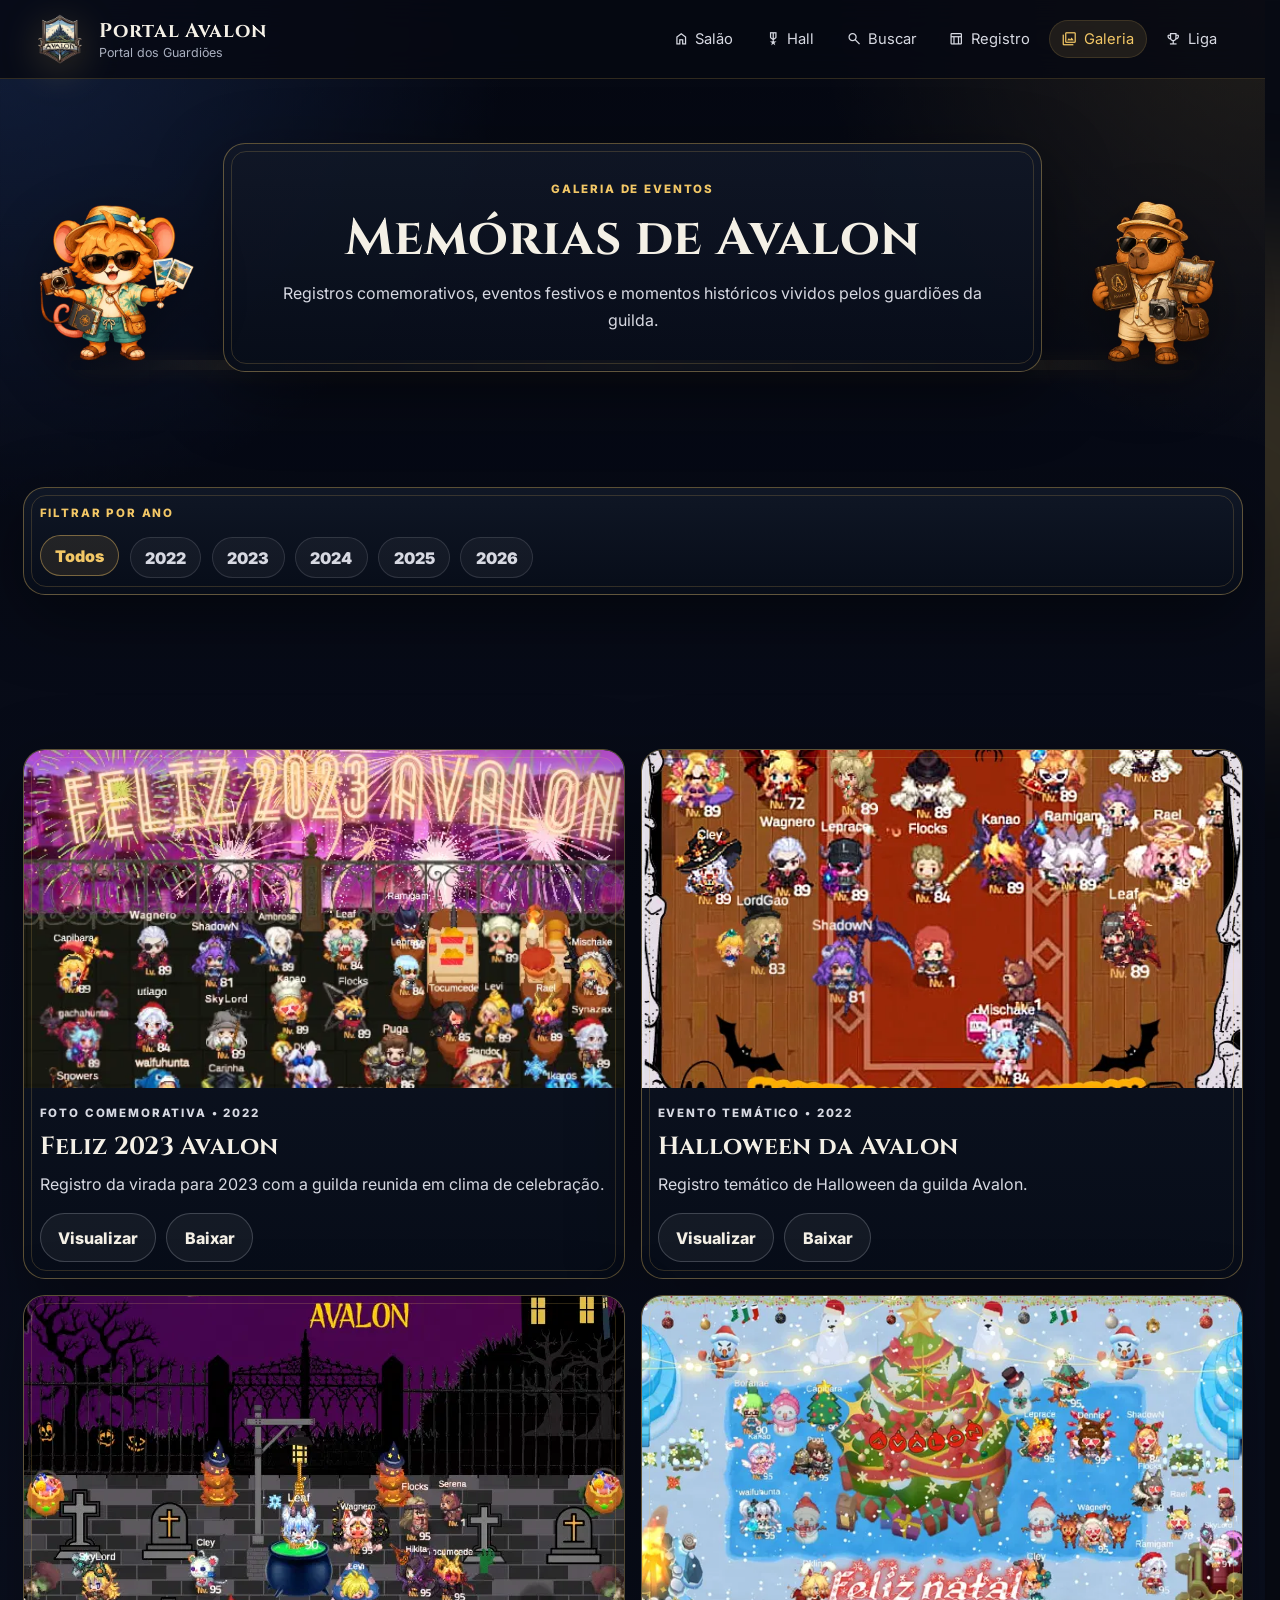
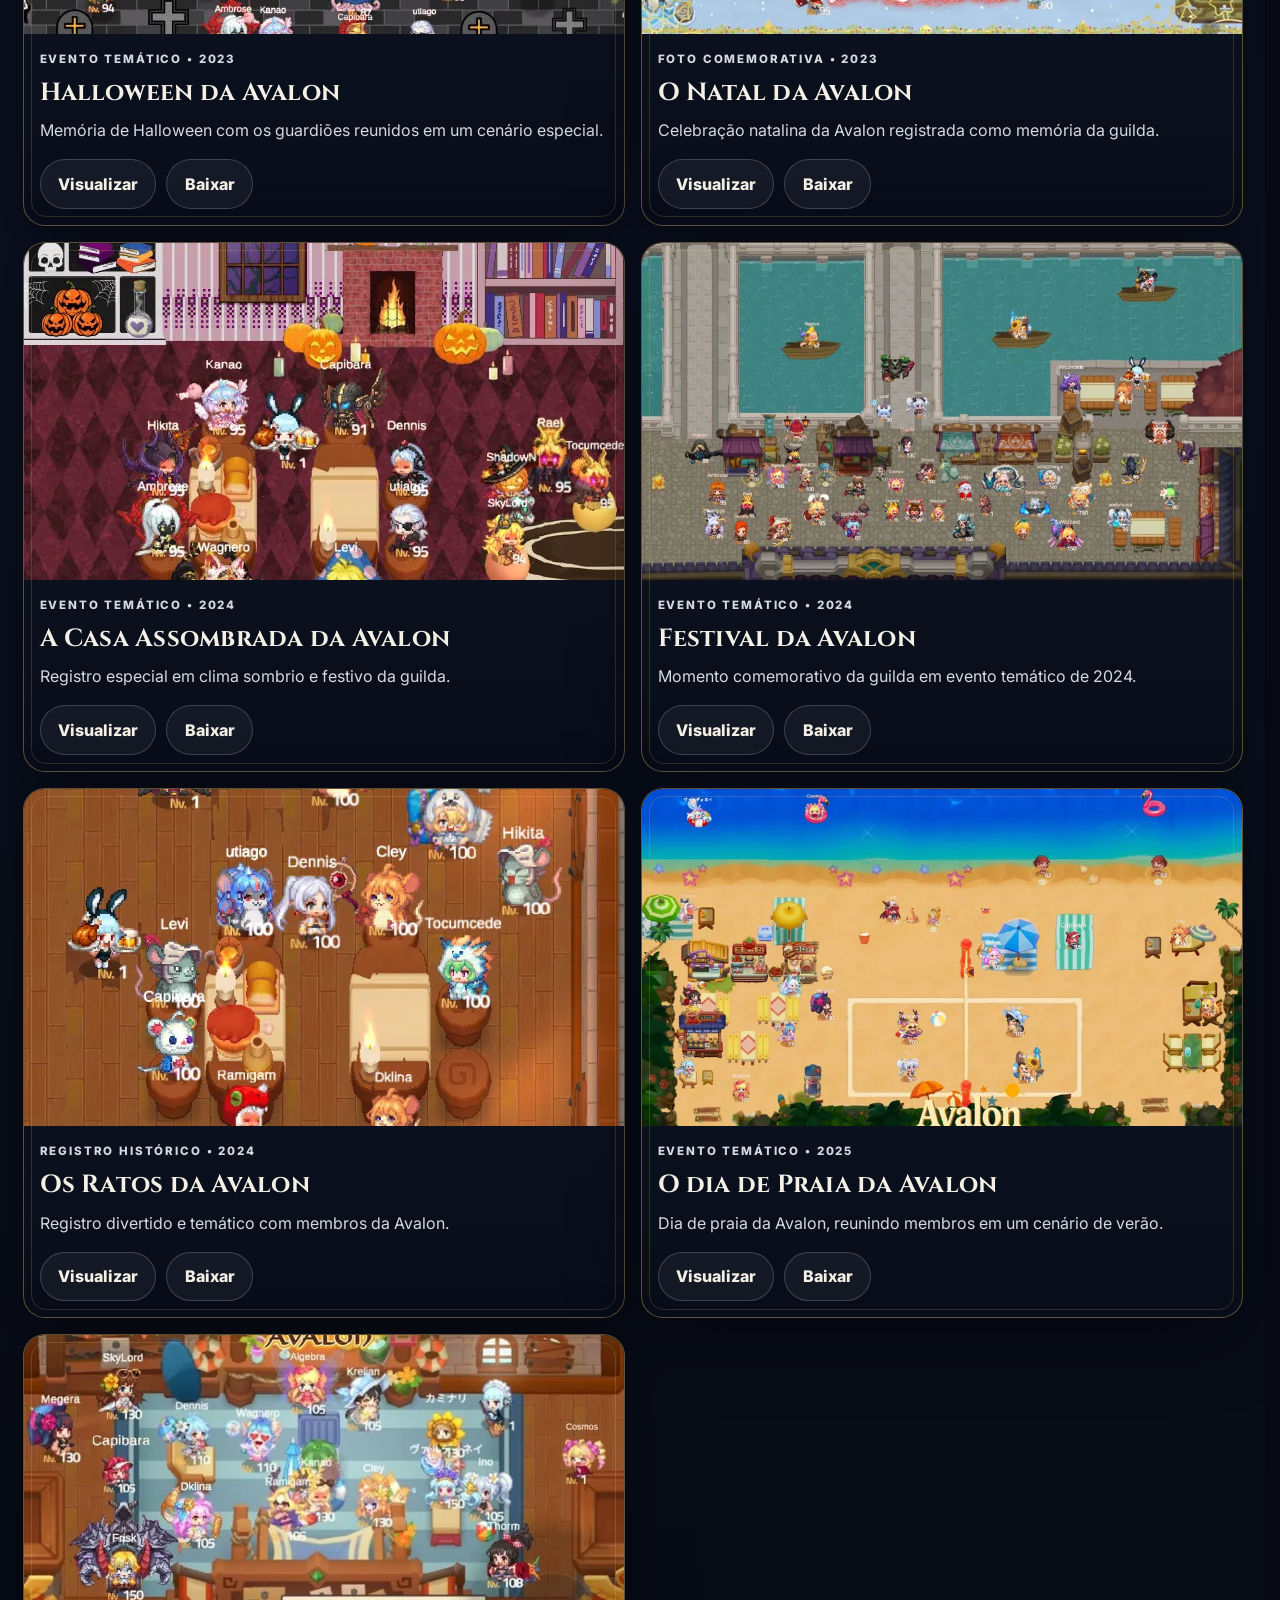
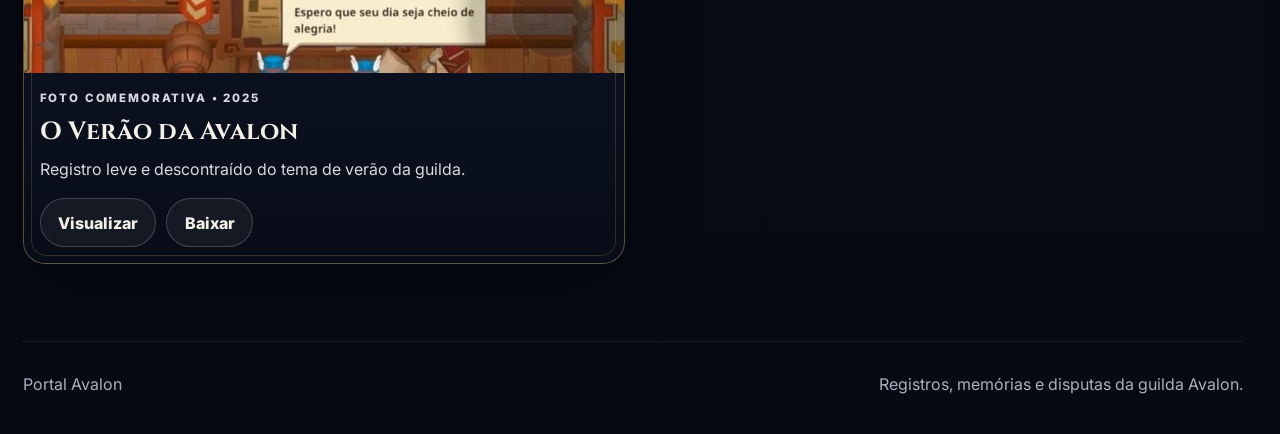
==== commit 834ff965: "promovendo raid 140 e atualizando o portal Avalon" ====
--- a/web/pages/galeria.html
+++ b/web/pages/galeria.html
@@ -34,7 +34,6 @@
 <a class="" href="../pages/hall.html"><span aria-hidden="true" class="material-symbols-outlined">military_tech</span>Hall</a>
 <a class="" href="../pages/oraculo.html"><span aria-hidden="true" class="material-symbols-outlined">search</span>Buscar</a>
 <a class="" href="../pages/registro.html"><span aria-hidden="true" class="material-symbols-outlined">table_chart</span>Registro</a>
-<a class="" href="../pages/raid.html"><span aria-hidden="true" class="material-symbols-outlined">sports_esports</span>Raid</a>
 <a class="active" href="../pages/galeria.html"><span aria-hidden="true" class="material-symbols-outlined">photo_library</span>Galeria</a>
 <a class="" href="../pages/liga.html"><span aria-hidden="true" class="material-symbols-outlined">emoji_events</span>Liga</a>
 </nav>
--- a/web/assets/css/styles.css
+++ b/web/assets/css/styles.css
@@ -718,6 +718,18 @@
   align-items: stretch;
 }
 
+.hall-card-download-wrap {
+  display: flex;
+  justify-content: center;
+  margin-top: 1.4rem;
+}
+
+.hall-card-download-wrap .btn {
+  display: inline-flex;
+  align-items: center;
+  gap: 0.5rem;
+}
+
 .podium-card {
   position: relative;
   overflow: hidden;
@@ -1084,6 +1096,23 @@
 
 .filters-bar input {
   flex: 1 1 260px;
+}
+
+.registro-export-button {
+  display: inline-flex;
+  align-items: center;
+  gap: 0.4rem;
+  white-space: nowrap;
+  font-size: 0.86rem;
+}
+
+.registro-export-button .material-symbols-outlined {
+  font-size: 1.05rem;
+}
+
+.registro-export-button:disabled {
+  cursor: progress;
+  opacity: 0.7;
 }
 
 .table-wrap {
@@ -2482,6 +2511,105 @@
 
 .salao-hero-mascots .page-title-with-logo {
   width: 100%;
+}
+
+
+/* Ramigam: propósito do Salão e guardião dos registros */
+.salao-purpose-card,
+.ramigam-defenders-panel {
+  position: relative;
+  overflow: hidden;
+  display: grid;
+  align-items: center;
+  gap: clamp(1rem, 3vw, 2rem);
+  background:
+    radial-gradient(circle at 86% 42%, rgba(79, 140, 255, 0.20), transparent 21rem),
+    radial-gradient(circle at 18% 16%, rgba(242, 199, 102, 0.18), transparent 18rem),
+    rgba(7, 11, 22, 0.90);
+}
+
+.salao-purpose-card {
+  grid-template-columns: minmax(0, 1fr) minmax(132px, 190px);
+  padding: clamp(1.15rem, 2.6vw, 1.8rem);
+}
+
+.ramigam-defenders-panel {
+  grid-template-columns: minmax(0, 1fr) minmax(145px, 220px);
+  padding: clamp(1.15rem, 2.8vw, 2.1rem);
+}
+
+.salao-purpose-card::after,
+.ramigam-defenders-panel::after {
+  content: "";
+  position: absolute;
+  inset: 0;
+  background: linear-gradient(105deg, rgba(255, 255, 255, 0.055), transparent 38%, rgba(242, 199, 102, 0.10));
+  pointer-events: none;
+}
+
+.salao-purpose-copy,
+.ramigam-defenders-copy {
+  position: relative;
+  z-index: 2;
+  display: grid;
+  gap: 0.45rem;
+}
+
+.salao-purpose-copy h2,
+.ramigam-defenders-copy h2 {
+  margin: 0;
+  font-size: clamp(1.45rem, 3vw, 2.35rem);
+}
+
+.salao-purpose-copy p:not(.eyebrow),
+.ramigam-defenders-copy p:not(.eyebrow) {
+  max-width: 740px;
+  color: var(--text-soft);
+  margin: 0;
+}
+
+.salao-purpose-ramigam,
+.ramigam-defenders-panel > img {
+  position: relative;
+  z-index: 2;
+  justify-self: center;
+  width: clamp(122px, 17vw, 210px);
+  max-height: 235px;
+  object-fit: contain;
+  filter: drop-shadow(0 20px 30px rgba(0, 0, 0, 0.42));
+}
+
+.defender-lifecycle-box {
+  margin-top: 1rem;
+  padding-top: 1rem;
+  border-top: 1px solid rgba(216, 222, 233, 0.12);
+  display: grid;
+  gap: 0.8rem;
+}
+
+.defender-lifecycle-heading {
+  display: grid;
+  gap: 0.25rem;
+}
+
+.defender-lifecycle-heading h3 {
+  margin: 0;
+  color: var(--gold);
+  font-size: clamp(1.15rem, 2.2vw, 1.5rem);
+}
+
+.defender-lifecycle-heading p:not(.eyebrow) {
+  margin: 0;
+  color: var(--text-soft);
+}
+
+.defender-lifecycle-item {
+  border-color: rgba(242, 199, 102, 0.20);
+  background: rgba(242, 199, 102, 0.055);
+}
+
+.defender-lifecycle-item strong {
+  color: var(--gold);
 }
 
 /* Liga: resumo e definição manual de equipes */
@@ -5113,35 +5241,6 @@
   backdrop-filter: blur(12px);
 }
 
-.registro-page .battle-table .sticky-rank {
-  position: sticky;
-  left: 0;
-  z-index: 7;
-  min-width: 92px;
-  width: 92px;
-  text-align: center;
-}
-
-.registro-page .battle-table .sticky-member {
-  position: sticky;
-  left: 92px;
-  z-index: 6;
-  min-width: 148px;
-  background: rgba(10,14,26,0.98);
-  box-shadow: 10px 0 18px rgba(0,0,0,0.12);
-}
-
-.registro-page .battle-table th.sticky-rank,
-.registro-page .battle-table th.sticky-member {
-  z-index: 9;
-  background: linear-gradient(180deg, rgba(45,36,20,1), rgba(17,21,34,1));
-}
-
-.registro-page .battle-table tbody tr:hover .sticky-rank,
-.registro-page .battle-table tbody tr:hover .sticky-member {
-  background: rgba(32,29,25,0.99);
-}
-
 .numeric-cell {
   font-variant-numeric: tabular-nums;
   text-align: right;
@@ -5149,11 +5248,6 @@
 
 .member-row-absent {
   opacity: 0.84;
-}
-
-.member-row-absent .sticky-rank,
-.member-row-absent .sticky-member {
-  background: rgba(22,18,24,0.98);
 }
 
 
@@ -5548,6 +5642,675 @@
 /* Acessibilidade permanece separada por não ser um breakpoint de layout. */
 
 /* Desktop amplo */
+
+/* ============================================================
+   PORTAL AVALON — REGISTRO V7.8.3.2
+   TABELA LIMPA, MODAL MAIS LEGÍVEL E HALL SEPARADO DA TENDÊNCIA
+============================================================ */
+
+.registro-member-identity {
+  display: flex;
+  align-items: flex-start;
+  flex-direction: column;
+  justify-content: flex-start;
+  gap: 0.38rem;
+  min-width: 0;
+}
+
+.registro-member-identity > span {
+  min-width: 0;
+  overflow-wrap: anywhere;
+  line-height: 1.18;
+}
+
+.registro-evolution-toggle,
+.registro-evolution-close {
+  display: inline-flex;
+  align-items: center;
+  justify-content: center;
+  gap: 0.28rem;
+  border: 1px solid rgba(79, 140, 255, 0.26);
+  border-radius: 999px;
+  color: var(--text-soft);
+  background: rgba(79, 140, 255, 0.07);
+  cursor: pointer;
+  font: inherit;
+  font-size: 0.7rem;
+  font-weight: 850;
+  line-height: 1;
+  transition: border-color 140ms ease, background 140ms ease, color 140ms ease, transform 140ms ease;
+}
+
+.registro-evolution-toggle {
+  flex: 0 0 auto;
+  min-height: 30px;
+  padding: 0.34rem 0.56rem;
+}
+
+.registro-evolution-toggle-icon,
+.registro-trend-icon {
+  display: inline-flex;
+  align-items: center;
+  justify-content: center;
+  flex: 0 0 auto;
+  font-size: 1rem;
+  font-weight: 900;
+}
+
+.registro-evolution-close > span {
+  font-size: 1.75rem;
+  font-weight: 500;
+  line-height: 1;
+}
+
+.registro-evolution-toggle:hover,
+.registro-evolution-toggle[aria-expanded="true"],
+.registro-evolution-close:hover {
+  border-color: rgba(242, 199, 102, 0.46);
+  color: var(--gold);
+  background: rgba(242, 199, 102, 0.09);
+}
+
+.registro-evolution-toggle:active,
+.registro-evolution-close:active {
+  transform: translateY(1px);
+}
+
+.registro-evolution-toggle:focus-visible,
+.registro-evolution-close:focus-visible,
+.registro-order-control select:focus-visible {
+  outline: 3px solid rgba(79, 140, 255, 0.34);
+  outline-offset: 2px;
+}
+
+.registro-evolution-modal {
+  position: fixed;
+  inset: 0;
+  z-index: 300;
+  display: none;
+  place-items: center;
+  padding: clamp(0.5rem, 2vw, 1.25rem);
+}
+
+.registro-evolution-modal.open {
+  display: grid;
+}
+
+.registro-evolution-modal-backdrop {
+  position: absolute;
+  inset: 0;
+  background: rgba(2, 5, 12, 0.82);
+}
+
+.registro-evolution-dialog {
+  position: relative;
+  z-index: 1;
+  width: min(1160px, calc(100vw - clamp(1rem, 4vw, 3rem)));
+  max-height: min(92dvh, 900px);
+  overflow: auto;
+  overscroll-behavior: contain;
+  padding: 0;
+  border-color: rgba(242, 199, 102, 0.34);
+  background:
+    radial-gradient(circle at 88% 0%, rgba(79, 140, 255, 0.08), transparent 34%),
+    linear-gradient(145deg, rgba(17, 24, 39, 0.985), rgba(5, 8, 17, 0.995));
+  box-shadow: 0 26px 80px rgba(0, 0, 0, 0.56), inset 0 0 0 1px rgba(255, 255, 255, 0.025);
+}
+
+.registro-evolution-dialog-head {
+  position: sticky;
+  top: 0;
+  z-index: 3;
+  display: flex;
+  align-items: flex-start;
+  justify-content: space-between;
+  gap: 1rem;
+  padding: 1rem 1rem 0.9rem 1.15rem;
+  border-bottom: 1px solid rgba(242, 199, 102, 0.14);
+  background: rgba(8, 12, 23, 0.96);
+}
+
+.registro-evolution-dialog-head h2,
+.registro-guild-evolution-head h2,
+.registro-guild-table-head h3 {
+  margin: 0.16rem 0 0.3rem;
+  color: var(--text);
+  font-family: var(--font-title);
+}
+
+.registro-evolution-dialog-head p:not(.eyebrow),
+.registro-guild-evolution-head p,
+.registro-guild-table-head p {
+  margin: 0;
+  color: var(--muted);
+}
+
+.registro-evolution-close {
+  flex: 0 0 44px;
+  width: 44px;
+  height: 44px;
+  padding: 0;
+  background: rgba(6, 9, 19, 0.92);
+}
+
+.registro-evolution-dialog-body {
+  padding: clamp(0.85rem, 2vw, 1.3rem);
+}
+
+.registro-evolution-modal-grid {
+  display: grid;
+  grid-template-columns: minmax(0, 1.45fr) minmax(300px, 0.75fr);
+  gap: 1rem;
+  min-width: 0;
+}
+
+.registro-evolution-modal-main,
+.registro-evolution-modal-history {
+  min-width: 0;
+}
+
+.registro-evolution-metrics,
+.registro-guild-metrics {
+  display: grid;
+  grid-template-columns: repeat(4, minmax(0, 1fr));
+  gap: 0.65rem;
+  margin: 0 0 0.9rem;
+}
+
+.registro-evolution-metric {
+  min-width: 0;
+  min-height: 112px;
+  padding: 0.88rem;
+  border: 1px solid rgba(79, 140, 255, 0.16);
+  border-radius: 13px;
+  background: rgba(10, 16, 31, 0.62);
+}
+
+.registro-evolution-metric > span,
+.registro-evolution-metric small {
+  display: block;
+  color: var(--muted);
+}
+
+.registro-evolution-metric > span {
+  margin-bottom: 0.3rem;
+  font-size: 0.66rem;
+  font-weight: 850;
+  letter-spacing: 0.055em;
+  text-transform: uppercase;
+}
+
+.registro-evolution-metric strong {
+  display: flex;
+  align-items: center;
+  gap: 0.28rem;
+  min-width: 0;
+  color: var(--text);
+  font-family: var(--font-title);
+  font-size: clamp(0.92rem, 1.35vw, 1.16rem);
+  white-space: nowrap;
+  overflow-wrap: normal;
+}
+
+.registro-evolution-metric strong .registro-trend-icon {
+  font-size: 1.05em;
+}
+
+.registro-trend-label {
+  display: inline-block;
+  white-space: nowrap;
+}
+
+.registro-evolution-metric small {
+  margin-top: 0.25rem;
+  font-size: 0.7rem;
+}
+
+.registro-evolution-metric.positive strong,
+.registro-table-variation.positive { color: var(--green); }
+.registro-evolution-metric.negative strong,
+.registro-table-variation.negative { color: var(--red); }
+.registro-evolution-metric.stable strong,
+.registro-table-variation.stable { color: var(--amber); }
+.registro-evolution-metric.neutral strong,
+.registro-table-variation.neutral { color: var(--muted); }
+
+.registro-evolution-chart-frame {
+  width: 100%;
+  min-width: 0;
+  overflow: hidden;
+  padding: 0.25rem;
+  border: 1px solid rgba(242, 199, 102, 0.14);
+  border-radius: 15px;
+  background: rgba(5, 9, 19, 0.56);
+}
+
+.registro-evolution-chart {
+  display: block;
+  width: 100%;
+  max-width: 100%;
+  height: auto;
+}
+
+.registro-evolution-grid-line {
+  stroke: rgba(170, 176, 192, 0.13);
+  stroke-width: 1;
+  stroke-dasharray: 4 8;
+}
+
+.registro-evolution-axis-label,
+.registro-evolution-label,
+.registro-evolution-value,
+.registro-evolution-missing-label {
+  font-family: var(--font-body);
+  fill: var(--muted);
+}
+
+.registro-evolution-axis-label { font-size: 11px; }
+.registro-evolution-label { font-size: 12px; font-weight: 850; }
+.registro-evolution-value { font-size: 12px; font-weight: 900; fill: var(--text); }
+.registro-evolution-missing-label { font-size: 11px; font-weight: 750; }
+
+.registro-evolution-line {
+  fill: none;
+  stroke: var(--gold);
+  stroke-width: 2.5;
+  stroke-linecap: round;
+  stroke-linejoin: round;
+}
+
+.registro-evolution-point circle,
+.registro-evolution-point path {
+  stroke: rgba(7, 10, 19, 0.96);
+  stroke-width: 2.5;
+}
+
+.registro-evolution-point.official circle,
+.registro-evolution-point.official path { fill: var(--gold); }
+.registro-evolution-point.estimated circle,
+.registro-evolution-point.estimated path { fill: var(--blue); }
+.registro-evolution-point.partial circle,
+.registro-evolution-point.partial path { fill: var(--amber); }
+
+.registro-chart-hint {
+  margin: -0.2rem 0 0.45rem;
+  color: var(--muted);
+  font-size: 0.68rem;
+  text-align: center;
+}
+
+.registro-history-list {
+  display: grid;
+  grid-template-columns: repeat(2, minmax(0, 1fr));
+  gap: 0.6rem;
+}
+
+.registro-history-item {
+  min-width: 0;
+  padding: 0.72rem;
+  border: 1px solid rgba(216, 222, 233, 0.1);
+  border-radius: 13px;
+  background: rgba(255, 255, 255, 0.022);
+}
+
+.registro-history-item.official { border-color: rgba(242, 199, 102, 0.22); }
+.registro-history-item.estimated { border-color: rgba(79, 140, 255, 0.21); }
+.registro-history-item.partial { border-color: rgba(224, 168, 74, 0.24); }
+
+.registro-history-item-head {
+  display: flex;
+  align-items: center;
+  justify-content: space-between;
+  gap: 0.4rem;
+  margin-bottom: 0.55rem;
+}
+
+.registro-history-item dl,
+.registro-history-item dl div { margin: 0; }
+.registro-history-item dl { display: grid; gap: 0.42rem; }
+.registro-history-item dl div { display: grid; gap: 0.1rem; }
+
+.registro-history-item dt {
+  color: var(--muted);
+  font-size: 0.63rem;
+  font-weight: 850;
+  text-transform: uppercase;
+}
+
+.registro-history-item dd {
+  margin: 0;
+  color: var(--text-soft);
+  font-size: 0.78rem;
+  overflow-wrap: anywhere;
+}
+
+.registro-source-badge {
+  display: inline-flex;
+  align-items: center;
+  justify-content: center;
+  max-width: 100%;
+  padding: 0.27rem 0.46rem;
+  border-radius: 999px;
+  font-size: 0.62rem;
+  font-weight: 900;
+  line-height: 1.1;
+  text-align: center;
+}
+
+.registro-source-badge.official {
+  color: var(--gold);
+  background: rgba(242, 199, 102, 0.09);
+  border: 1px solid rgba(242, 199, 102, 0.22);
+}
+
+.registro-source-badge.estimated {
+  color: #9ec5ff;
+  background: rgba(79, 140, 255, 0.09);
+  border: 1px solid rgba(79, 140, 255, 0.22);
+}
+
+.registro-source-badge.partial {
+  color: var(--amber);
+  background: rgba(224, 168, 74, 0.09);
+  border: 1px solid rgba(224, 168, 74, 0.22);
+}
+
+.registro-evolution-note {
+  margin: 0.7rem 0 0;
+  color: var(--muted);
+  font-size: 0.76rem;
+}
+
+.registro-evolution-empty {
+  margin: 0;
+  padding: 1rem;
+  border: 1px dashed rgba(170, 176, 192, 0.22);
+  border-radius: 14px;
+  color: var(--muted);
+  text-align: center;
+}
+
+.registro-guild-evolution-stage { padding-top: 0.6rem; }
+
+.registro-guild-evolution-panel {
+  padding: clamp(1rem, 2vw, 1.55rem);
+  overflow: hidden;
+}
+
+.registro-guild-evolution-head,
+.registro-guild-table-head {
+  display: flex;
+  align-items: flex-start;
+  justify-content: space-between;
+  gap: 1rem;
+}
+
+.registro-guild-metrics { margin-top: 0.9rem; }
+
+.registro-history-legend {
+  display: flex;
+  flex-wrap: wrap;
+  gap: 0.7rem 1.1rem;
+  margin-top: 0.65rem;
+  color: var(--muted);
+  font-size: 0.76rem;
+}
+
+.registro-history-legend span {
+  display: inline-flex;
+  align-items: center;
+  gap: 0.38rem;
+}
+
+.registro-history-legend i {
+  width: 0.66rem;
+  height: 0.66rem;
+  border-radius: 50%;
+}
+
+.registro-history-legend i.official { background: var(--gold); }
+.registro-history-legend i.estimated {
+  border-radius: 2px;
+  background: var(--blue);
+  transform: rotate(45deg);
+}
+
+.registro-guild-table-head {
+  align-items: end;
+  margin-top: 1rem;
+}
+
+.registro-order-control {
+  display: grid;
+  gap: 0.3rem;
+  min-width: min(100%, 220px);
+  color: var(--muted);
+  font-size: 0.68rem;
+  font-weight: 850;
+  text-transform: uppercase;
+}
+
+.registro-order-control select {
+  width: 100%;
+  min-height: 40px;
+  padding: 0.55rem 0.68rem;
+  border: 1px solid rgba(216, 222, 233, 0.15);
+  border-radius: 11px;
+  color: var(--text);
+  background: rgba(6, 9, 19, 0.92);
+  font: inherit;
+  text-transform: none;
+}
+
+.registro-guild-table-wrap {
+  width: 100%;
+  margin-top: 0.65rem;
+  overflow: hidden;
+  border: 1px solid rgba(242, 199, 102, 0.13);
+  border-radius: 14px;
+}
+
+.registro-guild-table {
+  width: 100%;
+  min-width: 0;
+  table-layout: fixed;
+  border-collapse: collapse;
+}
+
+.registro-guild-table th,
+.registro-guild-table td {
+  padding: 0.68rem 0.58rem;
+  border-bottom: 1px solid rgba(216, 222, 233, 0.075);
+  text-align: left;
+  white-space: normal;
+  overflow-wrap: anywhere;
+}
+
+.registro-guild-table th {
+  color: var(--gold);
+  font-size: 0.66rem;
+  letter-spacing: 0.04em;
+  text-transform: uppercase;
+  background: rgba(242, 199, 102, 0.045);
+}
+
+.registro-guild-table tbody tr:last-child td { border-bottom: 0; }
+.registro-guild-table tbody tr:hover { background: rgba(79, 140, 255, 0.035); }
+.registro-table-variation { font-weight: 900; }
+
+/* Tabela principal compactada para notebook e desktop, sem rolagem lateral. */
+.registro-page .battle-table,
+.registro-panel table {
+  width: 100%;
+  min-width: 0 !important;
+  table-layout: fixed;
+}
+
+.registro-page .battle-table th,
+.registro-page .battle-table td {
+  padding: 0.64rem 0.42rem;
+  white-space: normal;
+  overflow-wrap: anywhere;
+}
+
+.registro-page .battle-table th {
+  font-size: 0.65rem;
+  line-height: 1.25;
+}
+
+.registro-page .registro-participation-cell .status-badge {
+  width: 100%;
+  max-width: 100%;
+  padding: 0.3rem 0.34rem;
+  white-space: normal;
+  overflow-wrap: anywhere;
+  line-height: 1.12;
+  text-align: center;
+  justify-content: center;
+}
+
+.registro-page .table-wrap {
+  overflow-x: hidden;
+}
+
+
+
+/* ============================================================
+   PORTAL AVALON — REGISTRO V7.8.3.3
+   CASOS ESPECIAIS, COLUNAS SINCRONIZADAS E LEITURA ESTRUTURAL
+============================================================ */
+
+/* Cards adaptáveis: textos excepcionais nunca ultrapassam o contêiner. */
+.registro-evolution-metric {
+  display: grid;
+  grid-template-rows: auto minmax(0, auto) auto;
+  align-content: start;
+  height: auto;
+  min-height: 112px;
+  overflow: hidden;
+}
+
+.registro-evolution-metric strong {
+  align-items: flex-start;
+  flex-wrap: wrap;
+  max-width: 100%;
+  white-space: normal;
+  overflow-wrap: break-word;
+  word-break: normal;
+  hyphens: auto;
+  line-height: 1.16;
+}
+
+.registro-trend-label {
+  min-width: 0;
+  max-width: 100%;
+  white-space: normal;
+  overflow-wrap: break-word;
+  word-break: normal;
+  hyphens: auto;
+}
+
+.registro-evolution-metric small {
+  line-height: 1.28;
+  overflow-wrap: break-word;
+  word-break: normal;
+}
+
+.registro-history-list {
+  grid-auto-rows: 1fr;
+  align-items: stretch;
+}
+
+.registro-history-item {
+  display: grid;
+  grid-template-rows: auto 1fr;
+  align-content: start;
+  height: 100%;
+  overflow: hidden;
+}
+
+.registro-history-item-head {
+  align-items: flex-start;
+  flex-wrap: wrap;
+}
+
+.registro-history-item-head > strong,
+.registro-history-item dd {
+  min-width: 0;
+  max-width: 100%;
+  overflow-wrap: break-word;
+  word-break: normal;
+  hyphens: auto;
+}
+
+/* Uma única matriz de colunas governa cabeçalho e células. */
+.registro-column-layout .registro-col-rank { width: 5.5%; }
+.registro-column-layout .registro-col-member { width: 18%; }
+.registro-column-layout .registro-col-damage { width: 10%; }
+.registro-column-layout .registro-col-frequency { width: 8%; }
+.registro-column-layout .registro-col-average { width: 10.5%; }
+.registro-column-layout .registro-col-evolution { width: 9%; }
+.registro-column-layout .registro-col-hall { width: 8%; }
+.registro-column-layout .registro-col-patent { width: 16%; }
+.registro-column-layout .registro-col-participation { width: 15%; }
+
+.registro-page .battle-table th,
+.registro-page .battle-table td {
+  vertical-align: middle;
+  border-right: 1px solid rgba(216, 222, 233, 0.075);
+}
+
+.registro-page .battle-table th:last-child,
+.registro-page .battle-table td:last-child {
+  border-right: 0;
+}
+
+.registro-page .battle-table th:nth-child(2),
+.registro-page .battle-table td:nth-child(2) {
+  border-right-color: rgba(242, 199, 102, 0.16);
+}
+
+.registro-page .battle-table th:nth-child(1),
+.registro-page .battle-table th:nth-child(3),
+.registro-page .battle-table th:nth-child(4),
+.registro-page .battle-table th:nth-child(5),
+.registro-page .battle-table th:nth-child(6),
+.registro-page .battle-table th:nth-child(7),
+.registro-page .battle-table td:nth-child(1),
+.registro-page .battle-table td:nth-child(3),
+.registro-page .battle-table td:nth-child(4),
+.registro-page .battle-table td:nth-child(5),
+.registro-page .battle-table td:nth-child(6),
+.registro-page .battle-table td:nth-child(7),
+.registro-page .battle-table td:nth-child(9) {
+  text-align: center;
+  font-variant-numeric: tabular-nums;
+}
+
+.registro-page .battle-table th:nth-child(2),
+.registro-page .battle-table th:nth-child(8),
+.registro-page .battle-table td:nth-child(2),
+.registro-page .battle-table td:nth-child(8) {
+  text-align: left;
+}
+
+/* As larguras deixam de depender apenas do cabeçalho. */
+.registro-page .battle-table th:nth-child(1),
+.registro-page .battle-table th:nth-child(2),
+.registro-page .battle-table th:nth-child(3),
+.registro-page .battle-table th:nth-child(4),
+.registro-page .battle-table th:nth-child(5),
+.registro-page .battle-table th:nth-child(6),
+.registro-page .battle-table th:nth-child(7),
+.registro-page .battle-table th:nth-child(8),
+.registro-page .battle-table th:nth-child(9) {
+  width: auto;
+}
+
+@supports (backdrop-filter: blur(1px)) {
+  .registro-evolution-modal-backdrop { backdrop-filter: blur(4px); }
+}
+
 @media (min-width: 1181px) {
 .raid-heroes-grid {
     grid-template-columns: repeat(4, minmax(0, 1fr));
@@ -5556,6 +6319,32 @@
 
 /* Notebook e tablet horizontal */
 @media (max-width: 1180px) {
+  .registro-member-identity {
+    align-items: flex-start;
+    justify-content: flex-start;
+  }
+
+  .registro-evolution-toggle {
+    width: auto;
+    min-width: 0;
+    height: auto;
+    padding: 0.34rem 0.5rem;
+  }
+
+  .registro-evolution-toggle-label {
+    position: static;
+    width: auto;
+    height: auto;
+    margin: 0;
+    overflow: visible;
+    clip: auto;
+    white-space: nowrap;
+  }
+
+  .registro-evolution-metrics {
+    grid-template-columns: repeat(2, minmax(0, 1fr));
+  }
+
 .league-mode-grid {
     grid-template-columns: repeat(3, minmax(0, 1fr));
   }
@@ -5603,6 +6392,44 @@
 
 /* Tablet, zoom elevado e componentes compactos */
 @media (max-width: 980px) {
+  .registro-column-layout { display: none; }
+
+  .registro-evolution-toggle {
+    width: auto;
+    min-width: 0;
+    height: auto;
+    padding: 0.42rem 0.68rem;
+  }
+
+  .registro-evolution-toggle-label {
+    position: static;
+    width: auto;
+    height: auto;
+    margin: 0;
+    overflow: visible;
+    clip: auto;
+    white-space: normal;
+  }
+
+  .registro-evolution-modal-grid {
+    grid-template-columns: minmax(0, 1fr);
+  }
+
+  .registro-evolution-metrics,
+  .registro-guild-metrics,
+  .registro-history-list {
+    grid-template-columns: repeat(2, minmax(0, 1fr));
+  }
+
+  .registro-guild-table-head {
+    align-items: stretch;
+    flex-direction: column;
+  }
+
+  .registro-order-control {
+    width: 100%;
+  }
+
   .guild-logo-flash,
   .podium-image-wrap {
     --avalon-flash-width: 34%;
@@ -5743,12 +6570,33 @@
     grid-template-columns: repeat(2, minmax(0, 1fr));
   }
 
+  .salao-purpose-card,
+  .ramigam-defenders-panel {
+    grid-template-columns: 1fr;
+    text-align: center;
+  }
+
+  .salao-purpose-copy p:not(.eyebrow),
+  .ramigam-defenders-copy p:not(.eyebrow) {
+    margin-inline: auto;
+  }
+
   .league-map-preview {
     width: min(100%, 460px);
   }
 
   .league-map-preview img {
     max-height: 260px;
+  }
+
+  .salao-purpose-card,
+  .ramigam-defenders-panel {
+    padding: 1rem;
+  }
+
+  .salao-purpose-ramigam,
+  .ramigam-defenders-panel > img {
+    width: min(170px, 56vw);
   }
 
   .winner-share-body,
@@ -5837,13 +6685,8 @@
     width: min(100% - 1rem, 1500px);
   }.registro-page .battle-table,
   .registro-panel table {
-    min-width: 1080px;
-  }.registro-page .battle-table .sticky-rank {
-    min-width: 82px;
-    width: 82px;
-  }.registro-page .battle-table .sticky-member {
-    left: 82px;
-    min-width: 132px;
+    min-width: 0 !important;
+    table-layout: fixed;
   }
   .podium-final-card,
   .podium-final-card.gold {
@@ -5983,11 +6826,10 @@
     grid-template-columns: repeat(2, minmax(0, 1fr));
     grid-template-areas:
       "rank member"
-      "participation participation"
       "damage frequency"
       "average evolution"
       "hall patent"
-      "base base";
+      "participation participation";
     width: 100%;
     min-width: 0;
     overflow: hidden;
@@ -6052,17 +6894,15 @@
   }.registro-page .battle-table .registro-rank-cell::before,
   .registro-page .battle-table .registro-member-cell::before {
     display: none;
-  }.registro-damage-cell { grid-area: damage; }.registro-frequency-cell { grid-area: frequency; border-right: 0 !important; }.registro-average-cell { grid-area: average; }.registro-evolution-cell { grid-area: evolution; border-right: 0 !important; }.registro-hall-cell { grid-area: hall; }.registro-patent-cell { grid-area: patent; border-right: 0 !important; }.registro-participation-cell { grid-area: participation; border-right: 0 !important; text-align: center !important; }.registro-base-cell { grid-area: base; border-right: 0 !important; border-bottom: 0 !important; text-align: center !important; }.registro-page .numeric-cell {
+  }.registro-damage-cell { grid-area: damage; }.registro-frequency-cell { grid-area: frequency; border-right: 0 !important; }.registro-average-cell { grid-area: average; }.registro-evolution-cell { grid-area: evolution; border-right: 0 !important; }.registro-hall-cell { grid-area: hall; }.registro-patent-cell { grid-area: patent; border-right: 0 !important; }.registro-participation-cell { grid-area: participation; border-right: 0 !important; border-bottom: 0 !important; text-align: center !important; }.registro-page .numeric-cell {
     text-align: left;
   }.registro-page .status-badge,
-  .registro-page .history-confidence,
   .registro-page .hall-table-status {
     max-width: 100%;
     white-space: normal;
     text-align: center;
     justify-content: center;
-  }.registro-page .registro-participation-cell .status-badge,
-  .registro-page .registro-base-cell .history-confidence {
+  }.registro-page .registro-participation-cell .status-badge {
     width: 100%;
   }.registro-page .member-row-absent {
     opacity: 0.9;
@@ -6086,6 +6926,124 @@
 
 /* Celular */
 @media (max-width: 720px) {
+  .registro-evolution-modal {
+    padding: 0.35rem;
+  }
+
+  .registro-evolution-dialog {
+    width: calc(100vw - 0.7rem);
+    max-height: 95dvh;
+  }
+
+  .registro-evolution-dialog-head {
+    padding: 0.82rem 0.75rem 0.72rem 0.9rem;
+  }
+
+  .registro-evolution-dialog-head p:not(.eyebrow) {
+    font-size: 0.74rem;
+  }
+
+  .registro-evolution-dialog-body {
+    padding: 0.72rem;
+  }
+
+  .registro-evolution-modal-grid {
+    grid-template-columns: minmax(0, 1fr);
+  }
+
+  .registro-evolution-metrics,
+  .registro-guild-metrics {
+    grid-template-columns: repeat(2, minmax(0, 1fr));
+  }
+
+  .registro-history-list {
+    grid-template-columns: minmax(0, 1fr);
+  }
+
+  .registro-evolution-chart-frame {
+    padding: 0;
+  }
+
+  .registro-member-identity {
+    width: 100%;
+    align-items: flex-end;
+    flex-direction: column;
+    gap: 0.42rem;
+  }
+
+  .registro-evolution-toggle {
+    width: 100%;
+    min-height: 40px;
+  }
+
+
+  .registro-guild-table-wrap {
+    overflow: visible;
+    border: 0;
+    border-radius: 0;
+  }
+
+  .registro-guild-table {
+    display: block;
+    width: 100%;
+    min-width: 0;
+  }
+
+  .registro-guild-table thead {
+    position: absolute;
+    width: 1px;
+    height: 1px;
+    padding: 0;
+    margin: -1px;
+    overflow: hidden;
+    clip: rect(0 0 0 0);
+    white-space: nowrap;
+    border: 0;
+  }
+
+  .registro-guild-table tbody {
+    display: grid;
+    gap: 0.7rem;
+  }
+
+  .registro-guild-table tbody tr {
+    display: grid;
+    grid-template-columns: repeat(2, minmax(0, 1fr));
+    overflow: hidden;
+    border: 1px solid rgba(242, 199, 102, 0.16);
+    border-radius: 14px;
+    background: rgba(8, 12, 23, 0.82);
+  }
+
+  .registro-guild-table td {
+    display: block;
+    min-width: 0;
+    padding: 0.68rem;
+    border-right: 1px solid rgba(216, 222, 233, 0.06);
+    border-bottom: 1px solid rgba(216, 222, 233, 0.08);
+    white-space: normal;
+    overflow-wrap: anywhere;
+  }
+
+  .registro-guild-table td::before {
+    content: attr(data-label);
+    display: block;
+    margin-bottom: 0.24rem;
+    color: var(--muted);
+    font-size: 0.62rem;
+    font-weight: 900;
+    letter-spacing: 0.06em;
+    text-transform: uppercase;
+  }
+
+  .registro-guild-table td:nth-child(even) {
+    border-right: 0;
+  }
+
+  .registro-guild-table td:nth-last-child(-n + 2) {
+    border-bottom: 0;
+  }
+
 .site-header {
     align-items: flex-start;
   }
@@ -6836,6 +7794,13 @@
 
 /* Acessibilidade: movimento reduzido */
 @media (prefers-reduced-motion: reduce) {
+  .registro-evolution-modal-backdrop { backdrop-filter: none !important; }
+  .registro-evolution-modal, .registro-evolution-dialog { transition: none !important; }
+  .registro-evolution-toggle,
+  .registro-evolution-close {
+    transition: none;
+  }
+
   html {
     scroll-behavior: auto;
   }
